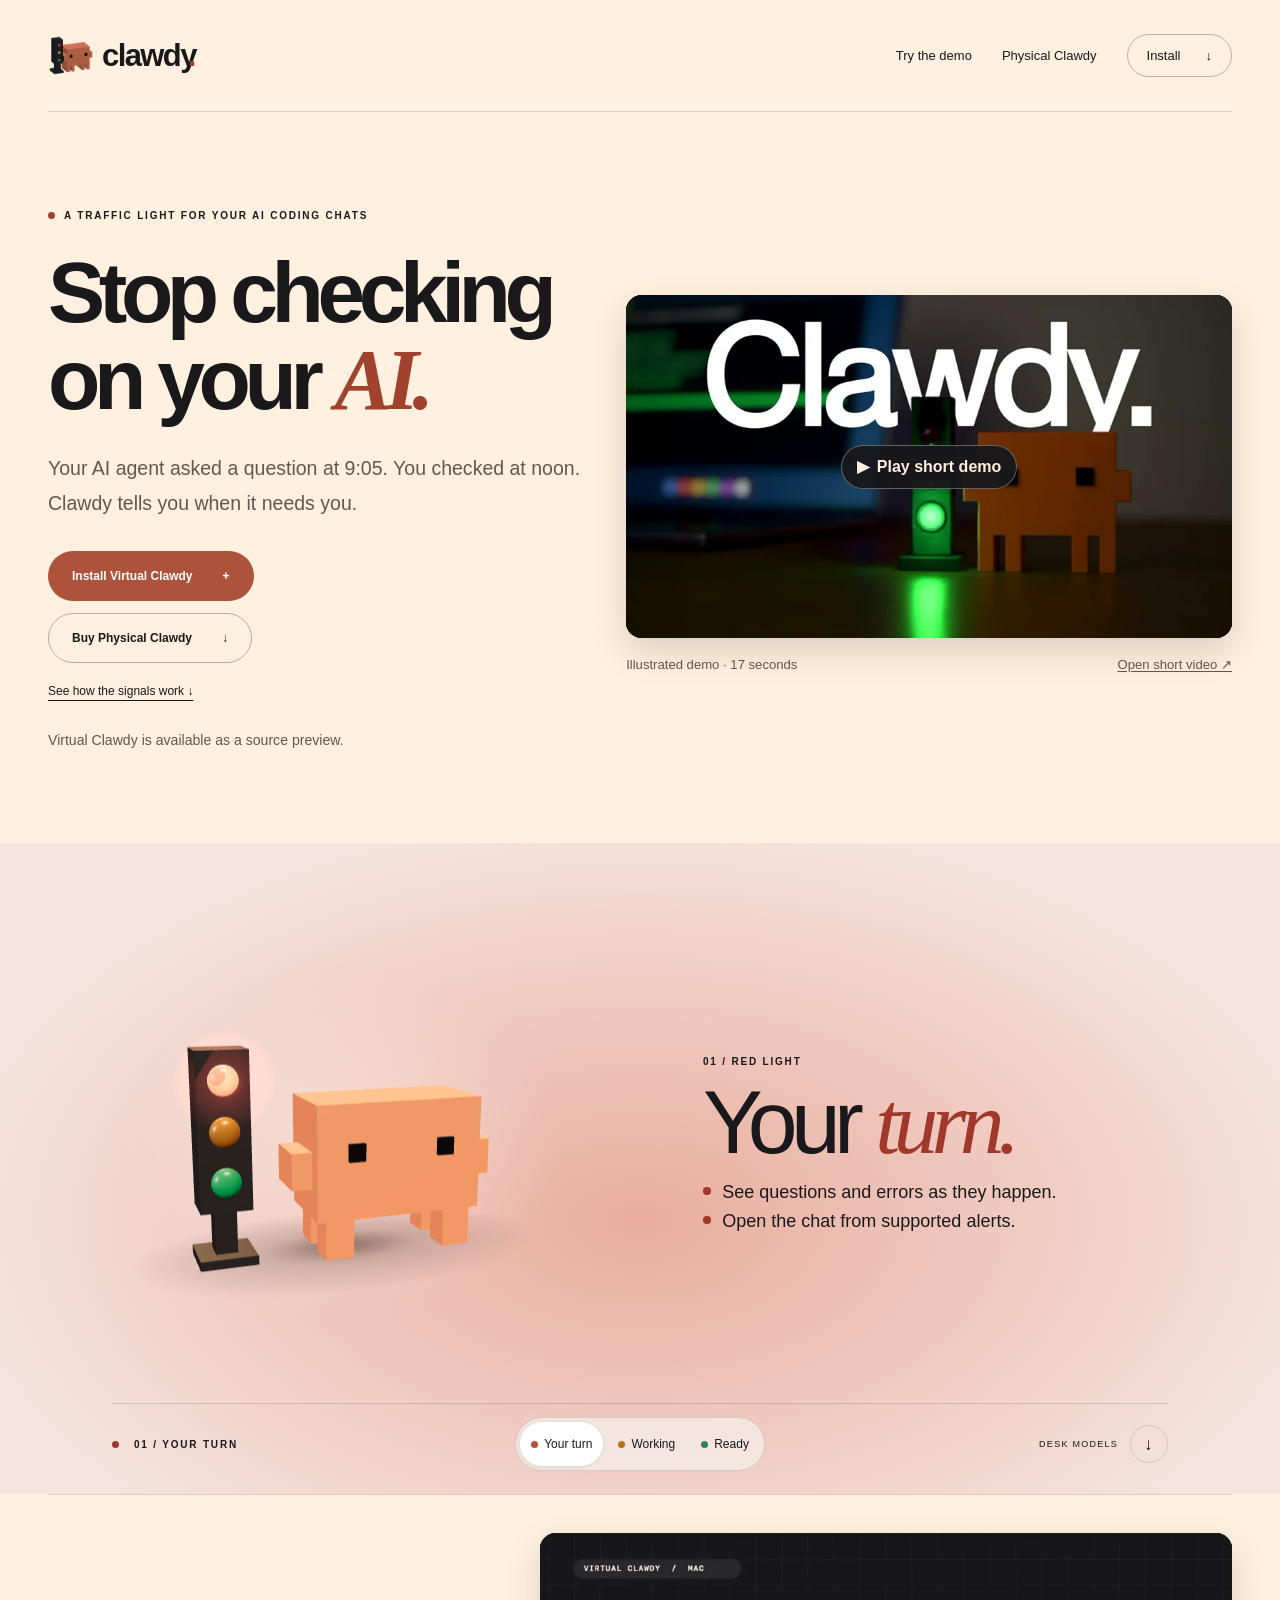
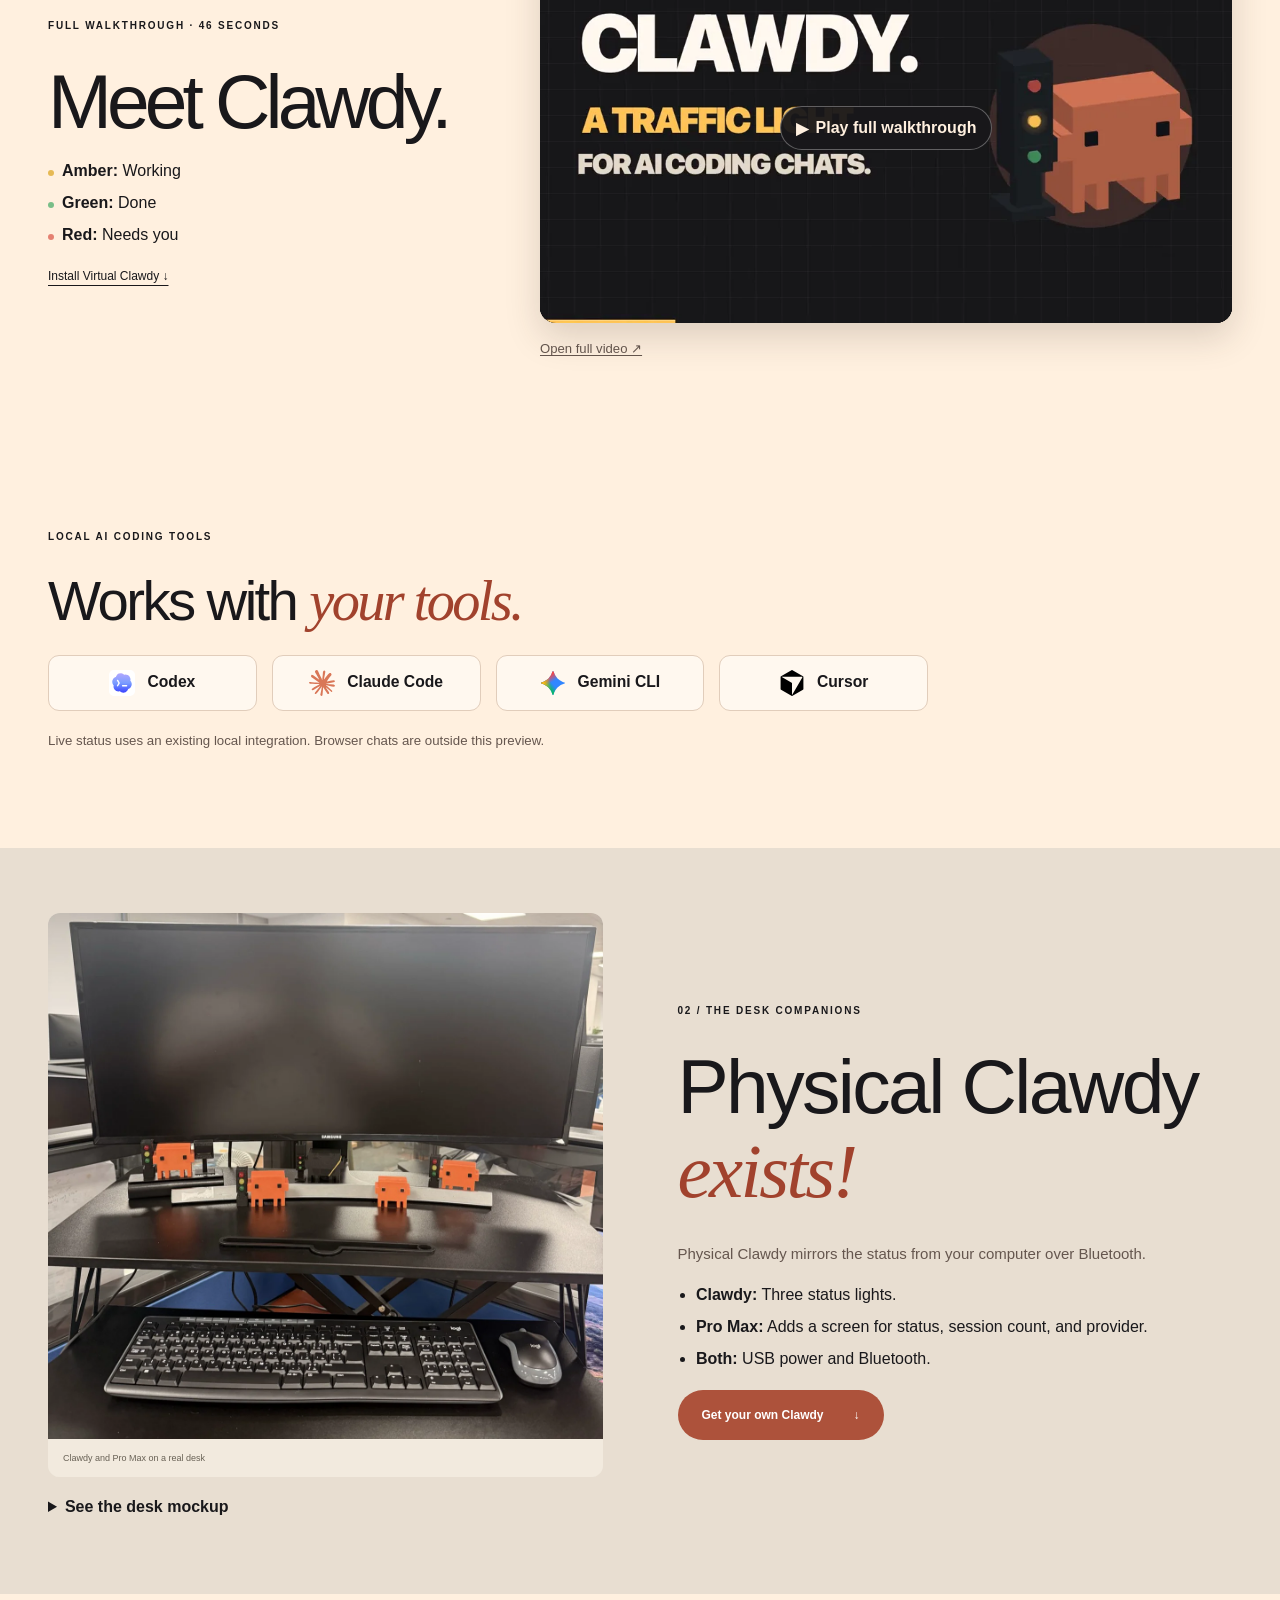
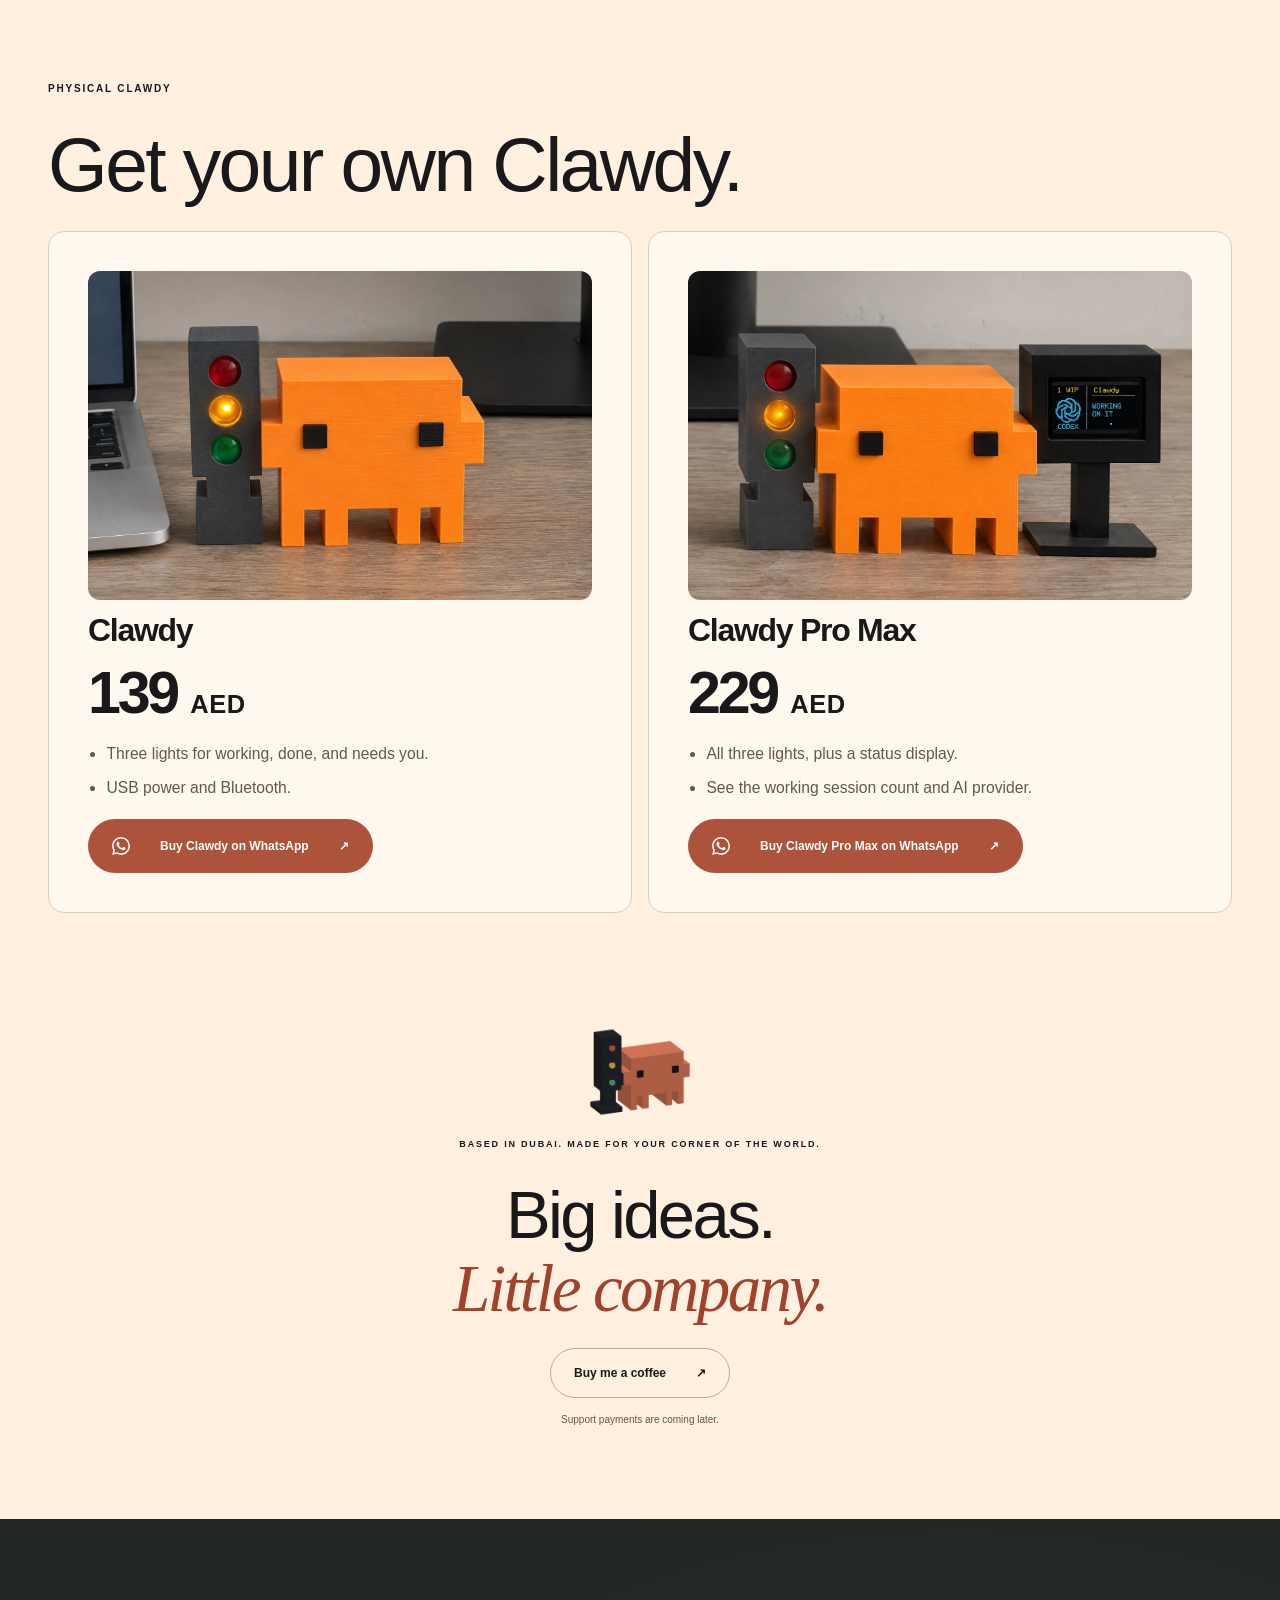
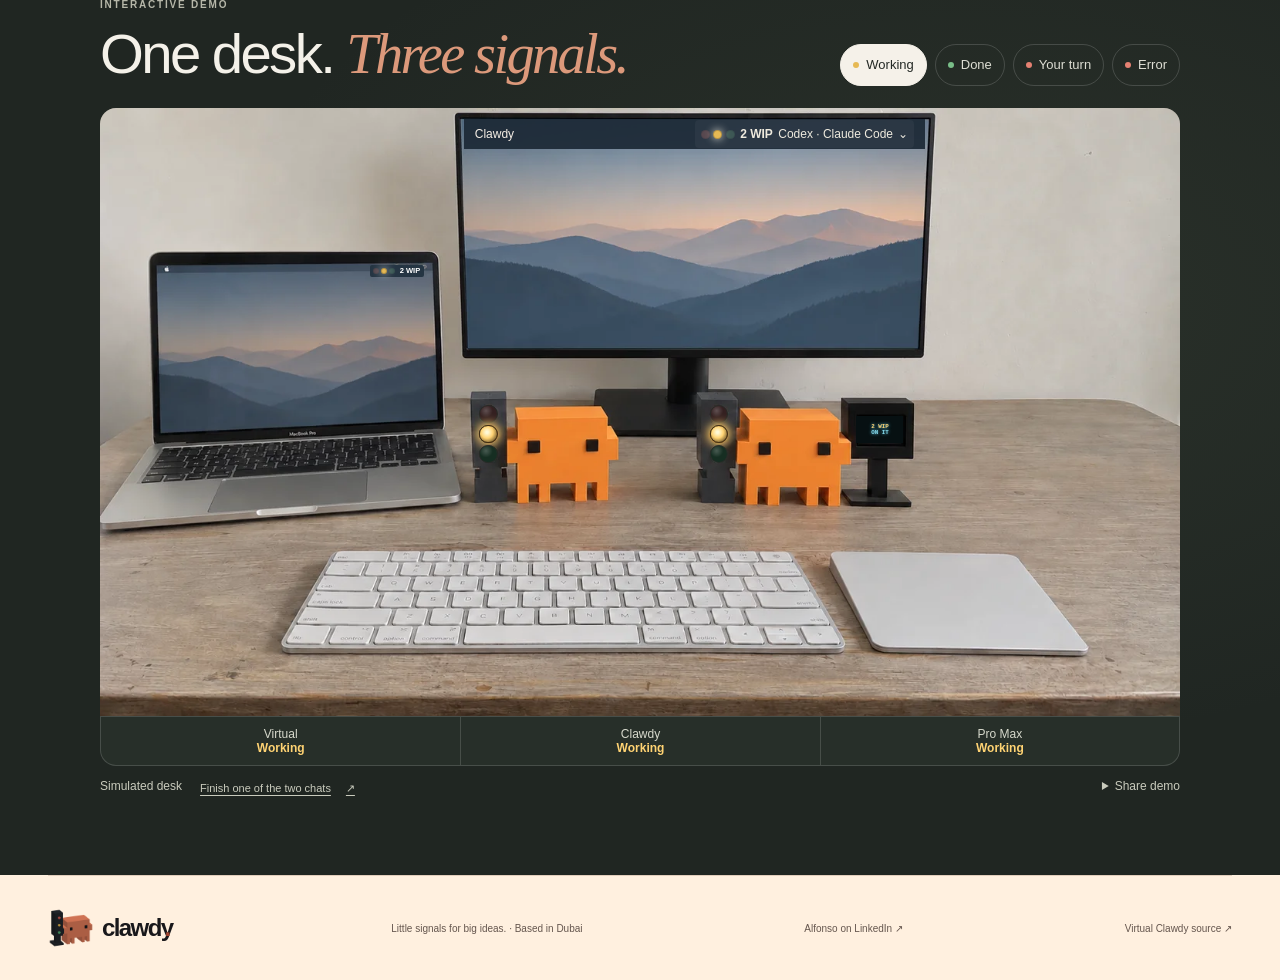
==== index.html @ 5e12aed5 "Restore the interactive 3D signal showcase with motion trails" ====
<!doctype html>
<html lang="en">
<head>
  <meta charset="utf-8"><meta name="viewport" content="width=device-width, initial-scale=1">
  <meta name="description" content="Meet Virtual Clawdy. Quiet menu-bar traffic lights for your local AI work, with a little personality and a clear cue when it's your turn.">
  <meta property="og:title" content="Clawdy — Stop checking on your AI."><meta property="og:description" content="Menu-bar traffic lights for local AI coding chats. Explore a simulated browser demo and a Mac source prototype; no signed installer is available."><meta property="og:type" content="website">
  <meta property="og:image" content="https://alfonsoforcen3.github.io/Clawdy-Virtual/assets/clawdy-desk.webp">
  <link rel="icon" type="image/png" href="assets/clawdy-hero.png">
  <link rel="canonical" href="https://alfonsoforcen3.github.io/Clawdy-Virtual/">
  <meta name="theme-color" content="#fff0df"><title>Clawdy — Stop checking on your AI.</title>
  <link rel="stylesheet" href="style.css?v=310f345a"><script src="app.js?v=fff81794" defer></script>
  <link rel="stylesheet" href="desk-demo.css?v=eb44537e">
  <link rel="stylesheet" href="showcase.css?v=23c30fd2">
  <link rel="stylesheet" href="studio-hero.css?v=766cfd71">
  <script src="studio-hero.js?v=4f22f0d2" defer></script>
  <script src="video.js?v=a2e7fbcd" defer></script>
  <script type="module" src="showcase.js?v=e1ff4d4a" defer></script>
</head>
<body>
  <a class="skip-link" href="#main">Skip to content</a>
  <header class="nav wrap"><a class="brand" href="#" aria-label="Clawdy home"><img class="toy-mark" src="assets/clawdy-hero.png" width="1940" height="1696" alt="" aria-hidden="true"><span>clawdy<span class="brand-period">.</span></span></a><nav aria-label="Main navigation"><a href="#experience">Try the demo</a><a href="#physical">Physical Clawdy</a><a class="nav-button" href="#setup">Install <span aria-hidden="true">↓</span></a></nav></header>
  <main id="main">
    <section class="hero wrap">
      <div class="hero-copy">
        <p class="eyebrow"><span class="tiny-signal"></span> A TRAFFIC LIGHT FOR YOUR AI CODING CHATS</p>
        <h1>Stop checking<br>on your <em>AI.</em></h1>
        <p class="intro">Your AI agent asked a question at 9:05. You checked at noon. Clawdy tells you when it needs you.</p>
        <div class="hero-actions">
          <a class="button primary" id="install-toggle" href="#setup" aria-controls="setup">Install Virtual Clawdy <span aria-hidden="true">+</span></a>
          <a class="button outline" href="#get-clawdy">Buy Physical Clawdy <span aria-hidden="true">↓</span></a>
        </div>
        <a class="text-link clawdy-3d-link" href="#clawdy-3d">See how the signals work ↓</a>
        <p class="hero-note">Virtual Clawdy is available as a source preview.</p>
      </div>
      <figure class="hero-art hero-film" id="hero-film">
        <div class="video-frame">
          <video controls playsinline preload="none" src="assets/clawdy-short-mobile.mp4" data-wide-src="assets/clawdy-short.mp4" data-hls-src="assets/hls/short/index.m3u8" width="848" height="480" poster="assets/clawdy-short-poster.webp" aria-label="Clawdy short demo">
            <track kind="captions" src="assets/clawdy-short.en.vtt" srclang="en" label="English">
          </video>
          <button type="button" class="video-start" hidden>
            <img src="assets/clawdy-short-poster.webp" alt="">
            <span><span aria-hidden="true">▶</span> <span class="video-start-label">Play short demo</span></span>
          </button>
        </div>
        <p class="video-status" role="status"></p>
        <figcaption class="video-caption">
          <span>Illustrated demo · 17 seconds</span>
          <a href="assets/clawdy-short-mobile.mp4">Open short video ↗</a>
        </figcaption>
      </figure>
      <details id="setup" class="virtual-install">
        <summary class="button outline">Install Virtual Clawdy</summary>
        <div class="install-panel">
          <p class="eyebrow" id="start">BUILD FROM SOURCE</p>
          <p>Choose your computer, then paste its prompt into an AI assistant that can run commands on it.</p>
          <details class="install-platform" id="mac-setup">
            <summary>
              <span class="platform-icon"><img src="assets/providers/apple.svg" width="20" height="20" alt=""></span>
              <span class="platform-name">Mac</span>
              <span class="platform-hint">macOS 13+</span>
              <span class="platform-chevron" aria-hidden="true"></span>
            </summary>
            <div class="prompt-card">
              <div class="prompt-bar">
                <span class="prompt-file"><span aria-hidden="true">›_</span> macos.txt</span>
                <button class="prompt-copy" type="button" aria-label="Copy Mac prompt" data-copy-install="mac-install-prompt" hidden>
                  <svg width="16" height="16" viewBox="0 0 24 24" fill="none" stroke="currentColor" stroke-width="1.7" aria-hidden="true"><rect x="8" y="8" width="12" height="12" rx="2"/><path d="M16 8V6a2 2 0 0 0-2-2H6a2 2 0 0 0-2 2v8a2 2 0 0 0 2 2h2"/></svg>
                  <span>Copy</span>
                </button>
              </div>
              <p id="mac-install-prompt" class="install-prompt">Help me set up the Virtual Clawdy source preview on this Mac from https://github.com/alfonsoforcen3/Clawdy-Virtual. Use docs/TRY_VIRTUAL_CLAWDY.md. Check for macOS 13 or newer, Apple Command Line Tools and /usr/bin/python3.

Reuse a valid existing checkout or clone the repo, then build to a separate local cache. If anything is missing, explain how to get it and ask before installing it.

After the build, tell me how to launch the sample-data demo and ask before opening it or replacing an existing trial. Skip Bluetooth, provider hooks and startup changes.</p>
            </div>
            <div class="install-tools">
              <a class="text-link" href="https://github.com/alfonsoforcen3/Clawdy-Virtual/blob/main/docs/TRY_VIRTUAL_CLAWDY.md">Mac setup guide <span aria-hidden="true">↗</span></a>
            </div>
            <p class="install-copy-status" role="status"></p>
          </details>
          <details class="install-platform" id="windows-setup">
            <summary>
              <span class="platform-icon"><img src="assets/providers/windows11.svg" width="20" height="20" alt=""></span>
              <span class="platform-name">Windows</span>
              <span class="platform-hint">Windows 11</span>
              <span class="platform-chevron" aria-hidden="true"></span>
            </summary>
            <div class="prompt-card">
              <div class="prompt-bar">
                <span class="prompt-file"><span aria-hidden="true">›_</span> windows.txt</span>
                <button class="prompt-copy" type="button" aria-label="Copy Windows prompt" data-copy-install="windows-install-prompt" hidden>
                  <svg width="16" height="16" viewBox="0 0 24 24" fill="none" stroke="currentColor" stroke-width="1.7" aria-hidden="true"><rect x="8" y="8" width="12" height="12" rx="2"/><path d="M16 8V6a2 2 0 0 0-2-2H6a2 2 0 0 0-2 2v8a2 2 0 0 0 2 2h2"/></svg>
                  <span>Copy</span>
                </button>
              </div>
              <p id="windows-install-prompt" class="install-prompt">Help me set up the Virtual Clawdy source preview on this Windows 11 PC from https://github.com/alfonsoforcen3/Clawdy-Virtual. Follow desktop/windows/README.md for the tray app. In native Windows PowerShell, check the OS architecture, Git, the .NET 10 SDK and native Python 3.9 or newer.

Reuse a valid checkout or clone the repo. Build with desktop/windows/build.ps1 for the actual OS architecture and check the reported output for Clawdy.Windows.exe. If py -3 is unavailable, verify a native Python executable and use its full path with --python.

Start with --demo, and ask before launching or installing prerequisites. If policy blocks a step, explain where it stopped. Skip Bluetooth, provider hooks and startup changes.</p>
            </div>
            <div class="install-tools">
              <a class="text-link" href="https://github.com/alfonsoforcen3/Clawdy-Virtual/blob/main/desktop/windows/README.md">Windows setup guide <span aria-hidden="true">↗</span></a>
            </div>
            <p class="install-copy-status" role="status"></p>
          </details>
        </div>
      </details>
    </section>
    <section id="clawdy-3d" class="story" aria-label="Clawdy signal experience">
      <div class="stage" data-signal-phase="attention">
        <div class="stage-intro">
          <div data-panel="0">
            <p class="eyebrow">01 / RED LIGHT</p>
            <h2>Your <em>turn.</em></h2>
            <ul class="stage-bullets">
              <li>See questions and errors as they happen.</li>
              <li>Open the chat from supported alerts.</li>
            </ul>
          </div>
          <div data-panel="1" hidden>
            <p class="eyebrow">02 / AMBER LIGHT</p>
            <h2>Still <em>working.</em></h2>
            <ul class="stage-bullets">
              <li>See how many chats are working.</li>
              <li>Get on with your day.</li>
            </ul>
          </div>
          <div data-panel="2" hidden>
            <p class="eyebrow">03 / GREEN LIGHT</p>
            <h2>All <em>done.</em></h2>
            <ul class="stage-bullets">
              <li>Green means your AI has finished.</li>
              <li>Come back when you’re ready.</li>
            </ul>
          </div>
        </div>
        <figure class="art" aria-label="Stylized Clawdy beside a three-light signal post">
          <img src="assets/clawdy-hero.png" width="1940" height="1696" alt="" loading="lazy">
          <span class="signal-glow" aria-hidden="true"></span>
          <canvas aria-hidden="true"></canvas>
        </figure>
        <div class="wrap readout">
          <p class="eyebrow chapter"><span id="signal-dot"></span><span id="phase-index">01 / YOUR TURN</span></p>
          <div class="selector" role="group" aria-label="Choose a simulated signal">
            <button type="button" data-phase="0" aria-pressed="true"><i></i>Your turn</button>
            <button type="button" data-phase="1" aria-pressed="false"><i></i>Working</button>
            <button type="button" data-phase="2" aria-pressed="false"><i></i>Ready</button>
          </div>
          <a class="scroll-link" href="#physical" aria-label="See the physical Clawdy models"><span>DESK MODELS</span><b aria-hidden="true">↓</b></a>
        </div>
      </div>
    </section>
    <section class="launch-film wrap" id="film" aria-labelledby="film-title">
      <div class="film-copy">
        <p class="eyebrow">FULL WALKTHROUGH · 46 SECONDS</p>
        <h2 id="film-title">Meet Clawdy.</h2>
        <ul class="scan-list signal-list">
          <li><span class="status-dot amber" aria-hidden="true"></span><strong>Amber:</strong> Working</li>
          <li><span class="status-dot green" aria-hidden="true"></span><strong>Green:</strong> Done</li>
          <li><span class="status-dot red" aria-hidden="true"></span><strong>Red:</strong> Needs you</li>
        </ul>
        <a class="text-link" href="#setup">Install Virtual Clawdy ↓</a>
      </div>
      <figure class="launch-media">
        <div class="video-frame">
          <video controls playsinline preload="none" src="assets/clawdy-launch-mobile.mp4" data-wide-src="assets/clawdy-launch.mp4" data-hls-src="assets/hls/launch/index.m3u8" width="1280" height="720" poster="assets/clawdy-film-poster.webp" aria-label="Clawdy launch film">
            <track kind="captions" src="assets/clawdy-launch.en.vtt" srclang="en" label="English">
          </video>
          <button type="button" class="video-start" hidden>
            <img src="assets/clawdy-film-poster.webp" alt="">
            <span><span aria-hidden="true">▶</span> <span class="video-start-label">Play full walkthrough</span></span>
          </button>
        </div>
        <p class="video-status" role="status"></p>
        <figcaption class="video-caption"><a href="assets/clawdy-launch-mobile.mp4">Open full video ↗</a></figcaption>
      </figure>
    </section>
    <section id="compatibility" class="compatibility wrap" aria-labelledby="compatibility-title">
      <p class="eyebrow">LOCAL AI CODING TOOLS</p>
      <h2 id="compatibility-title">Works with <em>your tools.</em></h2>
      <ul class="provider-strip" aria-label="Available local integrations">
        <li><img src="assets/providers/codex-color.svg" alt="" width="26" height="26" loading="lazy"><span>Codex</span></li>
        <li><img src="assets/providers/claude-color.svg" alt="" width="26" height="26" loading="lazy"><span>Claude Code</span></li>
        <li><img src="assets/providers/gemini-color.svg" alt="" width="26" height="26" loading="lazy"><span>Gemini CLI</span></li>
        <li><img src="assets/providers/cursor.svg" alt="" width="26" height="26" loading="lazy"><span>Cursor</span></li>
      </ul>
      <p class="compat-note">Live status uses an existing local integration. Browser chats are outside this preview.</p>
    </section>
    <section id="physical" class="physical-section">
      <div class="wrap physical-layout">
        <div class="physical-media">
          <figure class="physical-art physical-photo">
            <img src="assets/clawdy-real-desk.webp" alt="Orange Clawdy builds and traffic-light posts lined up under a desk monitor, with a Pro Max screen on the left" width="1250" height="1186" loading="lazy">
            <figcaption class="image-note">Clawdy and Pro Max on a real desk</figcaption>
          </figure>
          <details class="desk-mockup">
            <summary>See the desk mockup</summary>
            <figure class="physical-art">
              <img src="assets/clawdy-desk.webp" alt="Desk mockup with Clawdy and Pro Max showing one active Codex session" width="1400" height="788" loading="lazy">
              <figcaption class="image-note">Desk mockup showing the Pro Max display</figcaption>
            </figure>
          </details>
        </div>
        <div class="physical-copy">
          <p class="eyebrow">02 / THE DESK COMPANIONS</p>
          <h2>Physical Clawdy<br><em>exists!</em></h2>
          <p class="section-copy">Physical Clawdy mirrors the status from your computer over Bluetooth.</p>
          <ul class="scan-list">
            <li><strong>Clawdy:</strong> Three status lights.</li>
            <li><strong>Pro Max:</strong> Adds a screen for status, session count, and provider.</li>
            <li><strong>Both:</strong> USB power and Bluetooth.</li>
          </ul>
          <div class="hardware-actions">
            <a class="button primary" id="toy-setup" href="#get-clawdy">Get your own Clawdy <span aria-hidden="true">↓</span></a>
          </div>
        </div>
      </div>
    </section>
    <section id="get-clawdy" class="wrap desk-prices" aria-labelledby="desk-prices-title">
      <p class="eyebrow">PHYSICAL CLAWDY</p>
      <h2 id="desk-prices-title">Get your own Clawdy.</h2>
      <div class="setup-grid">
        <article class="setup-card">
          <img class="model-mockup" src="assets/clawdy-product-hd.webp" width="1536" height="1024" alt="Orange Clawdy beside its traffic-light post with amber lit" loading="lazy" decoding="async">
          <h3>Clawdy</h3>
          <p class="model-price"><strong>139 <span>AED</span></strong></p>
          <ul class="scan-list">
            <li>Three lights for working, done, and needs you.</li>
            <li>USB power and Bluetooth.</li>
          </ul>
          <a class="button primary" href="https://wa.me/971585855905?text=Hi%20Alfonso%21%20I%E2%80%99d%20like%20to%20buy%20a%20Clawdy%20for%20139%20AED.%20Is%20it%20available%3F"><img class="whatsapp-icon" src="assets/whatsapp.svg" width="18" height="18" alt="">Buy Clawdy on WhatsApp <span aria-hidden="true">↗</span></a>
        </article>
        <article class="setup-card">
          <img class="model-mockup" src="assets/clawdy-pro-max-product-hd.webp" width="1536" height="1024" alt="Clawdy Pro Max with amber lit and its standing OLED showing one active Codex session" loading="lazy" decoding="async">
          <h3>Clawdy Pro Max</h3>
          <p class="model-price"><strong>229 <span>AED</span></strong></p>
          <ul class="scan-list">
            <li>All three lights, plus a status display.</li>
            <li>See the working session count and AI provider.</li>
          </ul>
          <a class="button primary" href="https://wa.me/971585855905?text=Hi%20Alfonso%21%20I%E2%80%99d%20like%20to%20buy%20a%20Clawdy%20Pro%20Max%20for%20229%20AED.%20Is%20it%20available%3F"><img class="whatsapp-icon" src="assets/whatsapp.svg" width="18" height="18" alt="">Buy Clawdy Pro Max on WhatsApp <span aria-hidden="true">↗</span></a>
        </article>
      </div>
    </section>
    <section class="closing wrap"><img class="toy-mark section-toy" src="assets/clawdy-hero.png" width="1940" height="1696" alt="" aria-hidden="true"><p class="eyebrow">BASED IN DUBAI. MADE FOR YOUR CORNER OF THE WORLD.</p><h2>Big ideas.<br><em>Little company.</em></h2><button type="button" class="button outline" id="coffee-button">Buy me a coffee <span aria-hidden="true">↗</span></button><p class="fine-print">Support payments are coming later.</p></section>
    <section id="experience" class="desk-demo dark-section" aria-labelledby="desk-demo-title">
      <div class="wrap">
        <div class="desk-demo-head">
          <div><p class="eyebrow">INTERACTIVE DEMO</p><h2 id="desk-demo-title">One desk. <em>Three signals.</em></h2></div>
          <div class="signal-controls" role="group" aria-label="Choose simulated AI status">
            <button type="button" data-state="working" aria-pressed="true"><span class="status-dot amber"></span>Working</button>
            <button type="button" data-state="ready" aria-pressed="false"><span class="status-dot green"></span>Done</button>
            <button type="button" data-state="attention" aria-pressed="false"><span class="status-dot red"></span>Your turn</button>
            <button type="button" data-state="error" aria-pressed="false"><span class="status-dot red"></span>Error</button>
          </div>
        </div>
        <div class="interactive-preview">
          <div class="desk-scene">
            <img class="desk-photo" src="assets/clawdy-desk.webp" width="1400" height="788" loading="lazy" alt="An open MacBook and monitor with two orange Clawdy desk toys">
            <div class="desk-menu demo-menu">
              <span aria-hidden="true">Clawdy</span>
              <button type="button" id="menu-preview" aria-expanded="false" aria-controls="demo-card" aria-label="Show simulated Clawdy status card">
                <span class="lights" id="demo-lights" aria-hidden="true"><i class="lamp red"></i><i class="lamp amber on"></i><i class="lamp green"></i></span>
                <b id="demo-wip">2 WIP</b><span id="demo-providers">Codex · Claude Code</span><span aria-hidden="true">⌄</span>
              </button>
            </div>
            <div class="desk-mac" aria-hidden="true"><span class="lights"><i class="lamp red"></i><i class="lamp amber on"></i><i class="lamp green"></i></span><span data-desk-wip>2 WIP</span></div>
            <div class="desk-post desk-post--classic" aria-hidden="true"><i class="lamp red"></i><i class="lamp amber on"></i><i class="lamp green"></i></div>
            <div class="desk-post desk-post--pro" aria-hidden="true"><i class="lamp red"></i><i class="lamp amber on"></i><i class="lamp green"></i></div>
            <div class="desk-oled" aria-hidden="true"><span data-desk-wip>2 WIP</span><span id="desk-oled-status">ON IT</span></div>
          </div>
          <article class="attention-card" id="demo-card" hidden>
            <div class="card-top"><span class="status-dot amber" id="demo-dot"></span><span id="demo-label">ON IT</span><button type="button" id="dismiss-card" aria-label="Dismiss simulated status card">×</button></div>
            <div class="card-body"><div class="mascot-tile"><img src="assets/clawdy-hero.png" width="1940" height="1696" alt="" loading="lazy"></div><div><h3 id="demo-title">Ideas in motion.</h3><p id="demo-message">Your chats are working.</p><button type="button" class="card-action" id="open-chat" hidden>Open chat <span aria-hidden="true">↗</span></button></div></div>
            <div class="card-foot" id="card-foot">Simulated status</div>
          </article>
          <div class="desk-readout">
            <span>Virtual <b data-desk-label>Working</b></span>
            <span>Clawdy <b data-desk-label>Working</b></span>
            <span>Pro Max <b data-desk-label>Working</b></span>
          </div>
        </div>
        <p class="sr-only" id="demo-announcement" role="status" aria-live="polite" aria-atomic="true"></p>
        <div class="desk-demo-tools">
          <span>Simulated desk</span>
          <button type="button" class="finish-demo" id="finish-demo">Finish one of the two chats <span aria-hidden="true">↗</span></button>
          <details class="desk-share">
            <summary>Share demo</summary>
            <div class="share-action">
              <p id="share-boundary"></p><p class="sr-only" id="share-state"></p>
              <button type="button" class="button share-button" id="share-demo" disabled>Share this demo ↗</button>
              <p id="share-feedback" role="status" aria-live="polite"></p>
              <label id="share-manual-label" for="share-manual" hidden>Share text · select and copy if needed</label>
              <textarea id="share-manual" readonly rows="5" hidden></textarea>
            </div>
          </details>
        </div>
        <p class="demo-feedback" id="demo-feedback"></p>
      </div>
    </section>
  </main>
  <footer class="wrap"><a class="brand" href="#" aria-label="Clawdy home"><img class="toy-mark" src="assets/clawdy-hero.png" width="1940" height="1696" alt="" aria-hidden="true"><span>clawdy<span class="brand-period">.</span></span></a><span>Little signals for big ideas. · Based in Dubai</span><a href="https://ae.linkedin.com/in/alfonsoforcen">Alfonso on LinkedIn ↗</a><a href="https://github.com/alfonsoforcen3/Clawdy-Virtual">Virtual Clawdy source ↗</a></footer>
  <dialog id="coffee-dialog" aria-labelledby="coffee-title"><button class="dialog-close" id="close-coffee" type="button" aria-label="Close coffee information">×</button><img class="toy-mark section-toy" src="assets/clawdy-hero.png" width="1940" height="1696" alt="" aria-hidden="true"><h2 id="coffee-title">A lovely thought.</h2><p>Clawdy’s coffee jar isn’t connected yet. Support payments are coming later, once a real payment option is ready.</p><p>There’s no checkout here, and no money will be collected.</p><button type="button" class="button primary" id="coffee-done">Back to Clawdy</button></dialog>
</body>
</html>
---- style.css ----
:root{--paper:#f5f1eb;--ink:#292923;--muted:#6a685f;--clay:#bd6046;--line:#ded8ce;--green:#79be88;--amber:#e6b954;--red:#e58172;--sans:-apple-system,BlinkMacSystemFont,"Segoe UI",sans-serif;--serif:Georgia,"Times New Roman",serif}*{box-sizing:border-box}html{scroll-behavior:smooth;scroll-padding-top:32px}body{margin:0;background:var(--paper);color:var(--ink);font-family:var(--sans);-webkit-font-smoothing:antialiased}a{color:inherit;text-decoration:none}button{font:inherit;cursor:pointer}button,a,summary{-webkit-tap-highlight-color:transparent}button:focus-visible,a:focus-visible,summary:focus-visible{outline:3px solid var(--clay);outline-offset:5px}button{color:inherit}img{max-width:100%;display:block}.wrap{width:min(1240px,calc(100% - 96px));margin-inline:auto}.skip-link{position:absolute;top:-100px;left:20px;padding:14px;background:white;z-index:20}.skip-link:focus{top:10px}.nav{display:flex;justify-content:space-between;align-items:center;height:112px;border-bottom:1px solid var(--line)}.brand{font-size:31px;font-weight:750;letter-spacing:-1.6px;display:flex;align-items:center;gap:9px}.brand-mark{font-size:41px;color:var(--clay);line-height:1}.brand-period{color:var(--clay);margin-left:-8px}.nav nav{display:flex;align-items:center;gap:30px;font-size:13px}.nav-button{border:1px solid #b6b2a8;border-radius:30px;padding:13px 19px;display:flex;gap:25px}.hero{display:grid;grid-template-columns:.95fr 1.05fr;align-items:center;gap:30px;padding-block:95px 90px}.eyebrow{font-size:10px;font-weight:650;letter-spacing:1.8px;line-height:1.7;display:flex;align-items:center;gap:9px;margin:0 0 25px}.tiny-signal{display:inline-block;width:7px;height:7px;border-radius:50%;background:var(--clay);flex-shrink:0}h1,h2,h3,p{margin-top:0}h1{font-size:clamp(57px,6.3vw,88px);font-weight:500;line-height:1.02;letter-spacing:-5px;margin-bottom:26px}em{font-family:var(--serif);font-weight:400;color:var(--clay)}.intro{font-size:17px;line-height:1.8;color:var(--muted);max-width:415px}.hero-actions{display:flex;align-items:flex-start;flex-direction:column;gap:22px;margin-top:30px}.button{border-radius:30px;padding:17px 23px;font-size:12px;font-weight:600;display:inline-flex;justify-content:space-between;align-items:center;gap:30px;border:1px solid transparent;transition:background .2s,transform .2s}.button:hover{transform:translateY(-2px)}.primary{color:white;background:var(--clay)}.primary:hover{background:#a74c34}.outline{background:transparent;border-color:#b5ad9f}.outline:hover{background:#e9e2d7}.text-link{font-size:12px;text-decoration:underline;text-underline-offset:5px;line-height:1.8}.hero-note,.fine-print{font-size:11px;line-height:1.8;color:var(--muted)}.hero-note{margin:26px 0 0}.hero-art{padding:22px 0 0;position:relative}.art-caption{font-size:8px;letter-spacing:1.6px;display:block;text-align:center;margin-bottom:25px;color:var(--muted)}.desktop-scene{background:#242827;border:7px solid #343735;border-radius:15px;box-shadow:0 28px 60px #41342630;transform:perspective(1200px) rotateY(-6deg) rotateX(3deg);overflow:hidden;position:relative}.desktop-menu{height:30px;background:#e7dfd8;display:flex;align-items:center;justify-content:space-between;padding:0 12px;gap:10px;color:#3b3c37;font-size:8px}.menu-app{display:flex;gap:6px}.mini-status{display:flex;gap:7px;align-items:center}.lights{display:inline-flex;gap:5px;align-items:center}.lamp{width:8px;height:8px;display:block;border-radius:50%;opacity:.24;border:1px solid #0003}.lamp.red{background:var(--red)}.lamp.amber{background:var(--amber)}.lamp.green{background:var(--green)}.lamp.on{opacity:1;box-shadow:0 0 9px currentColor}.desktop-wallpaper{height:358px;background:radial-gradient(ellipse at 70% 100%,#cb7951 0%,transparent 63%),linear-gradient(135deg,#212e2b,#4b584d 50%,#7f624b);padding:38px 28px;position:relative}.wallpaper-word{font-size:36px;color:#f3e9d9;letter-spacing:-1.5px;line-height:1.1;opacity:.9}.wallpaper-word em{color:#e6be9b}.attention-card{background:linear-gradient(135deg,#343b38f5,#232a28fa);border:1px solid #ffffff24;border-radius:15px;box-shadow:0 18px 50px #0004;color:#f2eee6;width:100%;max-width:370px;overflow:hidden}.hero-card{position:absolute;width:320px;bottom:25px;right:20px;transform:rotate(2deg)}.card-top{padding:15px 17px 0;display:flex;align-items:center;gap:7px;font-size:8px;letter-spacing:1.5px;color:#dfc9ba}.red-signal{background:var(--red)}.card-minimize{margin-left:auto}.card-body{display:grid;grid-template-columns:88px 1fr;gap:16px;padding:17px;align-items:center}.mascot-tile{background:linear-gradient(140deg,#d2a78d,#aa765d);border-radius:12px;overflow:hidden;height:90px;display:flex;align-items:center;justify-content:center}.mascot-tile img{width:120px;max-width:none;filter:drop-shadow(0 7px 5px #0002)}.card-body h3{font-size:18px;letter-spacing:-.4px;font-weight:500;margin:0 0 6px}.card-body p{font-size:11px;color:#c7c5bb;line-height:1.6;margin-bottom:13px}.mock-action,.card-action{font-size:10px;color:#eed4b9;background:#b8664838;border:1px solid #c47c5250;padding:7px 12px;display:inline-flex;gap:28px;border-radius:6px}.card-foot{font-size:8px;border-top:1px solid #fff1;padding:10px 17px;color:#b9b9af;line-height:1.5}.art-bottom{display:flex;justify-content:space-between;font-size:8px;color:var(--muted);margin-top:27px;gap:15px}.art-bottom>span:first-child{letter-spacing:1.2px;display:flex;gap:7px;align-items:center}.manifesto{border-top:1px solid var(--line);padding-block:32px 48px;display:flex;justify-content:space-between;align-items:center}.manifesto p{font-size:20px;line-height:1.5;margin:0;font-weight:400;letter-spacing:-.5px}.manifesto strong{font-weight:400;color:var(--muted)}.manifesto>span{font-size:12px;color:var(--muted);line-height:1.8}.dark-section{background:#202622;color:#f4f1e9;padding:65px 0 0;position:relative;overflow:hidden}.dark-section::before{content:"";position:absolute;inset:0;pointer-events:none;background:radial-gradient(ellipse at 75% 40%,#63705826,transparent 55%)}.dark-section>.wrap{position:relative}.section-top{display:flex;align-items:center;justify-content:space-between;gap:20px;margin-bottom:60px}.section-top .eyebrow{margin:0}.small-caption{font-size:10px;color:var(--muted)}.dark-section .eyebrow,.dark-section .small-caption{color:#b6b7a9}.experience-layout{display:grid;grid-template-columns:1fr 1fr;gap:80px;align-items:center;padding-bottom:70px}h2{font-size:clamp(38px,4.4vw,59px);font-weight:400;letter-spacing:-2.6px;line-height:1.1;margin-bottom:25px}.dark-section em{color:#dc997b}.experience-copy>p{color:#bdc0b4;font-size:14px;line-height:1.85;max-width:370px}.signal-controls{display:flex;flex-wrap:wrap;gap:8px;margin:30px 0 18px}.signal-controls button{border:1px solid #ffffff28;background:transparent;color:#deded4;border-radius:25px;display:flex;align-items:center;gap:7px;font-size:11px;padding:11px 12px}.signal-controls button[aria-pressed=true]{background:#f5f1e9;color:#242925;border-color:#f5f1e9}.status-dot{width:6px;height:6px;border-radius:50%;display:inline-block;flex-shrink:0}.status-dot.amber{background:var(--amber)}.status-dot.red{background:var(--red)}.status-dot.green{background:var(--green)}.experience-copy .demo-explainer{font-size:11px;max-width:390px;min-height:60px;color:#acb0a0}.interactive-preview{background:radial-gradient(ellipse at 50% 60%,#b26d4b35,transparent 65%);min-width:0}.preview-label{display:flex;justify-content:space-between;align-items:center;gap:15px;font-size:8px;letter-spacing:1px;color:#b5b9a8;margin-bottom:20px}.demo-tag{border:1px solid #ffffff35;padding:5px 7px;border-radius:4px;font-size:7px;white-space:nowrap}.demo-menu{height:44px;display:flex;align-items:center;gap:15px;background:#d4d5cc1c;border:1px solid #ffffff22;border-radius:9px;padding:0 14px;font-size:13px}.demo-menu>span:first-child{color:#c7beab}.demo-menu button{display:flex;align-items:center;gap:9px;border:0;background:#ffffff0a;color:#eeeade;padding:8px;border-radius:5px;font-size:10px;margin-left:auto;max-width:100%;white-space:nowrap}.demo-menu .lamp{width:9px;height:9px}.demo-clock{font-size:10px;color:#c2c3b7}.chevron{color:#b9bead}.card-space{display:flex;justify-content:flex-end;min-height:235px;padding:18px 12px 0}.card-space .attention-card{align-self:flex-start}.card-top button{margin-left:auto;background:transparent;border:0;font-size:18px;line-height:1;color:#c7c5bc;padding:0 5px}.card-action:hover{background:#b8664866}.card-action:disabled{opacity:.55;cursor:default}.demo-feedback{font-size:11px;color:#e7c6ab;min-height:36px;line-height:1.7;margin:0 12px 8px}.demo-disclaimer{font-size:10px;color:#a6ad9c;line-height:1.7;margin:0 12px}.experience-notes{border-top:1px solid #ffffff20;display:grid;grid-template-columns:repeat(3,1fr);gap:60px;padding-block:30px 42px}.experience-notes article>span{font-size:9px;color:#da9a7b}.experience-notes h3{font-size:17px;font-weight:400;margin:15px 0 10px}.experience-notes p{font-size:12px;color:#afb7a4;line-height:1.8;margin-bottom:0}.compatibility{padding-block:95px}.compat-layout{display:grid;grid-template-columns:1fr 1fr;gap:80px}.section-copy{font-size:15px;line-height:1.9;color:var(--muted);max-width:470px}.provider-list{display:flex;flex-wrap:wrap;gap:9px;margin:23px 0}.provider-list span{font-size:11px;padding:10px 13px;border:1px solid #c9c4b8;border-radius:5px}.compat-note{font-size:11px;line-height:1.8;color:var(--muted);max-width:460px;margin-bottom:20px}.compat-note strong{color:var(--ink);font-weight:500}.physical-section{background:#e8ded1;padding:65px 0}.physical-layout{display:grid;grid-template-columns:1fr 1fr;align-items:center;gap:75px}.physical-art{position:relative;overflow:hidden;border-radius:12px;background:#eee8dd}.physical-art>img{width:100%;height:auto;aspect-ratio:1.12;object-fit:cover}.image-note{font-size:9px;display:block;padding:12px 15px;background:#f2eade;color:#686155;line-height:1.6}.physical-detail{font-size:12px;line-height:1.8;color:var(--muted);max-width:420px;margin-bottom:25px}.physical-copy .fine-print{max-width:380px;margin:18px 0 0;font-size:10px}.start-section{padding-block:90px}.start-heading{display:flex;align-items:center;justify-content:space-between;gap:70px}.start-heading .section-copy{max-width:300px}.path-grid{display:grid;grid-template-columns:1fr 1fr;gap:20px;margin-top:35px}.path-card{padding:35px;border:1px solid var(--line);border-radius:14px;display:flex;align-items:flex-start;flex-direction:column;background:#eeebe4}.virtual-path{background:#ede2d6;border-color:#d9c7b4}.path-kicker{font-size:9px;letter-spacing:1.7px;color:var(--muted)}.path-symbol{font-size:22px;letter-spacing:4px;color:var(--clay);padding-block:35px 22px}.physical-symbol{font-size:40px;line-height:26px;letter-spacing:0}.path-card h3{font-size:28px;font-weight:400;letter-spacing:-1px;margin-bottom:15px}.path-card>p:not(.fine-print){font-size:13px;line-height:1.8;color:var(--muted);max-width:400px;margin-bottom:28px}.path-card .button{margin-top:auto}.path-card .fine-print{font-size:10px;margin:18px 0 0;max-width:380px}.questions{border-top:1px solid var(--line);padding-block:50px 30px}.questions details{border-bottom:1px solid var(--line);padding-block:21px}.questions summary{font-size:15px;cursor:pointer;list-style:none;display:flex;justify-content:space-between;gap:25px}.questions summary::after{content:"+";color:var(--clay)}.questions details[open] summary::after{content:"−"}.questions details p{font-size:13px;line-height:1.9;color:var(--muted);max-width:760px;margin:18px 0 0}.questions details a{text-decoration:underline;text-underline-offset:3px}.closing{text-align:center;padding-block:80px}.closing>.brand-mark{display:block;margin-bottom:25px}.closing .eyebrow{justify-content:center;font-size:9px}.closing h2{font-size:67px;margin-bottom:22px}.closing>p:not(.eyebrow):not(.fine-print){font-size:13px;color:var(--muted);margin-bottom:25px}.closing .fine-print{font-size:10px;margin-top:13px}footer{display:flex;justify-content:space-between;align-items:center;gap:20px;padding-block:30px;border-top:1px solid var(--line);font-size:10px;color:var(--muted)}footer .brand{font-size:24px;color:var(--ink)}dialog{background:var(--paper);color:var(--ink);border:1px solid var(--line);border-radius:20px;width:min(460px,calc(100% - 40px));padding:40px;box-shadow:0 30px 100px #0005}dialog::backdrop{background:#202622aa;backdrop-filter:blur(6px)}dialog h2{font-size:38px;margin-top:25px}dialog p{font-size:14px;line-height:1.8;color:var(--muted)}dialog .button{margin-top:15px}.dialog-close{position:absolute;top:14px;right:17px;border:0;background:transparent;font-size:26px}.blink{animation:pulse 1.1s infinite}@keyframes pulse{50%{opacity:.35}}[hidden]{display:none!important}@media(min-width:1500px){.hero{padding-block:115px}.desktop-wallpaper{height:400px}}@media(max-width:1100px){.wrap{width:calc(100% - 64px)}.hero{gap:25px}.hero h1{font-size:65px}.hero-card{width:285px}.hero-art .card-body{grid-template-columns:70px 1fr;gap:12px}.hero-art .mascot-tile{height:80px}.experience-layout{gap:40px}.experience-notes{gap:30px}.physical-layout{gap:40px}.art-caption{font-size:7px}.desktop-wallpaper{height:330px}.menu-app b{display:none}.nav nav{gap:20px}.physical-copy h2{font-size:44px}}@media(max-width:780px){.wrap{width:calc(100% - 40px)}.nav{height:85px}.nav nav>a:not(.nav-button){display:none}.nav-button{font-size:10px;padding:12px;gap:12px}.brand{font-size:27px}.brand-mark{font-size:34px}.hero{grid-template-columns:1fr;padding-block:55px 40px;gap:40px}.hero h1{font-size:70px;letter-spacing:-4px}.hero .intro{font-size:16px}.hero-art{width:min(100%,540px);justify-self:center;padding-top:0}.desktop-scene{transform:none}.desktop-wallpaper{height:330px}.hero-card{width:300px}.art-caption{font-size:8px}.manifesto{padding-block:25px 35px;gap:30px}.manifesto p{font-size:16px}.manifesto>span{font-size:10px;max-width:150px}.section-top{margin-bottom:40px}.section-top .small-caption{display:none}.experience-layout,.compat-layout,.physical-layout{grid-template-columns:1fr;gap:35px}.dark-section{padding-top:45px}.experience-layout{padding-bottom:40px}.experience-copy>p{max-width:100%}.experience-copy .demo-explainer{min-height:0;max-width:100%}.interactive-preview{max-width:530px;width:100%;margin:auto}.experience-notes{grid-template-columns:1fr;gap:25px}.experience-notes article{display:grid;grid-template-columns:25px 1fr;gap:0 10px}.experience-notes h3{margin:0 0 8px}.experience-notes p{grid-column:2}.experience-notes article>span{padding-top:5px}.compatibility{padding-block:60px}.compat-layout h2{margin-bottom:0}.physical-section{padding-block:40px}.physical-art{max-width:500px;margin:auto;order:2}.physical-copy h2{font-size:46px}.physical-copy{order:1}.start-section{padding-block:60px}.start-heading{display:block}.path-grid{grid-template-columns:1fr}.path-card{padding:28px}.path-symbol{padding-block:25px 20px}.questions{padding-top:35px}.closing{padding-block:60px}.closing h2{font-size:55px}footer{flex-wrap:wrap}footer .brand{width:100%}.closing .eyebrow{font-size:8px}h2{font-size:44px}.card-space{min-height:230px}.preview-label{font-size:7px}}@media(max-width:380px){.hero h1{font-size:60px}.desktop-wallpaper{padding:25px 15px}.hero-card{right:10px;width:275px}.demo-menu{padding:0 8px;gap:8px}.demo-menu button{gap:6px;font-size:9px}.demo-clock{display:none}.demo-menu .lamp{width:7px;height:7px}.card-body{grid-template-columns:70px 1fr;gap:12px}.card-body h3{font-size:17px}.mascot-tile{height:80px}.preview-label{letter-spacing:.4px}.hero-note{font-size:10px}}@media(prefers-reduced-motion:reduce){html{scroll-behavior:auto}*,*::before,*::after{animation:none!important;transition:none!important}.button:hover{transform:none}}
/* Preserve the original illustration's full silhouette inside the compact tile. */
.mascot-tile img{width:100%;height:auto;max-height:100%;object-fit:contain;max-width:100%}.physical-art>img{aspect-ratio:1.5;object-fit:contain;background:#211d1b}
/* Darker button fill keeps small white CTA labels above WCAG AA contrast. */
.primary{background:#ad523b}
/* Clear entry paths and deliberately bounded sharing. */
.hero-note{max-width:450px;line-height:1.7}.quick-paths{padding-bottom:40px}.quick-heading{display:flex;justify-content:space-between;gap:30px;align-items:baseline;margin-bottom:20px}.quick-heading h2{font-family:var(--sans);font-size:19px;letter-spacing:-.4px;margin:0}.quick-heading p{font-size:11px;line-height:1.8;color:var(--muted);margin:0}.quick-grid{display:grid;grid-template-columns:repeat(3,1fr);gap:12px}.quick-grid a{display:flex;flex-direction:column;gap:12px;padding:22px;border:1px solid var(--line);border-radius:10px;background:#eeebe44d;transition:background .2s}.quick-grid a:hover{background:#eae3d8}.quick-grid strong{font-size:14px;font-weight:500;display:flex;gap:15px;justify-content:space-between}.quick-grid small{font-size:10px;line-height:1.7;color:var(--muted)}.quick-platforms{font-size:10px;color:var(--muted);margin:17px 0 0;line-height:1.8}.provider-list{flex-direction:column}.provider-list span{border:0;border-bottom:1px solid var(--line);border-radius:0;padding:0 0 12px;font-size:13px}.provider-list small{display:block;font-size:10px;color:var(--muted);line-height:1.8;margin-top:5px}.share-panel{border-top:1px solid #ffffff20;display:grid;grid-template-columns:1fr 1fr;gap:80px;padding:32px 0 35px}.share-panel .eyebrow{margin-bottom:10px;font-size:8px;color:#b6b7a9}.share-panel h3{font-size:25px;font-weight:400;letter-spacing:-.8px;margin-bottom:10px}.share-panel p{font-size:11px;line-height:1.8;color:#bfc5b7;max-width:405px;margin-bottom:0}.share-panel p.share-state{font-size:10px;color:#e6bd9f;margin-top:10px}.share-action{align-self:center}.share-button{background:#e8d4bf;color:#282c25;border:0;font-size:12px}.share-button:hover{background:#f4e5d5}.share-button:disabled{opacity:.6;cursor:default}.share-source{display:inline-block;font-size:10px;color:#e8d0b8;text-decoration:underline;text-underline-offset:4px;margin-top:12px}.share-action #share-feedback{margin-top:12px;max-width:400px;color:#e8d0b8;min-height:20px}.share-action textarea{width:100%;background:#151c17;color:#f1eade;border:1px solid #809075;border-radius:7px;font:12px/1.8 var(--sans);padding:12px;margin-top:8px;resize:vertical}.share-action label{font-size:11px;color:#d9d8c9;display:block;margin-top:15px}@media(max-width:780px){.hero h1{font-size:66px}.quick-heading{display:block}.quick-heading p{margin-top:10px}.quick-grid{grid-template-columns:1fr}.quick-grid a{padding:18px;gap:8px}.share-panel{grid-template-columns:1fr;gap:25px}.share-panel .share-action{max-width:100%}}@media(max-width:380px){.hero h1{font-size:57px;letter-spacing:-3.5px}.quick-grid strong{font-size:13px}}@media(prefers-reduced-motion:reduce){.quick-grid a{transition:none}}
.compat-table-scroll{margin-top:28px}.compat-table{border-collapse:collapse;width:100%;text-align:left;font-size:11px;line-height:1.7}.compat-table caption{text-align:left;font-size:14px;font-weight:500;margin-bottom:12px}.compat-table th,.compat-table td{padding:11px 14px 11px 0;border-bottom:1px solid var(--line);vertical-align:top}.compat-table thead{font-size:9px;letter-spacing:1px;color:var(--muted);text-transform:uppercase}.compat-table tbody th{font-weight:500;width:32%}.compat-table td{color:var(--muted)}.maker-link{display:inline-block;margin-top:18px;font-size:11px}.sr-only{position:absolute;width:1px;height:1px;padding:0;margin:-1px;overflow:hidden;clip:rect(0,0,0,0);white-space:nowrap;border:0}.physical-detail strong{font-weight:600;color:var(--ink)}
.finish-demo{display:inline-flex;align-items:center;gap:15px;border:0;border-bottom:1px solid #d5b3957a;padding:2px 0 5px;background:transparent;color:#e8c7ab;font-size:11px;line-height:1.8;margin:0 0 8px}.finish-demo:hover{color:#fff2df}

/* Launch film palette, two clear entry points, and setup steps close to the product. */
:root{--paper:#fff0df;--ink:#19181b;--muted:#65564e;--line:#e1cdbb;--clay:#a1422d}
.hero h1{font-family:var(--sans);font-weight:850;letter-spacing:-.075em;font-size:clamp(3.25rem,6.7vw,6.6rem)}
.hero h1 em{font-family:var(--serif);font-weight:700;color:var(--clay)}
.hero .intro{font-size:clamp(1rem,1.6vw,1.22rem);max-width:34rem}
.hero-actions{display:flex;flex-wrap:wrap;gap:12px}
.hero-note,.quick-heading p{font-size:.88rem}
.button{min-height:44px}
.launch-film{display:grid;grid-template-columns:minmax(0,.75fr) minmax(0,1.25fr);gap:clamp(24px,6vw,92px);align-items:center;padding-block:38px 62px;border-top:1px solid var(--line)}
.launch-film h2{font-size:clamp(2.6rem,6vw,5.3rem);margin:0 0 16px;letter-spacing:-.065em}
.film-copy>p:not(.eyebrow){font-size:1rem;line-height:1.65;color:var(--muted)}
.launch-film video{width:100%;height:auto;aspect-ratio:16/9;display:block;border-radius:16px;background:#171719;box-shadow:0 14px 35px #392d282c}
.physical-art{margin:0}
.physical-art>img{width:100%;height:auto;aspect-ratio:1400/788;object-fit:cover;background:#cdbbac}
.physical-copy h2{font-size:clamp(2.8rem,6vw,5.4rem)}
.setup-grid{display:grid;grid-template-columns:repeat(2,minmax(0,1fr));gap:16px}
.setup-card{background:#fff8ef;border:1px solid var(--line);border-radius:16px;padding:clamp(20px,3.3vw,39px);min-width:0}
.setup-card h3{font-size:clamp(1.45rem,3vw,2rem);letter-spacing:-.04em;margin:.35em 0}
.setup-card p,.setup-card li{font-size:.98rem;line-height:1.65;color:var(--muted)}
.setup-card li+li{margin-top:.55rem}
#setup,#mac-setup,#toy-setup,#experience{scroll-margin-top:18px}
@media(max-width:780px){
  .launch-film,.setup-grid{grid-template-columns:1fr}
  .launch-film{padding-block:28px 45px}
  .physical-art{width:100%;max-width:none}
}

/* Reuse the existing toy art as the visual signature. */
.toy-mark{display:block;width:46px;height:auto;object-fit:contain;flex:none}
.brand{display:inline-flex;align-items:center;gap:8px;min-height:44px}
.toy-mark.mini-toy{display:inline-block;width:22px;vertical-align:middle}
.section-toy{width:108px;margin:0 auto 18px}
.scan-list{padding-left:1.15em;margin:0 0 1.15em;font-size:1rem;line-height:1.5}
.scan-list li+li{margin-top:.5em}
.signal-list{list-style:none;padding:0}
.signal-list .status-dot{display:inline-block;margin-right:.5em}
@media(max-width:780px){.toy-mark{width:39px}.section-toy{width:84px}.nav .brand{gap:5px}}

.hardware-actions{display:flex;flex-wrap:wrap;align-items:center;gap:12px 18px}
.hardware-actions .text-link{display:inline-flex;align-items:center;min-height:44px}
.desk-prices{padding-block:clamp(42px,7vw,86px) 32px;scroll-margin-top:18px}
.desk-prices h2{margin-bottom:24px;font-size:clamp(2.8rem,6vw,5rem)}
.desk-prices .model-price{margin:10px 0 16px;color:var(--ink);line-height:1.1}
.model-price strong{font-size:clamp(2.35rem,5vw,3.7rem);letter-spacing:-.055em}
.model-price span{font-size:.43em;letter-spacing:.025em}

.physical-media{min-width:0}
.physical-photo>img{aspect-ratio:1250/1186;object-fit:contain;background:transparent}
.desk-mockup{margin-top:8px}
.desk-mockup summary{cursor:pointer;font-weight:600;min-height:44px;align-content:center}
@media(max-width:780px){.physical-media{order:2}}

.hero-film{margin:0}
.hero-film video{display:block;width:100%;height:auto;aspect-ratio:848/480;border-radius:16px;background:#171719;box-shadow:0 14px 35px #392d282c}
.launch-media{margin:0;min-width:0}
.video-caption{display:flex;flex-wrap:wrap;align-items:center;justify-content:space-between;gap:0 12px;margin-top:4px;color:var(--muted);font-size:.82rem}
.video-caption a{display:inline-flex;align-items:center;min-height:44px;text-decoration:underline;text-underline-offset:.18em}
/* Match the framing of both product photos. */
.model-mockup{display:block;width:100%;height:auto;aspect-ratio:330/216;object-fit:cover;border-radius:12px}
.whatsapp-icon{width:18px;height:18px;flex:none;filter:brightness(0) invert(1)}
@media(max-width:360px){
  .hero{padding-top:28px;gap:26px}
  .hero h1{font-size:clamp(2.55rem,13vw,3rem);letter-spacing:-.06em}
  .hero-actions{gap:8px}
}

.video-frame{position:relative}
.video-start:not([hidden]){
  position:absolute;
  inset:0;
  display:grid;
  place-items:center;
  width:100%;
  overflow:hidden;
  padding:0;
  border:0;
  border-radius:16px;
  background:#171719;
  color:#fff0df;
}
.video-start img{position:absolute;inset:0;width:100%;height:100%;object-fit:cover}
.video-start>span{
  position:relative;
  display:inline-flex;
  align-items:center;
  gap:8px;
  min-height:44px;
  padding:9px 15px;
  border:1px solid #ffffff50;
  border-radius:999px;
  background:#19181bf2;
  font-weight:750;
}
.video-start:disabled{cursor:wait}
.video-status{margin:0;color:var(--clay);font-size:.85rem}
.video-status:not(:empty){margin-top:8px}
---- desk-demo.css ----
.desk-demo {
  padding-block: clamp(38px, 6vw, 80px);
  --desk-light: #ffd373;
}
.desk-demo[data-scene="ready"] { --desk-light: #94dda9; }
.desk-demo[data-scene="attention"], .desk-demo[data-scene="error"] { --desk-light: #ff9d89; }
.desk-demo .wrap { max-width: 1080px; }
.desk-demo-head { display: flex; align-items: end; justify-content: space-between; gap: 18px; margin-bottom: 22px; }
.desk-demo-head .eyebrow { margin-bottom: 10px; }
.desk-demo-head h2 { margin: 0; }
.desk-demo .signal-controls { margin: 0; }
.desk-demo .signal-controls button { font-size: 13px; min-height: 42px; }
.desk-demo .interactive-preview { position: relative; width: 100%; max-width: none; margin: 0; background: none; }
.desk-scene {
  position: relative;
  aspect-ratio: 1400 / 788;
  isolation: isolate;
  container-type: inline-size;
  background: #42443a;
  border-radius: 16px 16px 0 0;
}
.desk-photo { width: 100%; height: 100%; border-radius: inherit; }
.desk-demo .desk-menu {
  position: absolute;
  top: 1.85%;
  left: 33.7%;
  width: 42.65%;
  height: auto;
  min-height: clamp(17px, 2.8cqw, 31px);
  padding: 0 1cqw;
  gap: .6cqw;
  color: #f5eee5;
  background: #1d2936ed;
  border: 0;
  border-radius: 0;
  font-size: clamp(7px, 1.12cqw, 12px);
}
.desk-demo .desk-menu > span:first-child { color: inherit; }
.desk-demo .desk-menu button {
  font-size: inherit;
  gap: .5cqw;
  padding: .25cqw .5cqw;
  min-height: clamp(17px, 2.6cqw, 29px);
  border-radius: 4px;
}
.desk-demo .desk-menu .lights { gap: .32cqw; }
.desk-demo .desk-menu .lamp { width: clamp(4px, .85cqw, 9px); height: clamp(4px, .85cqw, 9px); }
.desk-mac {
  position: absolute;
  top: 25.85%;
  right: 70%;
  display: flex;
  align-items: center;
  gap: .45cqw;
  padding: .15cqw .35cqw;
  border-radius: 2px;
  background: #253543;
  color: #fff;
  font: 650 clamp(4px, .7cqw, 8px)/1.1 var(--sans);
}
.desk-mac .lights { gap: .17cqw; }
.desk-mac .lamp { width: .55cqw; height: .55cqw; }
.desk-post {
  position: absolute;
  left: var(--post-x);
  top: 50%;
  display: grid;
  gap: .15cqw;
  transform: translate(-50%, -12%);
}
.desk-post--classic { --post-x: 35.96%; }
.desk-post--pro { --post-x: 57.3%; }
.desk-post .lamp {
  --lens: #342021;
  width: 1.69cqw;
  height: 1.69cqw;
  display: block;
  color: var(--lens);
  opacity: 1;
  background: radial-gradient(circle at 36% 30%, #ffffff37, transparent 43%), var(--lens);
  border: .14cqw solid #282b27;
}
.desk-post .amber { --lens: #422f13; }
.desk-post .green { --lens: #162e22; }
.desk-post .lamp.on {
  color: var(--desk-light);
  border-color: var(--lens);
  background: radial-gradient(circle at 42% 39%, #fff9d6 8%, var(--desk-light) 43%, var(--lens) 95%);
  box-shadow: 0 0 .9cqw .18cqw var(--desk-light);
}
.desk-oled {
  position: absolute;
  left: 70.04%;
  top: 50.75%;
  width: 4.35%;
  height: 4.38%;
  display: grid;
  place-content: center;
  padding: .17cqw;
  background: #071012;
  color: #85d9eb;
  font: 700 clamp(2px, .54cqw, 6px)/1.05 ui-monospace, monospace;
  text-align: center;
  text-shadow: 0 0 .3cqw #66d6f0;
}
.desk-oled > :first-child { color: var(--desk-light); }
.desk-readout {
  display: grid;
  grid-template-columns: repeat(3, 1fr);
  border: 1px solid #ffffff26;
  border-radius: 0 0 16px 16px;
  background: #272f29;
  text-align: center;
}
.desk-readout > span { padding: 10px 4px; color: #d7d9cc; font-size: 12px; }
.desk-readout > span + span { border-left: 1px solid #ffffff26; }
.desk-readout b { display: block; color: var(--desk-light); }
.desk-demo #demo-card { position: absolute; right: 24.5%; top: 8%; width: min(32%, 290px); z-index: 1; }
.desk-demo #demo-card .card-body { grid-template-columns: 46px 1fr; gap: 9px; padding: 10px 13px; }
.desk-demo #demo-card .mascot-tile { height: 48px; }
.desk-demo #demo-card .mascot-tile img { width: 58px; }
.desk-demo #demo-card .card-top { padding: 10px 13px 0; }
.desk-demo #demo-card .card-foot { padding: 6px 13px; }
.desk-demo #demo-card .card-body h3 { font-size: 14px; }
.desk-demo #demo-card .card-body p { margin-bottom: 5px; }
.desk-demo-tools { display: flex; flex-wrap: wrap; align-items: start; gap: 10px 18px; padding-top: 13px; font-size: 12px; color: #c9cbbd; }
.desk-demo-tools .finish-demo { margin: 0; padding: 0; background: none; border: 0; color: inherit; text-decoration: underline; text-underline-offset: 3px; }
.desk-share { margin-left: auto; max-width: 100%; }
.desk-share summary { cursor: pointer; }
.desk-share .share-action { width: min(330px, 100%); padding-top: 10px; }
.desk-share .share-action p { font-size: 12px; margin-bottom: 7px; }
.desk-share #share-feedback:empty, .desk-demo .demo-feedback:empty { display: none; }
.desk-demo .demo-feedback { margin: 9px 0 0; min-height: 0; }
@media (max-width: 760px) {
  .desk-demo-head { display: block; }
  .desk-demo .signal-controls { margin-top: 13px; }
  .desk-demo #demo-card { position: relative; inset: auto; width: 100%; max-width: none; border-radius: 0; }
  .desk-demo .desk-menu #demo-providers { display: none; }
}
@media (max-width: 390px) {
  .desk-demo .signal-controls { gap: 5px; }
  .desk-demo .signal-controls button { padding-inline: 6px; font-size: 11px; }
}
---- showcase.css ----
.clawdy-3d-link { display: inline-block; margin-top: 18px; }

#clawdy-3d .stage {
  --signal: #a0382c;
  --glow: #ff675b;
  --lamp-top: 24.9%;
  --tint: #e9ad9e;
  --wash: #f5e3dd;
  display: grid;
  grid-template: "intro" auto "art" auto "readout" auto / minmax(0, 1fr);
  place-items: center;
  gap: clamp(14px, 3vw, 36px);
  padding-top: clamp(28px, 6vw, 80px);
  background: radial-gradient(ellipse at 50% 58%, var(--tint), var(--wash) 76%);
}

#clawdy-3d [data-signal-phase=working] {
  --signal: #8d530b;
  --glow: #ffc65d;
  --lamp-top: 43.2%;
  --tint: #f2d397;
  --wash: #fbefda;
}

#clawdy-3d [data-signal-phase=ready] {
  --signal: #276845;
  --glow: #7deb9c;
  --lamp-top: 61%;
  --tint: #add4b5;
  --wash: #eaf4e9;
}

#clawdy-3d .stage-intro {
  grid-area: intro;
  width: min(100%, 500px);
  padding-inline: 16px;
  text-align: center;
}

#clawdy-3d .stage-intro .eyebrow { display: block; margin: 0 0 8px; }

#clawdy-3d .stage-intro h2 {
  margin: 0 0 12px;
  font-size: clamp(40px, 7vw, 96px);
  font-weight: 480;
  line-height: 1;
  letter-spacing: -.075em;
}

#clawdy-3d em { color: var(--signal); }

#clawdy-3d .stage-bullets {
  display: grid;
  gap: 4px;
  margin: 0;
  padding: 0;
  color: var(--ink);
  font-size: clamp(.84rem, 1.6vw, 1.125rem);
  line-height: 1.4;
  list-style: none;
}

#clawdy-3d .stage-bullets li::before {
  display: inline-block;
  width: .42em;
  height: .42em;
  margin: 0 .65em .16em 0;
  border-radius: 50%;
  background: var(--signal);
  content: "";
}

#clawdy-3d .art {
  grid-area: art;
  position: relative;
  width: min(95vw, 550px);
  aspect-ratio: 6 / 5;
  margin: 0;
}

#clawdy-3d .art img { display: block; width: 100%; height: 100%; object-fit: contain; }

#clawdy-3d .signal-glow {
  position: absolute;
  top: var(--lamp-top);
  left: 24.25%;
  width: 6%;
  aspect-ratio: 1;
  border-radius: 50%;
  background: var(--glow);
  box-shadow: 0 0 20px var(--glow);
  transform: translate(-50%, -50%);
}

#clawdy-3d .readout {
  grid-area: readout;
  display: grid;
  grid-template-columns: minmax(0, 1fr) auto minmax(0, 1fr);
  align-items: center;
  gap: 18px;
  padding: 13px 0 23px;
  border-top: 1px solid #29292325;
}

#clawdy-3d .chapter { margin: 0; }

#clawdy-3d #signal-dot {
  display: inline-block;
  width: 7px;
  height: 7px;
  margin-right: 6px;
  border-radius: 50%;
  background: var(--signal);
}

#clawdy-3d .selector {
  display: flex;
  gap: 4px;
  padding: 4px;
  border: 1px solid #29292325;
  border-radius: 40px;
  background: #f5f1ebbb;
}

#clawdy-3d .selector button {
  min-height: 44px;
  padding: 9px 11px;
  border: 0;
  border-radius: 25px;
  background: transparent;
  font-size: 12px;
  white-space: nowrap;
}

#clawdy-3d .selector button[aria-pressed=true] { background: #fff; box-shadow: 0 1px 5px #29292318; }
#clawdy-3d .selector i { display: inline-block; width: 7px; height: 7px; margin-right: 6px; border-radius: 50%; background: #ba4c3c; }
#clawdy-3d .selector button:nth-child(2) i { background: #b87412; }
#clawdy-3d .selector button:nth-child(3) i { background: #348057; }

#clawdy-3d .scroll-link { justify-self: end; display: flex; align-items: center; gap: 12px; min-height: 44px; font-size: 9px; letter-spacing: .14em; line-height: 1.5; }
#clawdy-3d .scroll-link b { display: grid; place-items: center; width: 38px; height: 38px; border: 1px solid #29292325; border-radius: 50%; font-size: 17px; font-weight: 400; }

@media (min-width: 850px) {
  #clawdy-3d .stage {
    grid-template: "art intro" auto "readout readout" auto / minmax(0, 1fr) minmax(0, 1fr);
    padding-inline: 5vw;
  }
  #clawdy-3d [data-signal-phase=working] {
    grid-template-areas: "intro art" "readout readout";
  }
  #clawdy-3d .stage-intro { text-align: left; }
  #clawdy-3d .art { width: min(42vw, 620px); }
}

@media (max-width: 700px) {
  #clawdy-3d .readout { grid-template-columns: 1fr auto; gap: 10px; padding: 11px 0 16px; }
  #clawdy-3d .selector { grid-row: 2; grid-column: 1 / -1; justify-self: center; }
  #clawdy-3d .scroll-link { gap: 6px; letter-spacing: .06em; }
}

#clawdy-3d .art canvas { display: none; }

#clawdy-3d [data-rendered] .art {
  isolation: isolate;
}

#clawdy-3d [data-rendered] .art img,
#clawdy-3d [data-rendered] .signal-glow { display: none; }

#clawdy-3d [data-rendered] .art canvas {
  display: block;
  position: absolute;
  inset: 0;
  width: 100%;
  height: 100%;
}

#clawdy-3d [data-rendered] .art::before {
  position: absolute;
  inset: 8% 6%;
  border-radius: 50%;
  background: radial-gradient(ellipse, #fff6ed77, transparent 66%);
  filter: blur(14px);
  content: "";
}
---- studio-hero.css ----
.hero-actions {
  align-items: flex-start;
}

.virtual-install {
  grid-column: 1 / -1;
  justify-self: start;
  width: min(100%, 46rem);
  min-width: 0;
}

.virtual-install[data-enhanced]:not([open]) {
  display: none;
}

.virtual-install > summary {
  display: inline-flex;
  list-style: none;
  cursor: pointer;
  margin-bottom: 10px;
}

.virtual-install > summary::-webkit-details-marker {
  display: none;
}

.install-panel {
  padding: clamp(14px, 3vw, 20px);
  border: 1px solid var(--line);
  border-radius: 14px;
  background: #fff8ef;
  color: var(--muted);
  font-size: .89rem;
  line-height: 1.55;
}

.install-panel p {
  margin: 0 0 10px;
}

.install-platform {
  margin-top: 8px;
  border: 1px solid var(--line);
  border-radius: 12px;
  background: #fffbf6;
}

.install-platform > summary {
  display: flex;
  align-items: center;
  gap: 10px;
  min-height: 54px;
  padding: 6px 13px;
  border-radius: 11px;
  color: var(--ink);
  font-weight: 700;
  list-style: none;
  cursor: pointer;
}

.install-platform > summary::-webkit-details-marker {
  display: none;
}

.platform-icon {
  display: grid;
  place-items: center;
  flex: none;
  width: 34px;
  height: 34px;
  border: 1px solid #ead9c9;
  border-radius: 9px;
  background: #fff0e0;
}

.platform-hint {
  margin-inline-start: auto;
  color: var(--muted);
  font-size: .75rem;
  font-weight: 500;
}

.platform-chevron {
  width: 7px;
  height: 7px;
  flex: none;
  margin: 0 3px 3px 2px;
  border: solid currentColor;
  border-width: 0 1.5px 1.5px 0;
  transform: rotate(45deg);
}

.install-platform[open] {
  border-color: #ce9a80;
  padding-bottom: 8px;
}

.install-platform[open] > summary {
  background: #fff0e4;
}

.install-platform[open] .platform-chevron {
  margin-bottom: -3px;
  transform: rotate(225deg);
}

.install-platform > :not(summary) {
  margin-inline: 10px;
}

.install-platform .prompt-card {
  margin-top: 8px;
}

.prompt-card {
  overflow: hidden;
  border: 1px solid #4b3b34;
  border-radius: 10px;
  background: #241e20;
  color: #fff0df;
  font-family: ui-monospace, SFMono-Regular, Consolas, monospace;
}

.prompt-bar {
  display: flex;
  align-items: center;
  justify-content: space-between;
  gap: 8px;
  padding: 5px 8px 5px 12px;
  border-bottom: 1px solid #4b3b34;
  background: #302729;
}

.prompt-file {
  color: #eed6c6;
  font-size: .78rem;
}

.prompt-file span {
  color: #f2ab80;
}

.prompt-copy:not([hidden]) {
  display: inline-flex;
  align-items: center;
  justify-content: center;
  gap: 6px;
  min-width: 5.6rem;
  min-height: 44px;
  padding: 0 9px;
  border: 1px solid #87634e;
  border-radius: 7px;
  background: #f5c3a4;
  color: #251c20;
  font: inherit;
  font-size: .78rem;
  font-weight: 700;
}

.prompt-copy:not([hidden]):hover {
  background: #ffe0ca;
}

.prompt-copy:focus-visible {
  outline-color: #fff0df;
}

.install-panel .install-prompt {
  margin: 0;
  padding: 12px;
  white-space: pre-wrap;
  overflow-wrap: anywhere;
  font-size: .81rem;
  line-height: 1.6;
}

.install-tools {
  display: flex;
  flex-wrap: wrap;
  align-items: center;
  gap: 8px 14px;
}

.install-tools .text-link {
  display: inline-flex;
  align-items: center;
  min-height: 44px;
}

.install-copy-status {
  margin: 0;
  font-weight: 650;
}

.install-copy-status:not(:empty) {
  margin-top: 6px;
}

.compatibility h2 {
  margin-bottom: 22px;
}

.provider-strip {
  display: grid;
  grid-template-columns: repeat(4, minmax(0, 1fr));
  gap: clamp(6px, 1.5vw, 15px);
  max-width: 55rem;
  padding: 0;
  margin: 0 0 18px;
  list-style: none;
}

.provider-strip li {
  display: flex;
  justify-content: center;
  align-items: center;
  gap: clamp(6px, 1vw, 12px);
  padding: 14px 6px;
  border: 1px solid var(--line);
  border-radius: 11px;
  background: #fff8ef;
  text-align: center;
  color: var(--ink);
  font-size: clamp(.72rem, 1.65vw, .98rem);
  font-weight: 680;
  line-height: 1.2;
}

.provider-strip img {
  width: 26px;
  height: 26px;
  object-fit: contain;
  flex: none;
}

.compatibility .compat-note {
  display: flex;
  flex-wrap: wrap;
  gap: 2px 14px;
  max-width: none;
  margin: 0;
  font-size: .83rem;
}

.compatibility .compat-note a {
  text-decoration: underline;
  text-underline-offset: 3px;
}

@media (max-width: 600px) {
  .provider-strip li {
    flex-direction: column;
    padding: 10px 3px;
  }

  .provider-strip img {
    width: 22px;
    height: 22px;
  }
}
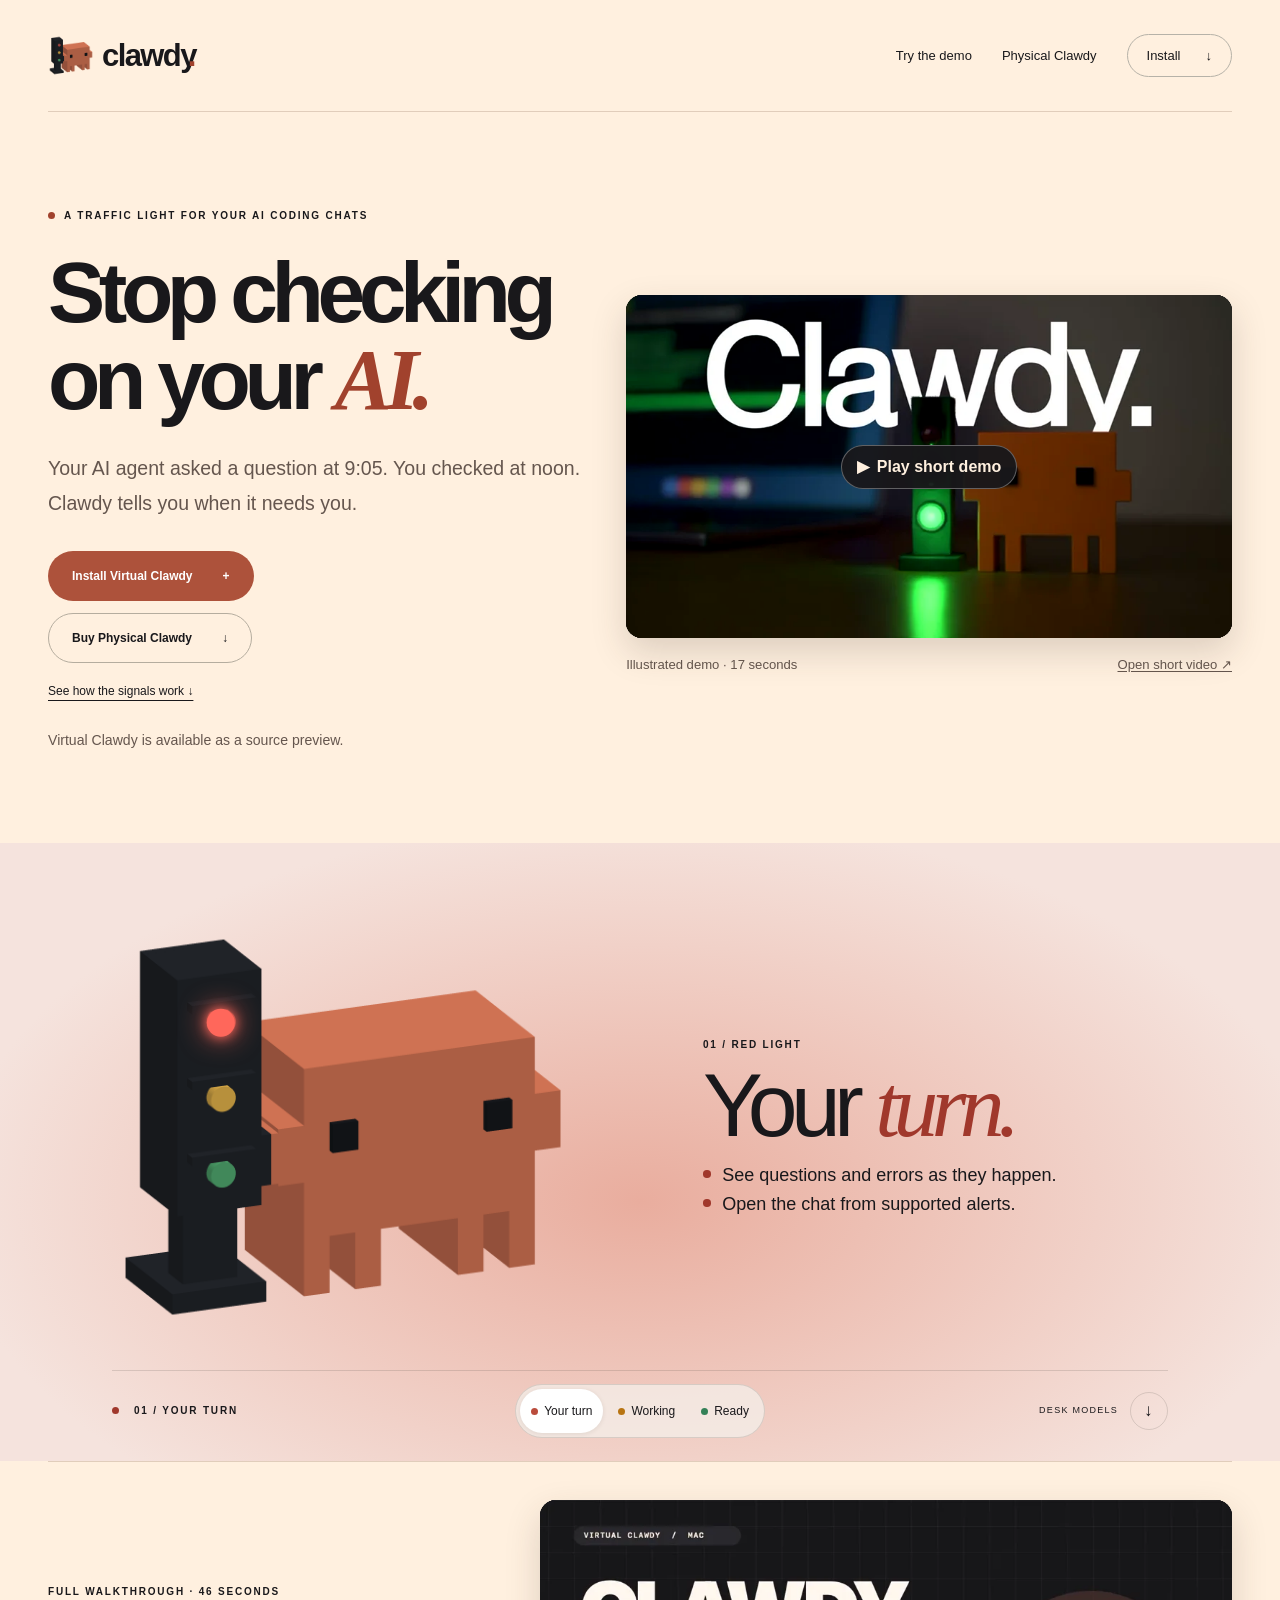
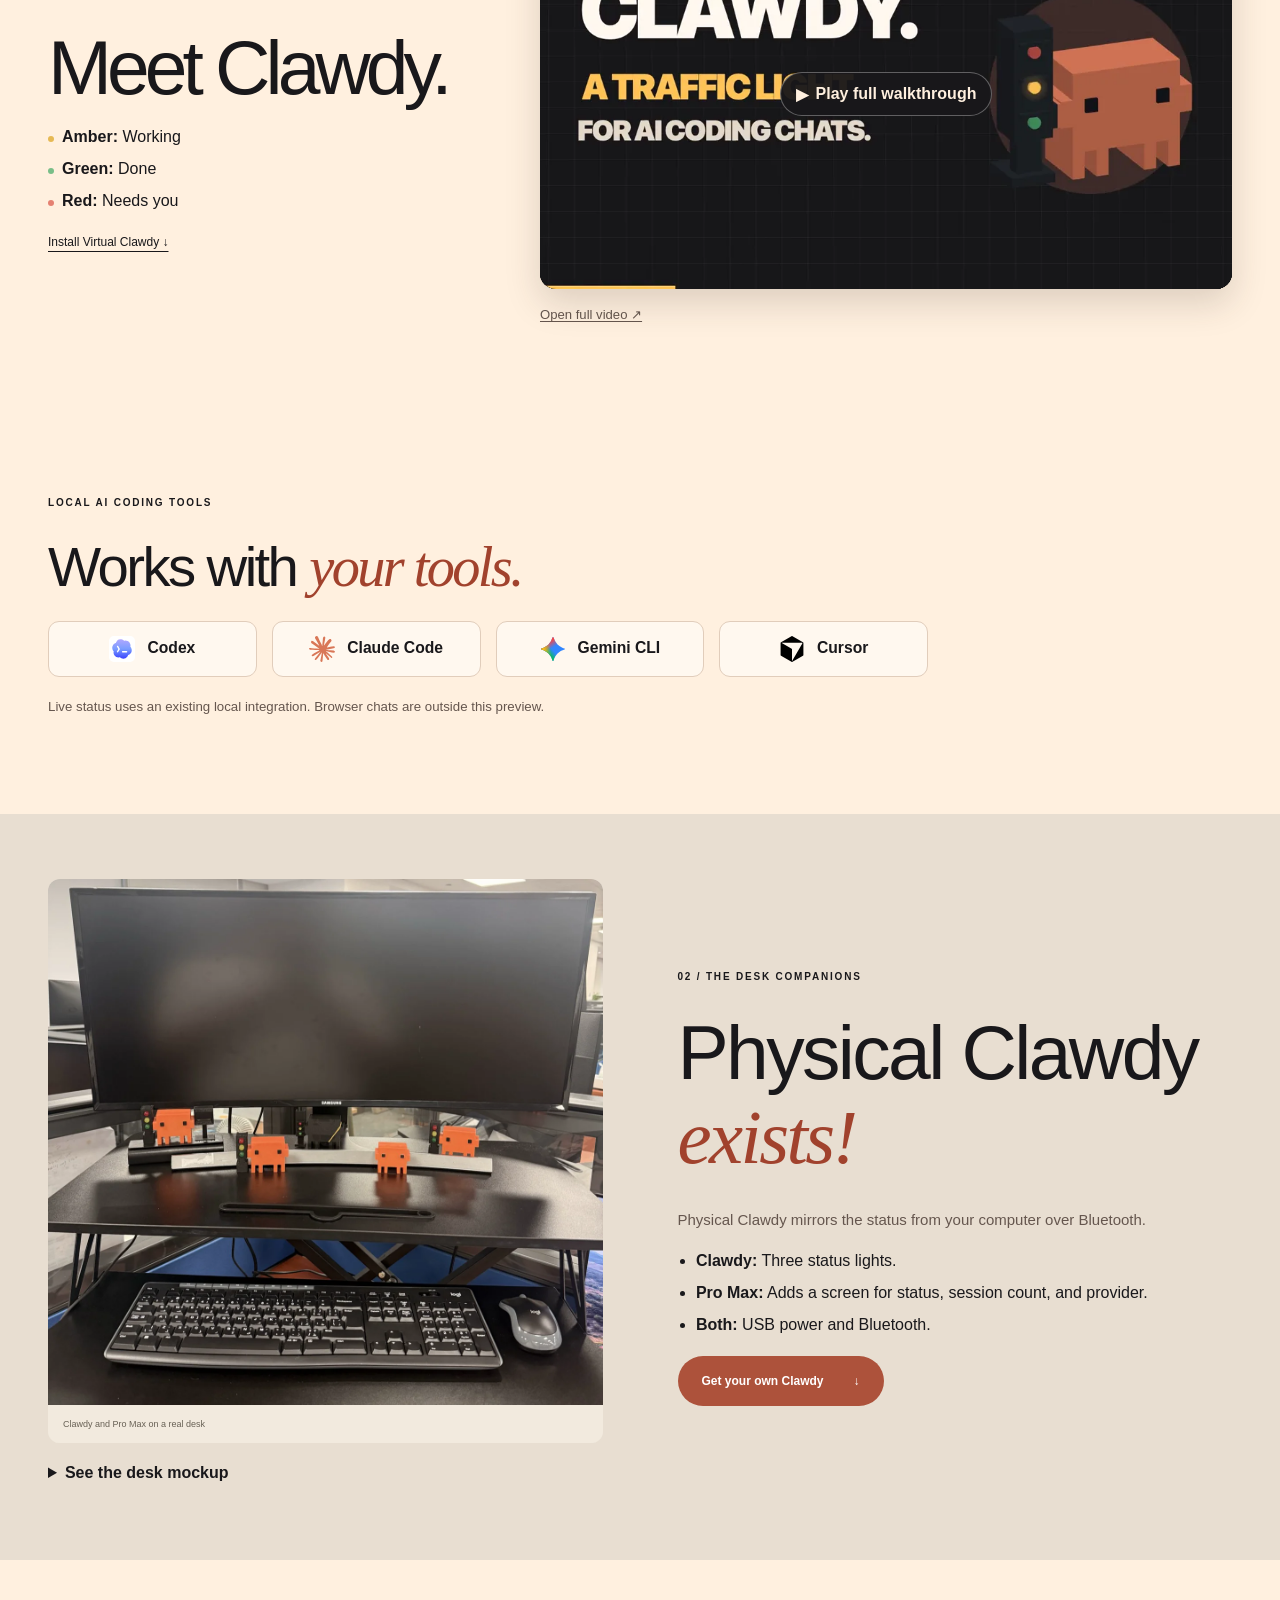
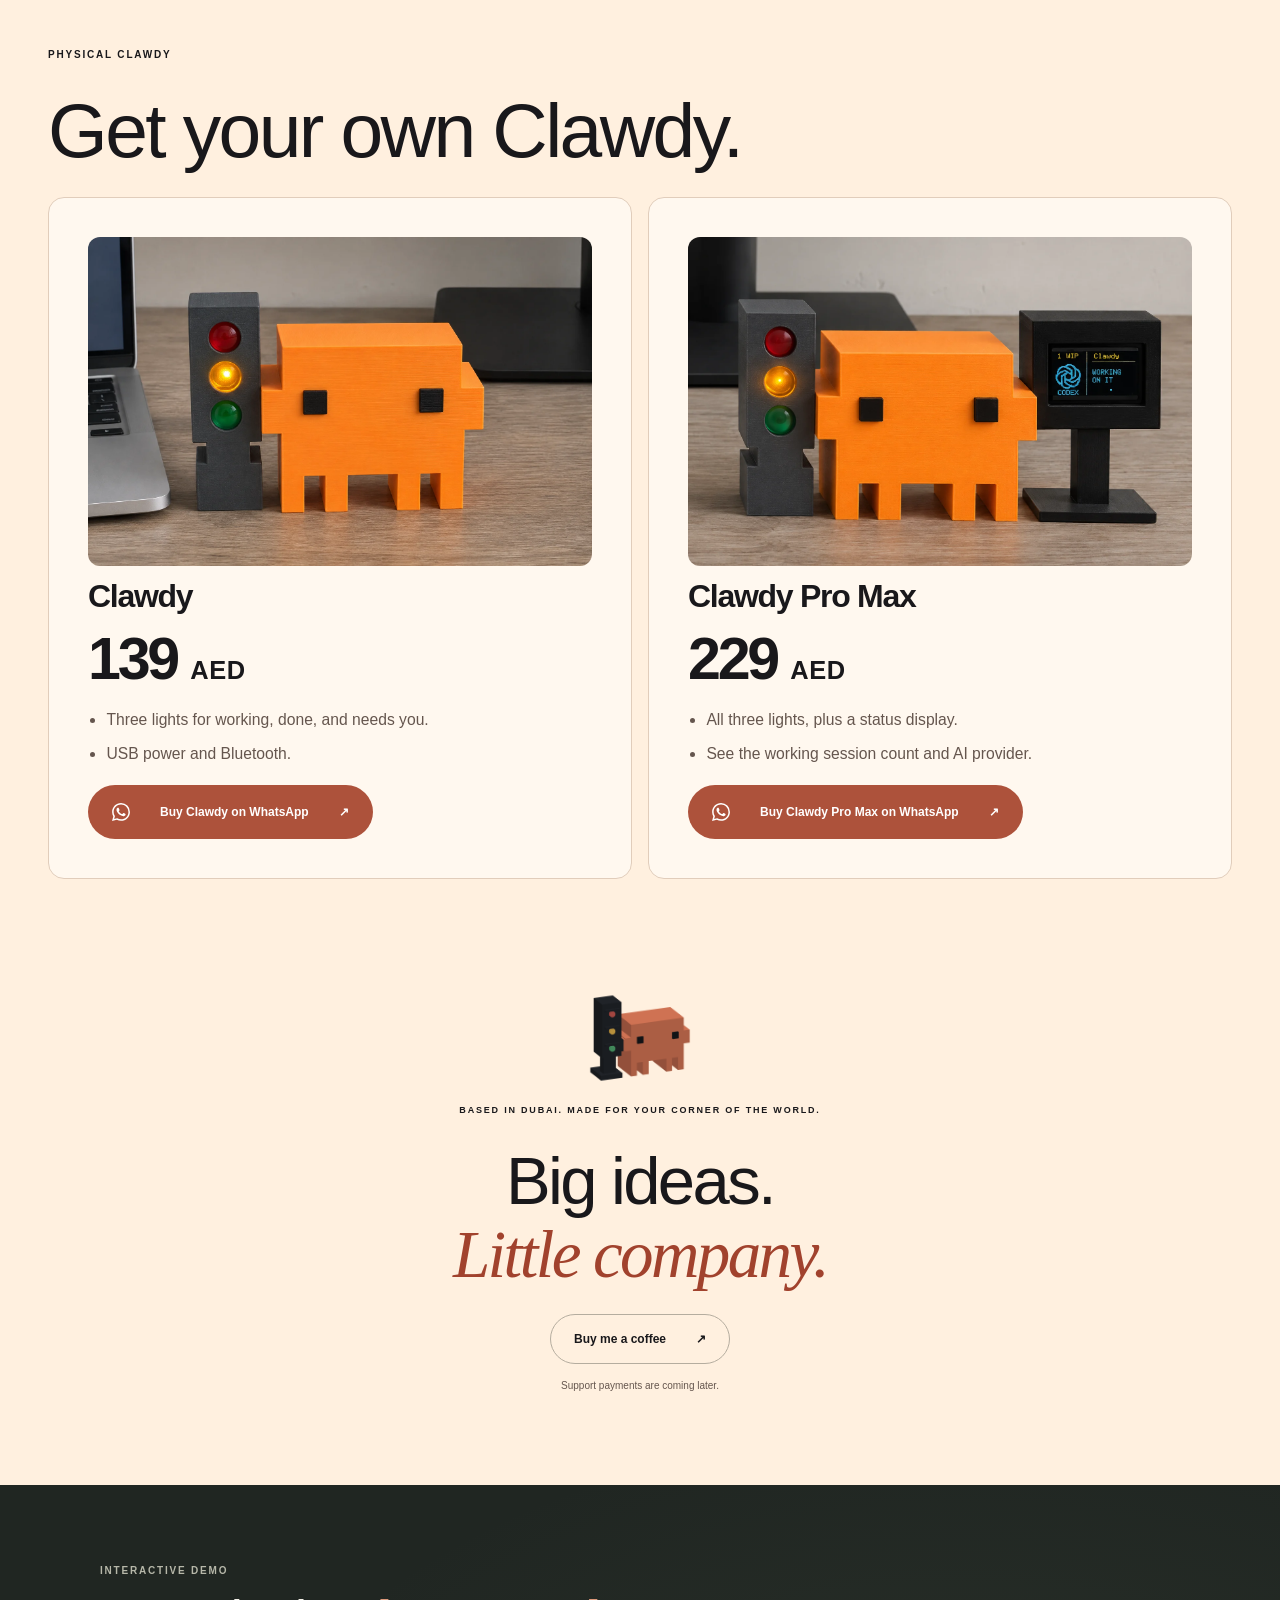
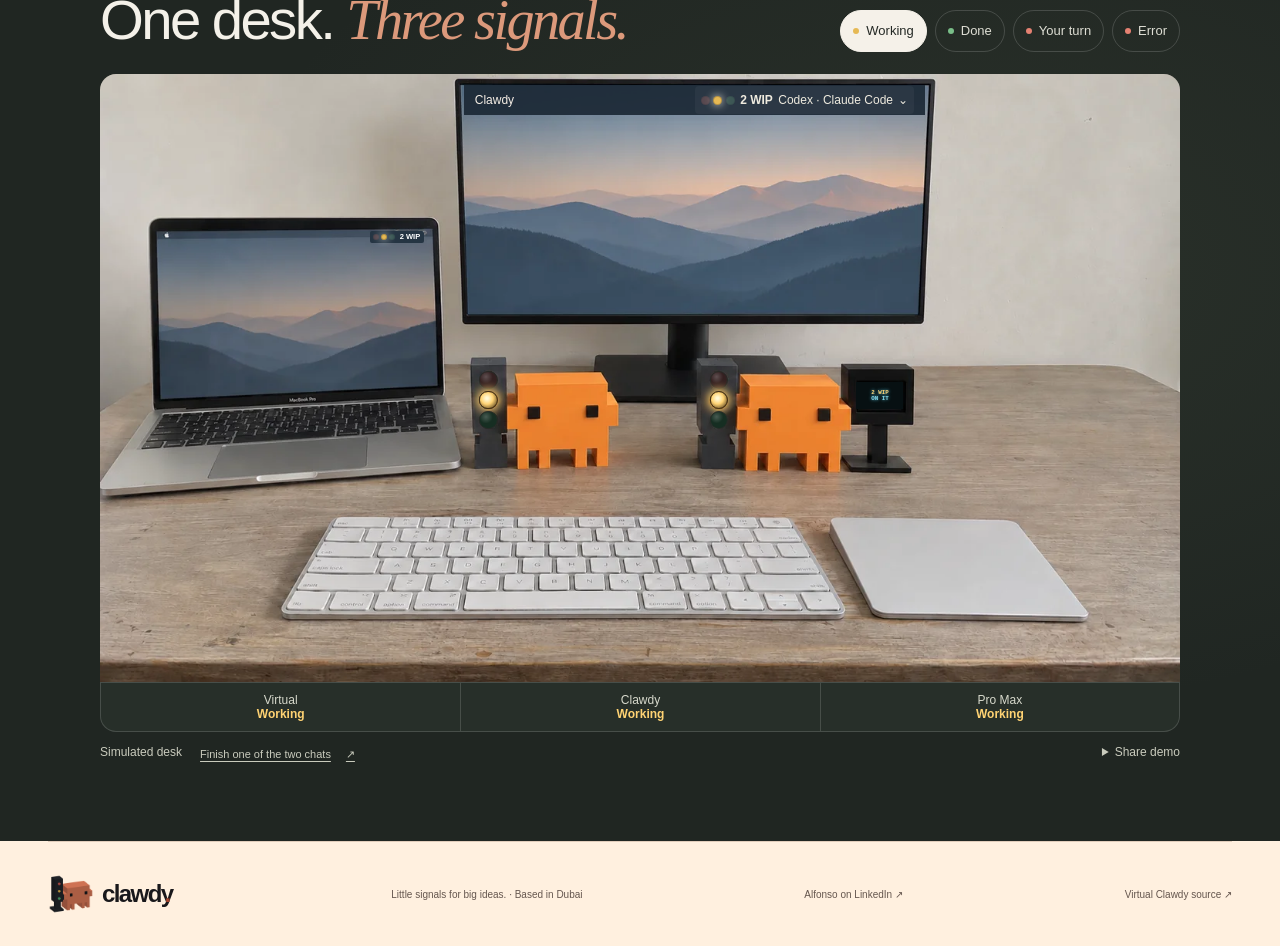
==== commit fd59c3ae: "Restore the original Clawdy artwork and animate signal changes" ====
--- a/index.html
+++ b/index.html
@@ -10,11 +10,11 @@
   <meta name="theme-color" content="#fff0df"><title>Clawdy — Stop checking on your AI.</title>
   <link rel="stylesheet" href="style.css?v=310f345a"><script src="app.js?v=fff81794" defer></script>
   <link rel="stylesheet" href="desk-demo.css?v=eb44537e">
-  <link rel="stylesheet" href="showcase.css?v=23c30fd2">
+  <link rel="stylesheet" href="showcase.css?v=808b6f7a">
   <link rel="stylesheet" href="studio-hero.css?v=766cfd71">
   <script src="studio-hero.js?v=4f22f0d2" defer></script>
   <script src="video.js?v=a2e7fbcd" defer></script>
-  <script type="module" src="showcase.js?v=e1ff4d4a" defer></script>
+  <script src="showcase.js?v=fc47d260" defer></script>
 </head>
 <body>
   <a class="skip-link" href="#main">Skip to content</a>
@@ -136,10 +136,9 @@
             </ul>
           </div>
         </div>
-        <figure class="art" aria-label="Stylized Clawdy beside a three-light signal post">
-          <img src="assets/clawdy-hero.png" width="1940" height="1696" alt="" loading="lazy">
+        <figure class="art">
+          <img src="assets/clawdy-hero.png" width="1940" height="1696" alt="Illustration of Clawdy beside a three-light signal post" loading="lazy">
           <span class="signal-glow" aria-hidden="true"></span>
-          <canvas aria-hidden="true"></canvas>
         </figure>
         <div class="wrap readout">
           <p class="eyebrow chapter"><span id="signal-dot"></span><span id="phase-index">01 / YOUR TURN</span></p>
--- a/showcase.css
+++ b/showcase.css
@@ -6,6 +6,7 @@
   --lamp-top: 24.9%;
   --tint: #e9ad9e;
   --wash: #f5e3dd;
+  overflow: clip;
   display: grid;
   grid-template: "intro" auto "art" auto "readout" auto / minmax(0, 1fr);
   place-items: center;
@@ -73,12 +74,11 @@
 #clawdy-3d .art {
   grid-area: art;
   position: relative;
-  width: min(95vw, 550px);
-  aspect-ratio: 6 / 5;
+  width: min(78vw, 435px);
   margin: 0;
 }
 
-#clawdy-3d .art img { display: block; width: 100%; height: 100%; object-fit: contain; }
+#clawdy-3d .art img { display: block; width: 100%; height: auto; }
 
 #clawdy-3d .signal-glow {
   position: absolute;
@@ -88,7 +88,7 @@
   aspect-ratio: 1;
   border-radius: 50%;
   background: var(--glow);
-  box-shadow: 0 0 20px var(--glow);
+  box-shadow: 0 0 12px var(--glow), 0 0 28px var(--glow);
   transform: translate(-50%, -50%);
 }
 
@@ -149,7 +149,7 @@
     grid-template-areas: "intro art" "readout readout";
   }
   #clawdy-3d .stage-intro { text-align: left; }
-  #clawdy-3d .art { width: min(42vw, 620px); }
+  #clawdy-3d .art { width: min(37vw, 520px); }
 }
 
 @media (max-width: 700px) {
@@ -158,28 +158,8 @@
   #clawdy-3d .scroll-link { gap: 6px; letter-spacing: .06em; }
 }
 
-#clawdy-3d .art canvas { display: none; }
-
-#clawdy-3d [data-rendered] .art {
-  isolation: isolate;
+@media (prefers-reduced-motion: no-preference) {
+  #clawdy-3d .signal-glow {
+    transition: background-color .25s ease, box-shadow .25s ease;
+  }
 }
-
-#clawdy-3d [data-rendered] .art img,
-#clawdy-3d [data-rendered] .signal-glow { display: none; }
-
-#clawdy-3d [data-rendered] .art canvas {
-  display: block;
-  position: absolute;
-  inset: 0;
-  width: 100%;
-  height: 100%;
-}
-
-#clawdy-3d [data-rendered] .art::before {
-  position: absolute;
-  inset: 8% 6%;
-  border-radius: 50%;
-  background: radial-gradient(ellipse, #fff6ed77, transparent 66%);
-  filter: blur(14px);
-  content: "";
-}
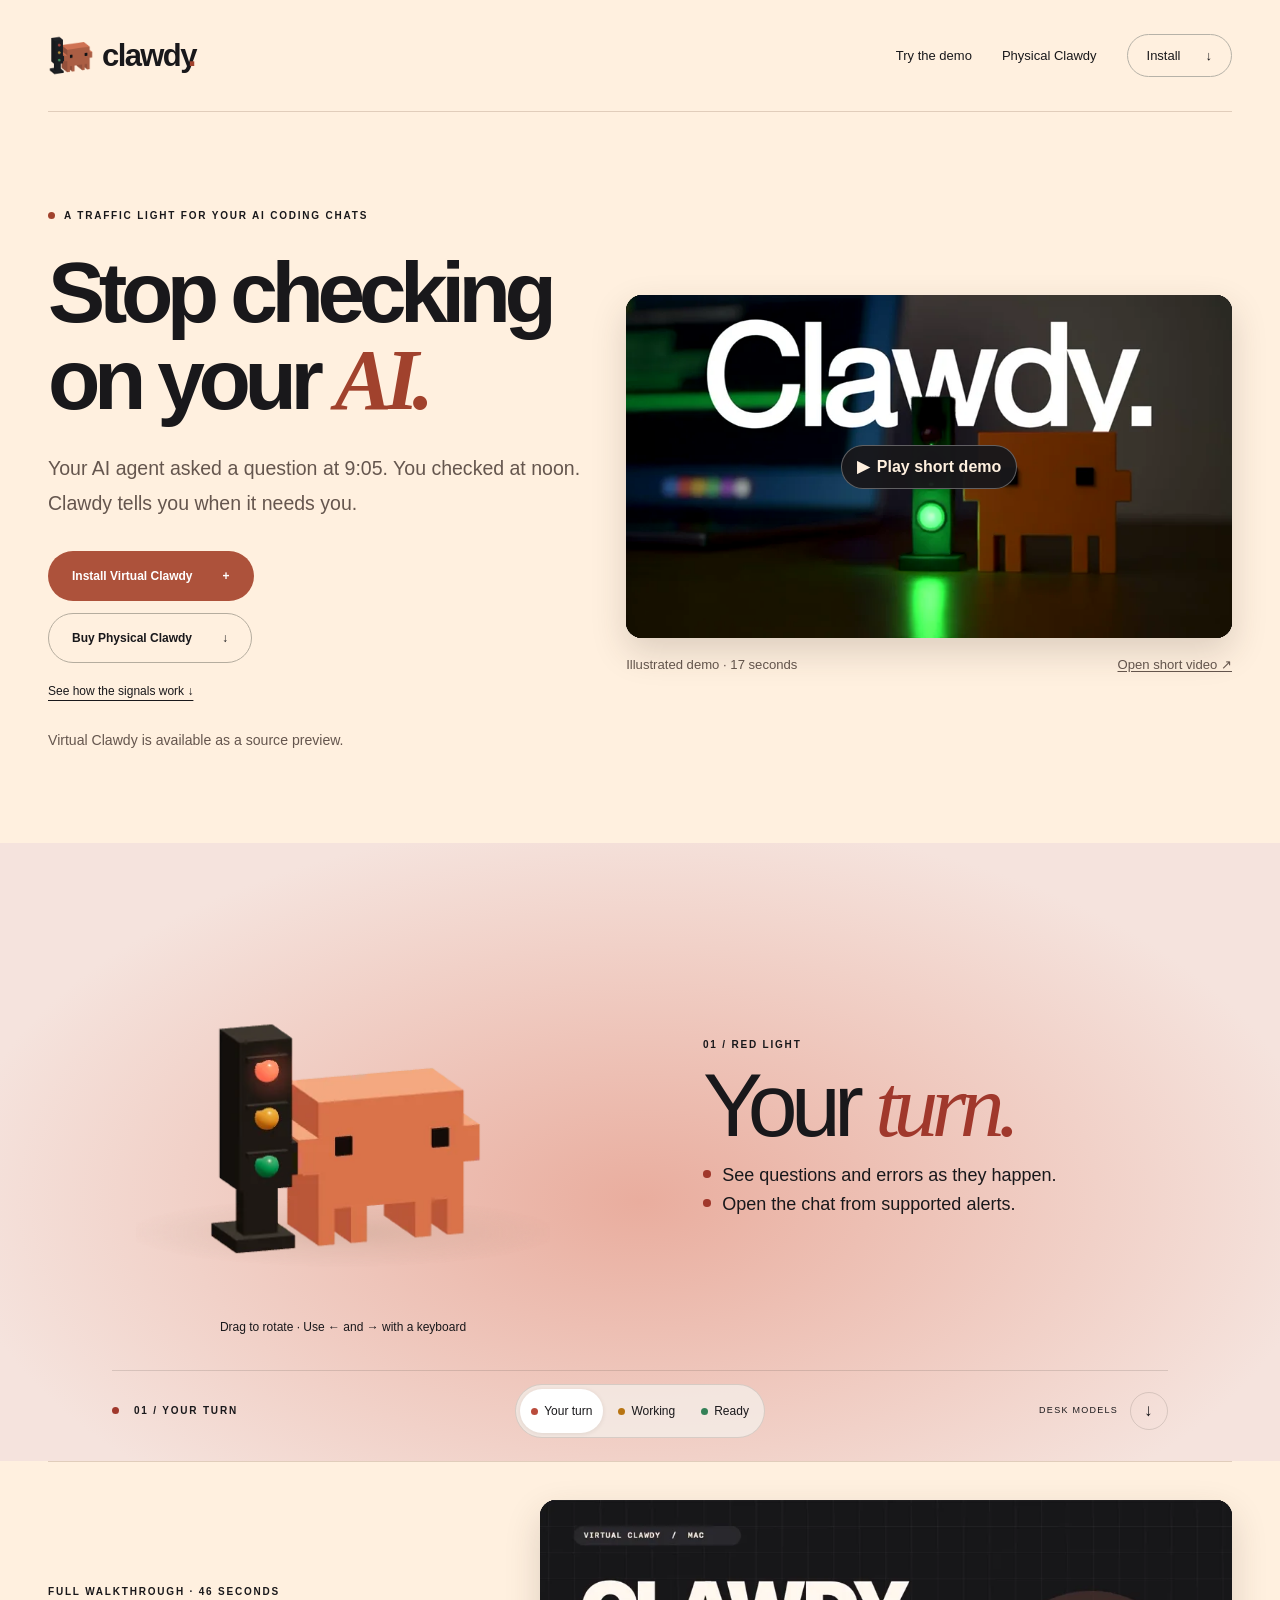
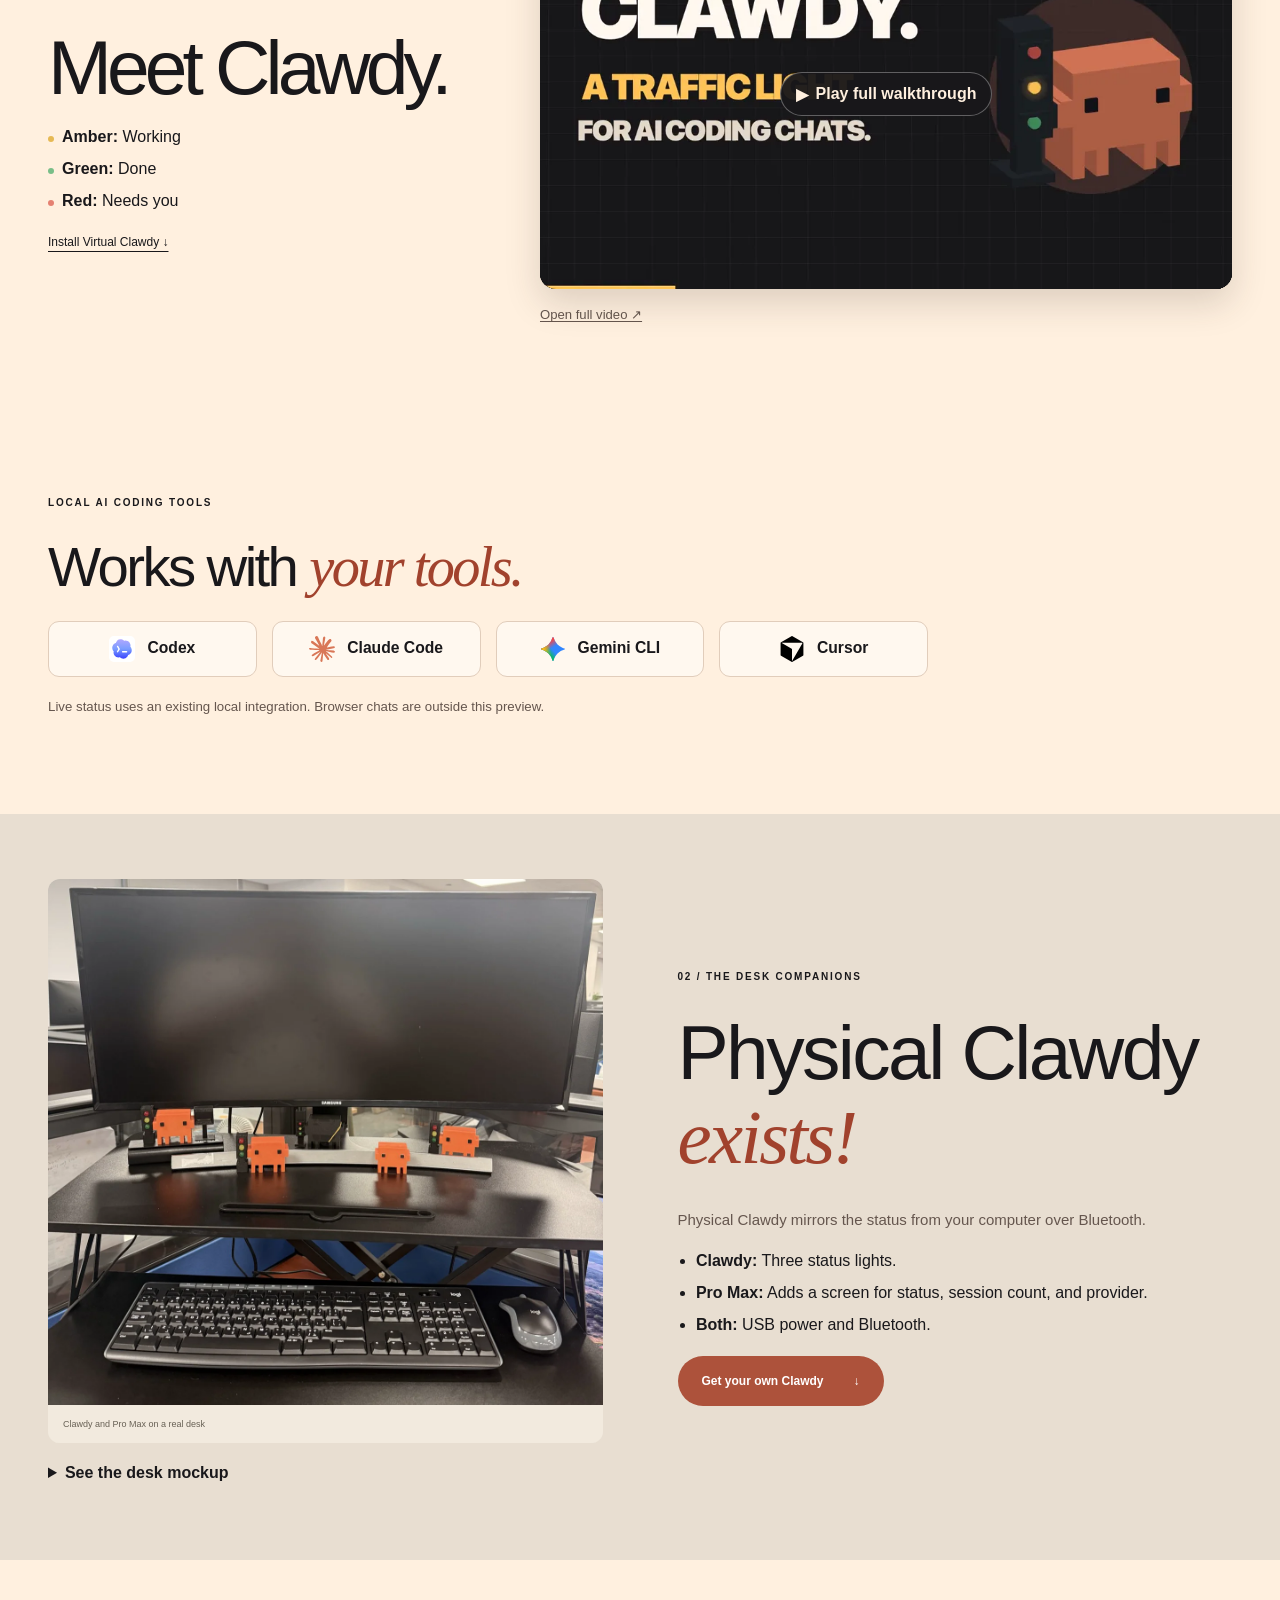
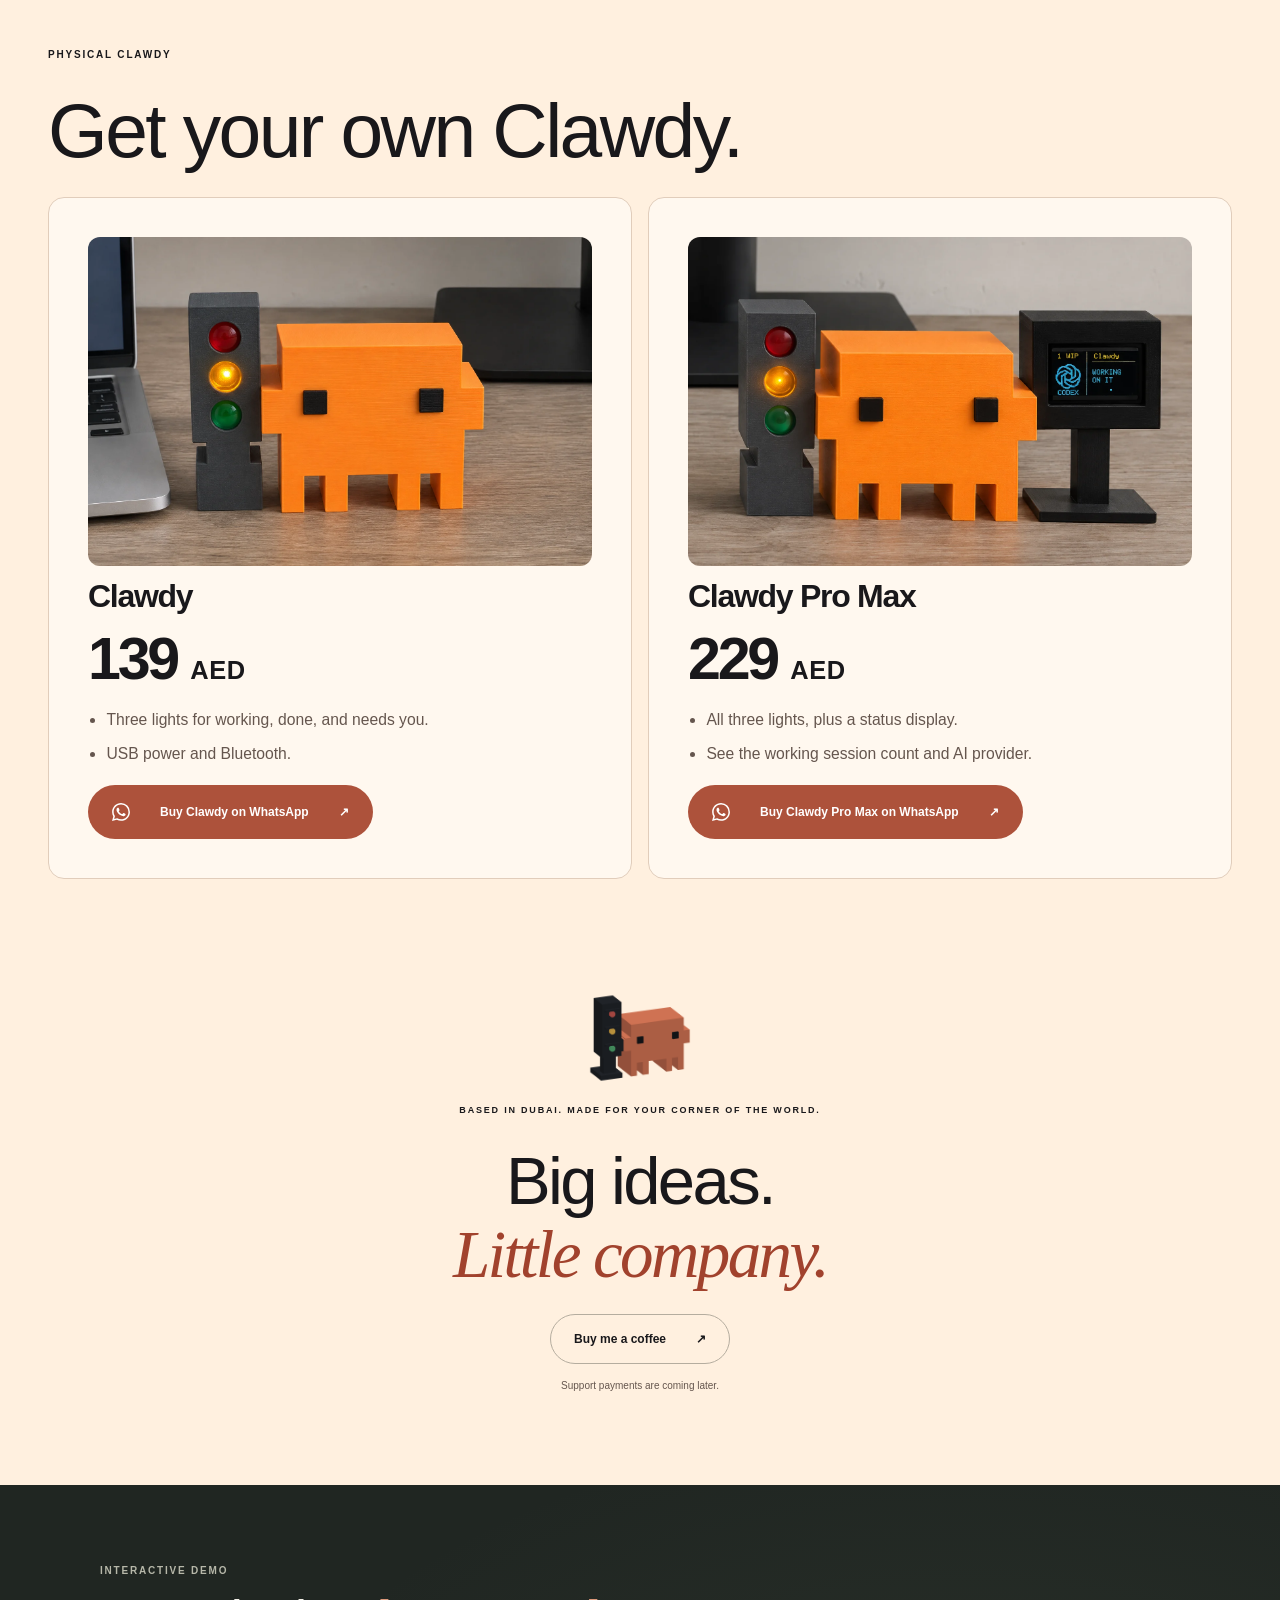
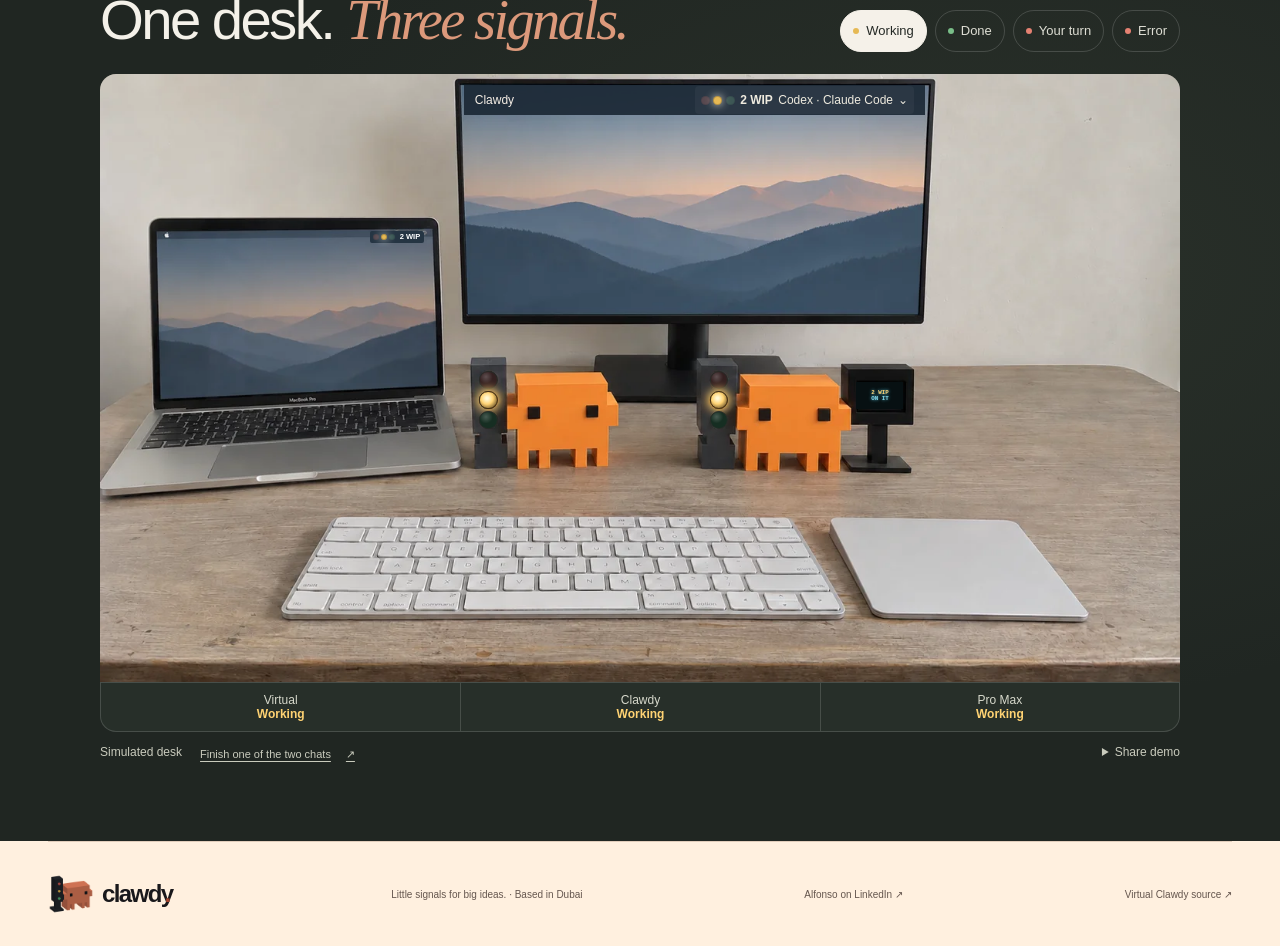
==== commit ee922e33: "Restore original Clawdy with an interactive rotating showcase" ====
--- a/index.html
+++ b/index.html
@@ -10,11 +10,11 @@
   <meta name="theme-color" content="#fff0df"><title>Clawdy — Stop checking on your AI.</title>
   <link rel="stylesheet" href="style.css?v=310f345a"><script src="app.js?v=fff81794" defer></script>
   <link rel="stylesheet" href="desk-demo.css?v=eb44537e">
-  <link rel="stylesheet" href="showcase.css?v=808b6f7a">
+  <link rel="stylesheet" href="showcase.css?v=bf8ac60e">
   <link rel="stylesheet" href="studio-hero.css?v=766cfd71">
   <script src="studio-hero.js?v=4f22f0d2" defer></script>
   <script src="video.js?v=a2e7fbcd" defer></script>
-  <script src="showcase.js?v=fc47d260" defer></script>
+  <script src="showcase.js?v=db650182" defer></script>
 </head>
 <body>
   <a class="skip-link" href="#main">Skip to content</a>
@@ -139,6 +139,8 @@
         <figure class="art">
           <img src="assets/clawdy-hero.png" width="1940" height="1696" alt="Illustration of Clawdy beside a three-light signal post" loading="lazy">
           <span class="signal-glow" aria-hidden="true"></span>
+          <canvas width="420" height="420" tabindex="0" aria-label="Clawdy rotating preview. Use left and right arrow keys to rotate."></canvas>
+          <figcaption>Drag to rotate · Use ← and → with a keyboard</figcaption>
         </figure>
         <div class="wrap readout">
           <p class="eyebrow chapter"><span id="signal-dot"></span><span id="phase-index">01 / YOUR TURN</span></p>
--- a/showcase.css
+++ b/showcase.css
@@ -163,3 +163,32 @@
     transition: background-color .25s ease, box-shadow .25s ease;
   }
 }
+
+#clawdy-3d .art canvas,
+#clawdy-3d .art figcaption { display: none; }
+
+#clawdy-3d [data-views-ready] .art img { visibility: hidden; }
+#clawdy-3d [data-views-ready] .signal-glow { display: none; }
+
+#clawdy-3d [data-views-ready] .art canvas {
+  position: absolute;
+  inset: 0;
+  display: block;
+  width: 100%;
+  height: 100%;
+  object-fit: contain;
+  touch-action: pan-y;
+  cursor: grab;
+}
+
+#clawdy-3d [data-views-ready] .art canvas:active { cursor: grabbing; }
+
+#clawdy-3d [data-views-ready] .art figcaption {
+  position: absolute;
+  inset: auto 0 0;
+  display: block;
+  color: var(--ink);
+  font-size: .75rem;
+  text-align: center;
+  pointer-events: none;
+}
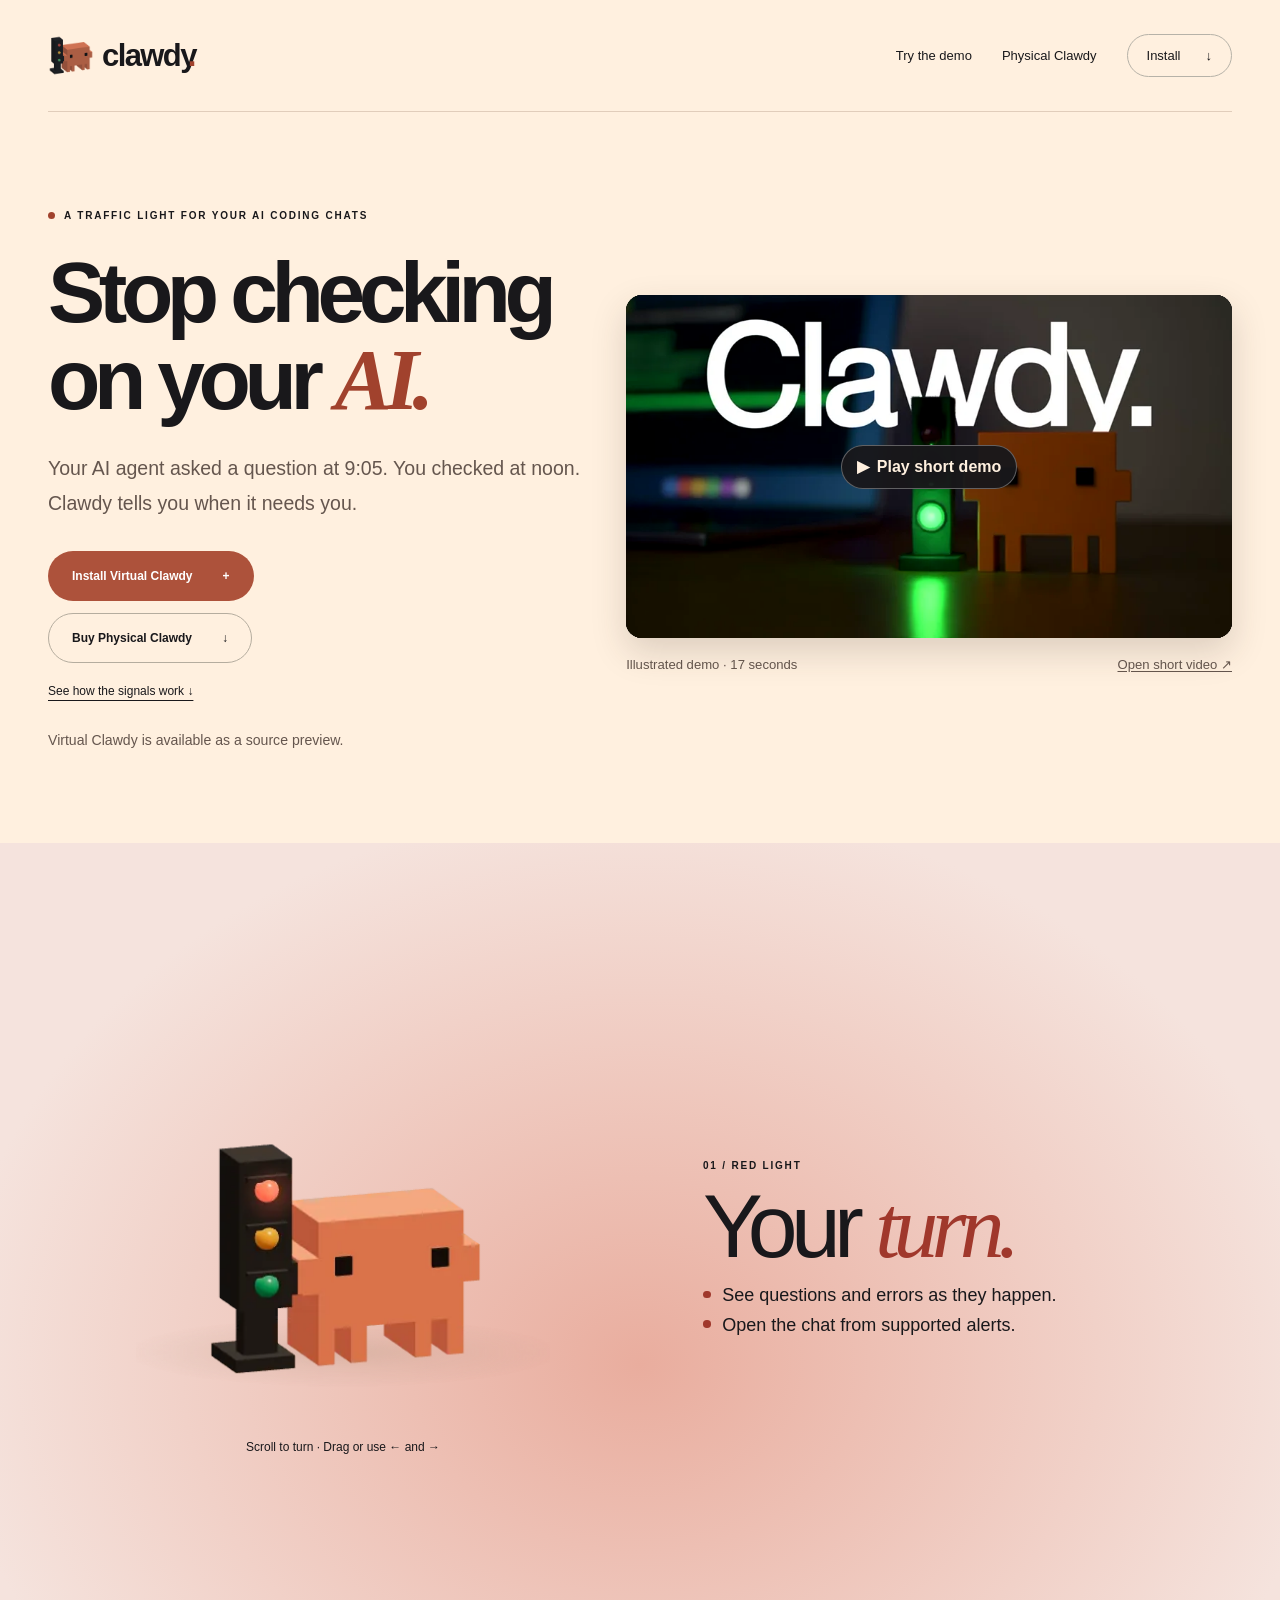
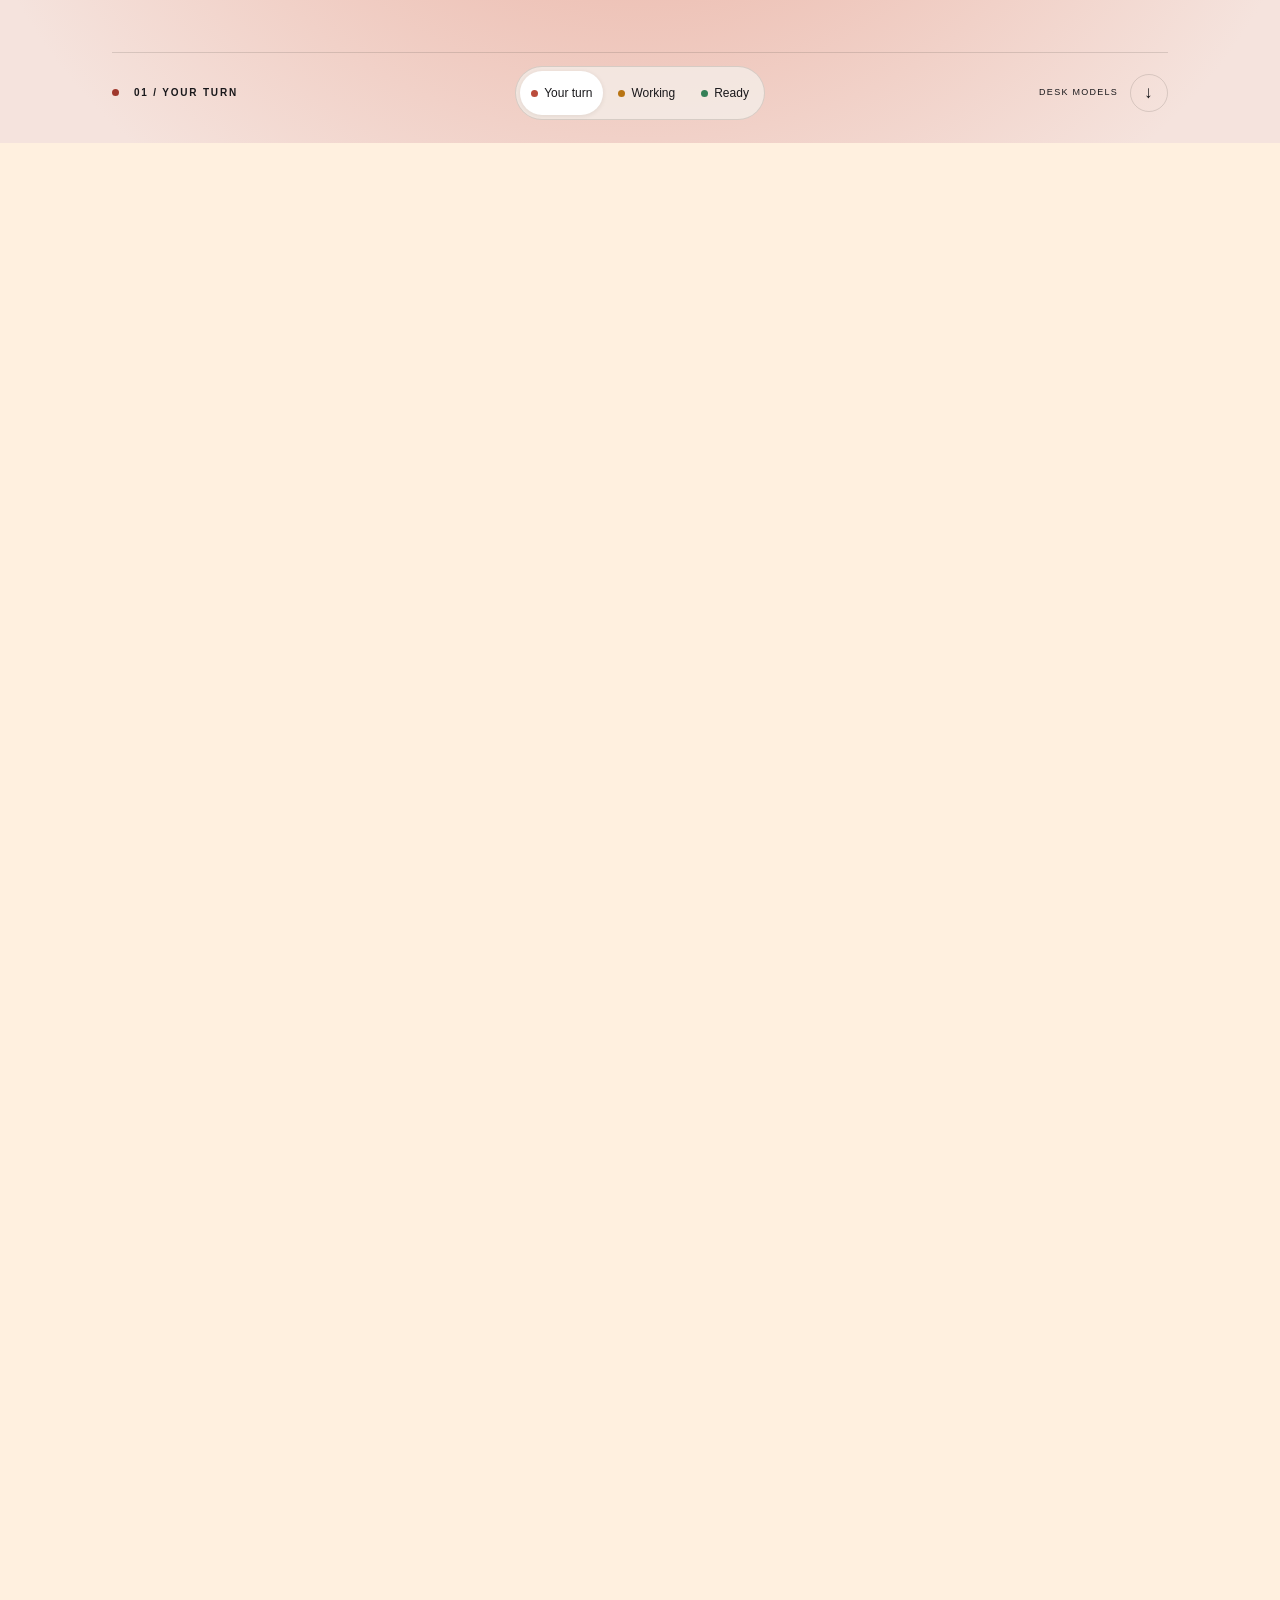
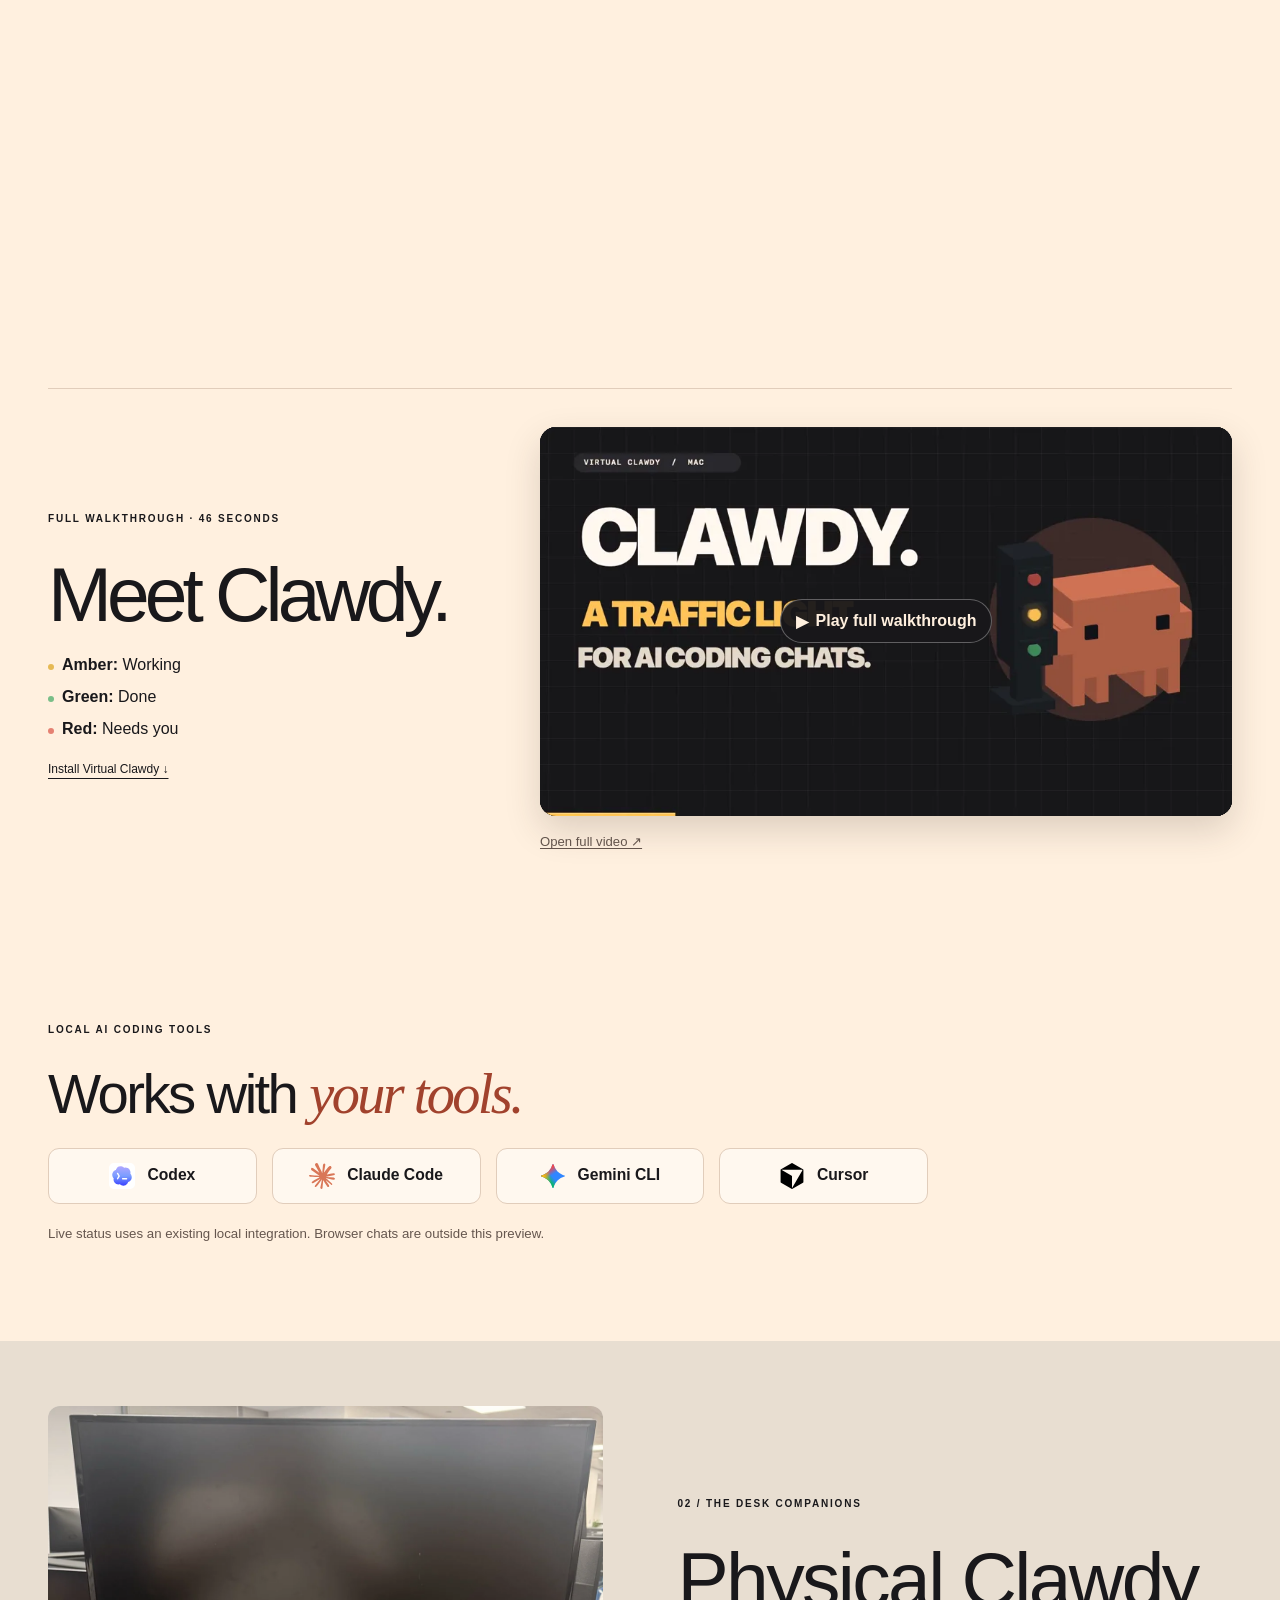
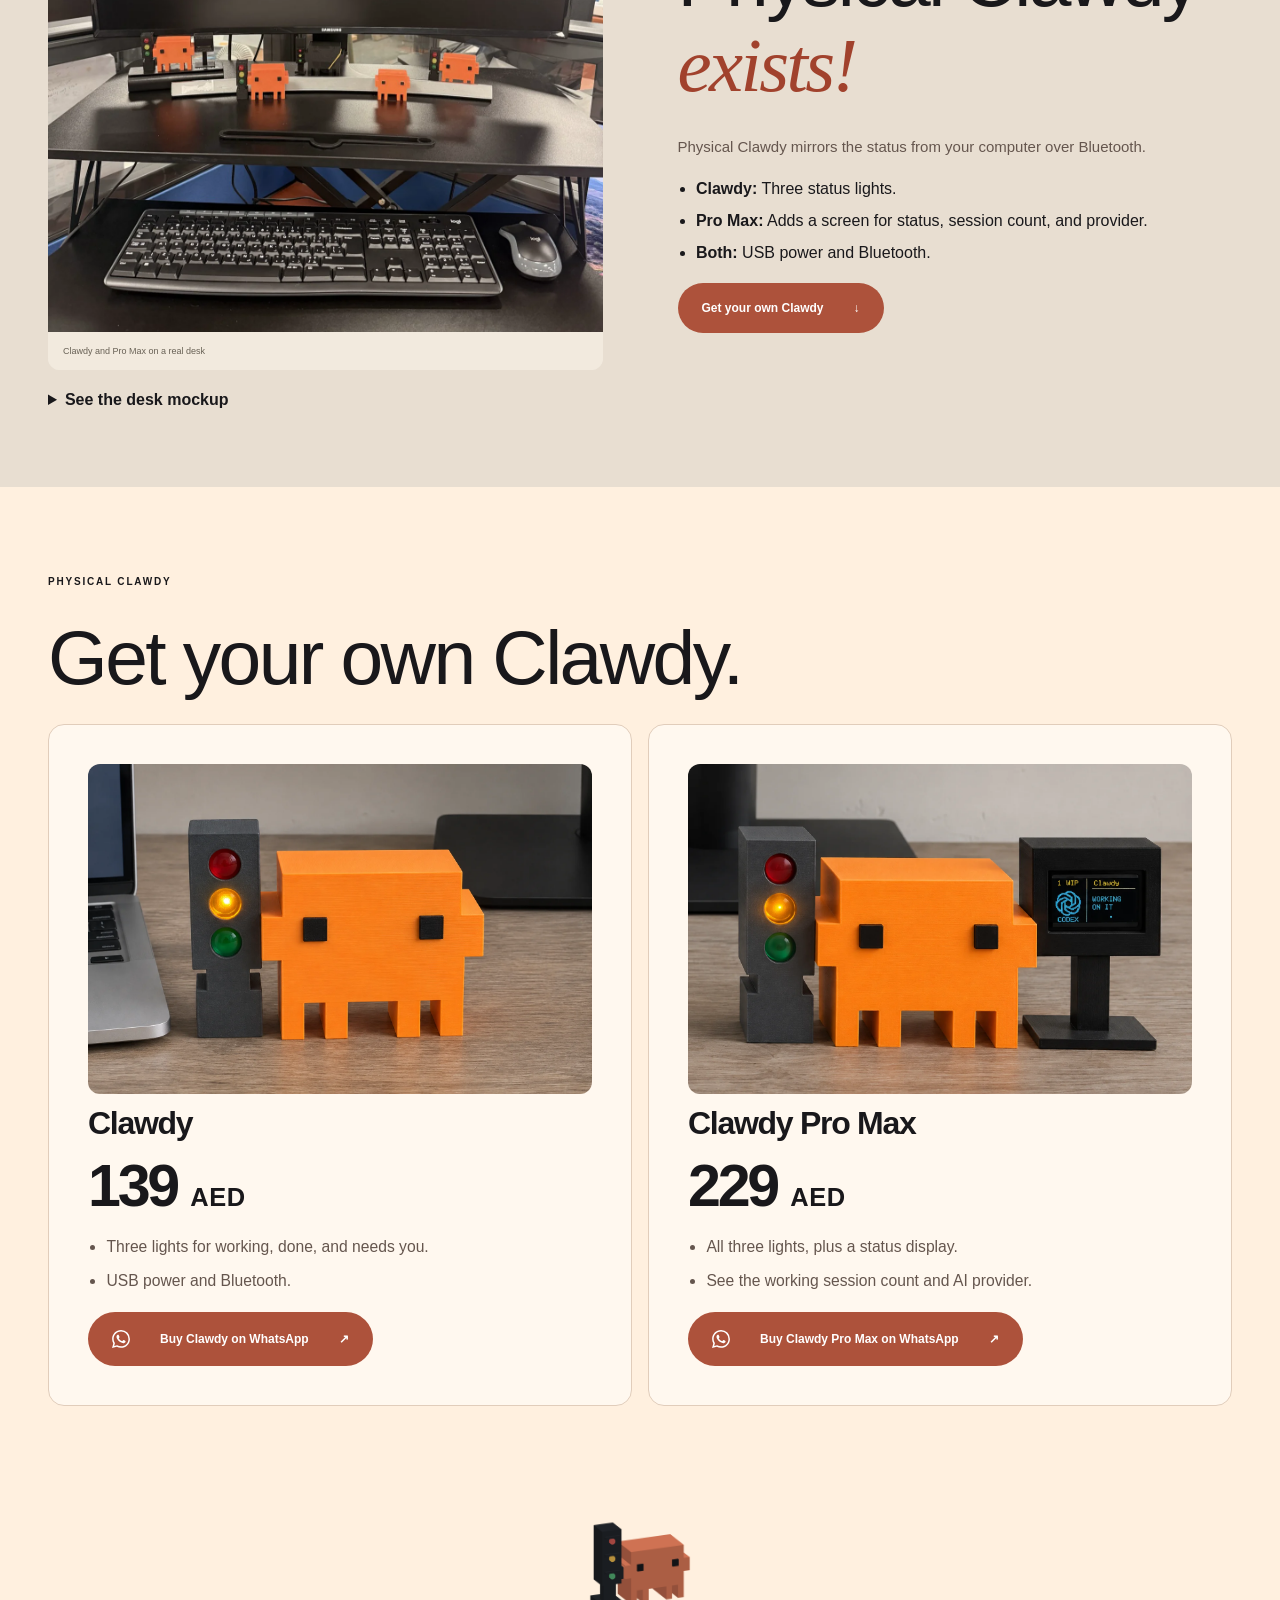
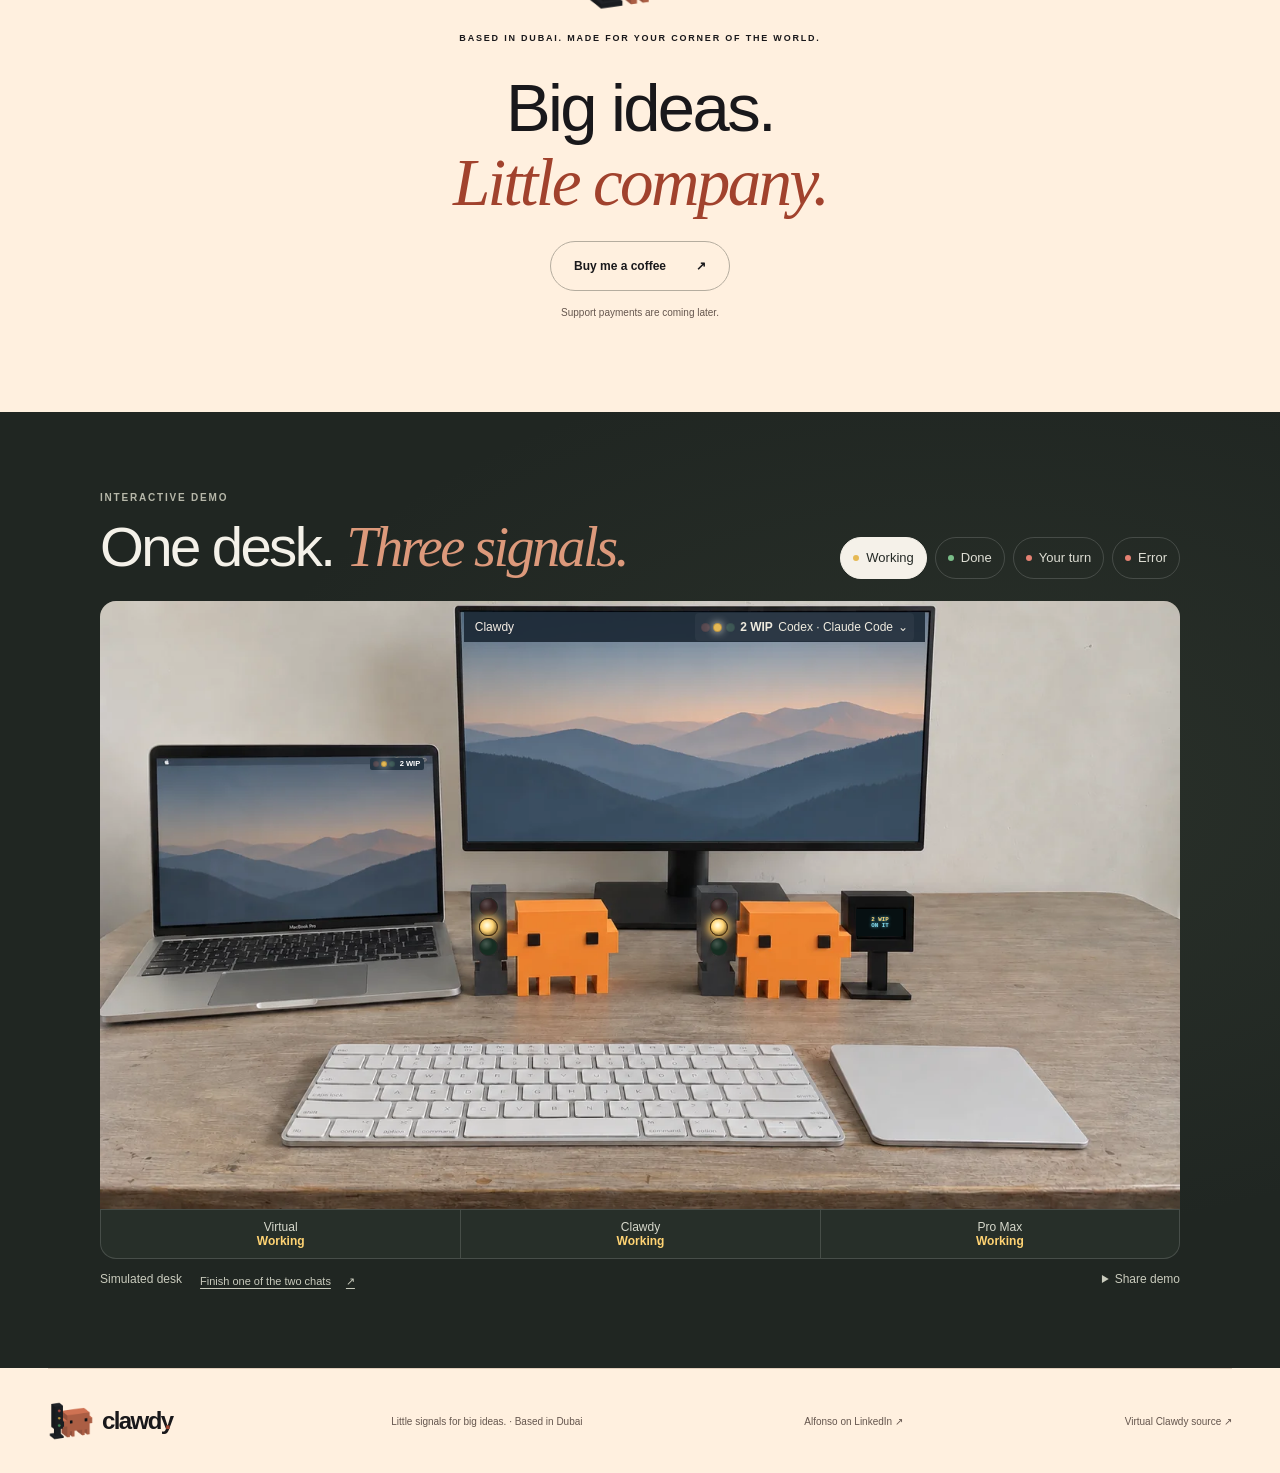
==== commit 45a7ec57: "Restore scroll-driven Clawdy turns" ====
--- a/index.html
+++ b/index.html
@@ -10,11 +10,11 @@
   <meta name="theme-color" content="#fff0df"><title>Clawdy — Stop checking on your AI.</title>
   <link rel="stylesheet" href="style.css?v=310f345a"><script src="app.js?v=fff81794" defer></script>
   <link rel="stylesheet" href="desk-demo.css?v=eb44537e">
-  <link rel="stylesheet" href="showcase.css?v=bf8ac60e">
+  <link rel="stylesheet" href="showcase.css?v=scroll-1">
   <link rel="stylesheet" href="studio-hero.css?v=766cfd71">
   <script src="studio-hero.js?v=4f22f0d2" defer></script>
   <script src="video.js?v=a2e7fbcd" defer></script>
-  <script src="showcase.js?v=db650182" defer></script>
+  <script src="showcase.js?v=scroll-1" defer></script>
 </head>
 <body>
   <a class="skip-link" href="#main">Skip to content</a>
@@ -140,7 +140,7 @@
           <img src="assets/clawdy-hero.png" width="1940" height="1696" alt="Illustration of Clawdy beside a three-light signal post" loading="lazy">
           <span class="signal-glow" aria-hidden="true"></span>
           <canvas width="420" height="420" tabindex="0" aria-label="Clawdy rotating preview. Use left and right arrow keys to rotate."></canvas>
-          <figcaption>Drag to rotate · Use ← and → with a keyboard</figcaption>
+          <figcaption><span class="scroll-hint">Scroll to turn · </span>Drag or use ← and →</figcaption>
         </figure>
         <div class="wrap readout">
           <p class="eyebrow chapter"><span id="signal-dot"></span><span id="phase-index">01 / YOUR TURN</span></p>
--- a/showcase.css
+++ b/showcase.css
@@ -192,3 +192,24 @@
   text-align: center;
   pointer-events: none;
 }
+
+#clawdy-3d:not([data-scroll-motion]) .scroll-hint { display: none; }
+
+@media (prefers-reduced-motion: no-preference) and (min-height: 501px) {
+  #clawdy-3d[data-scroll-motion] { min-height: 305svh; }
+
+  #clawdy-3d[data-scroll-motion] .stage {
+    position: sticky;
+    top: 0;
+    height: 100svh;
+    grid-template-rows: auto minmax(0, 1fr) auto;
+    padding-top: clamp(16px, 4svh, 48px);
+  }
+
+  #clawdy-3d[data-scroll-motion] .art { width: min(78vw, 435px, 55svh); }
+
+  @media (min-width: 850px) {
+    #clawdy-3d[data-scroll-motion] .stage { grid-template-rows: minmax(0, 1fr) auto; }
+    #clawdy-3d[data-scroll-motion] .art { width: min(37vw, 520px, 74svh); }
+  }
+}
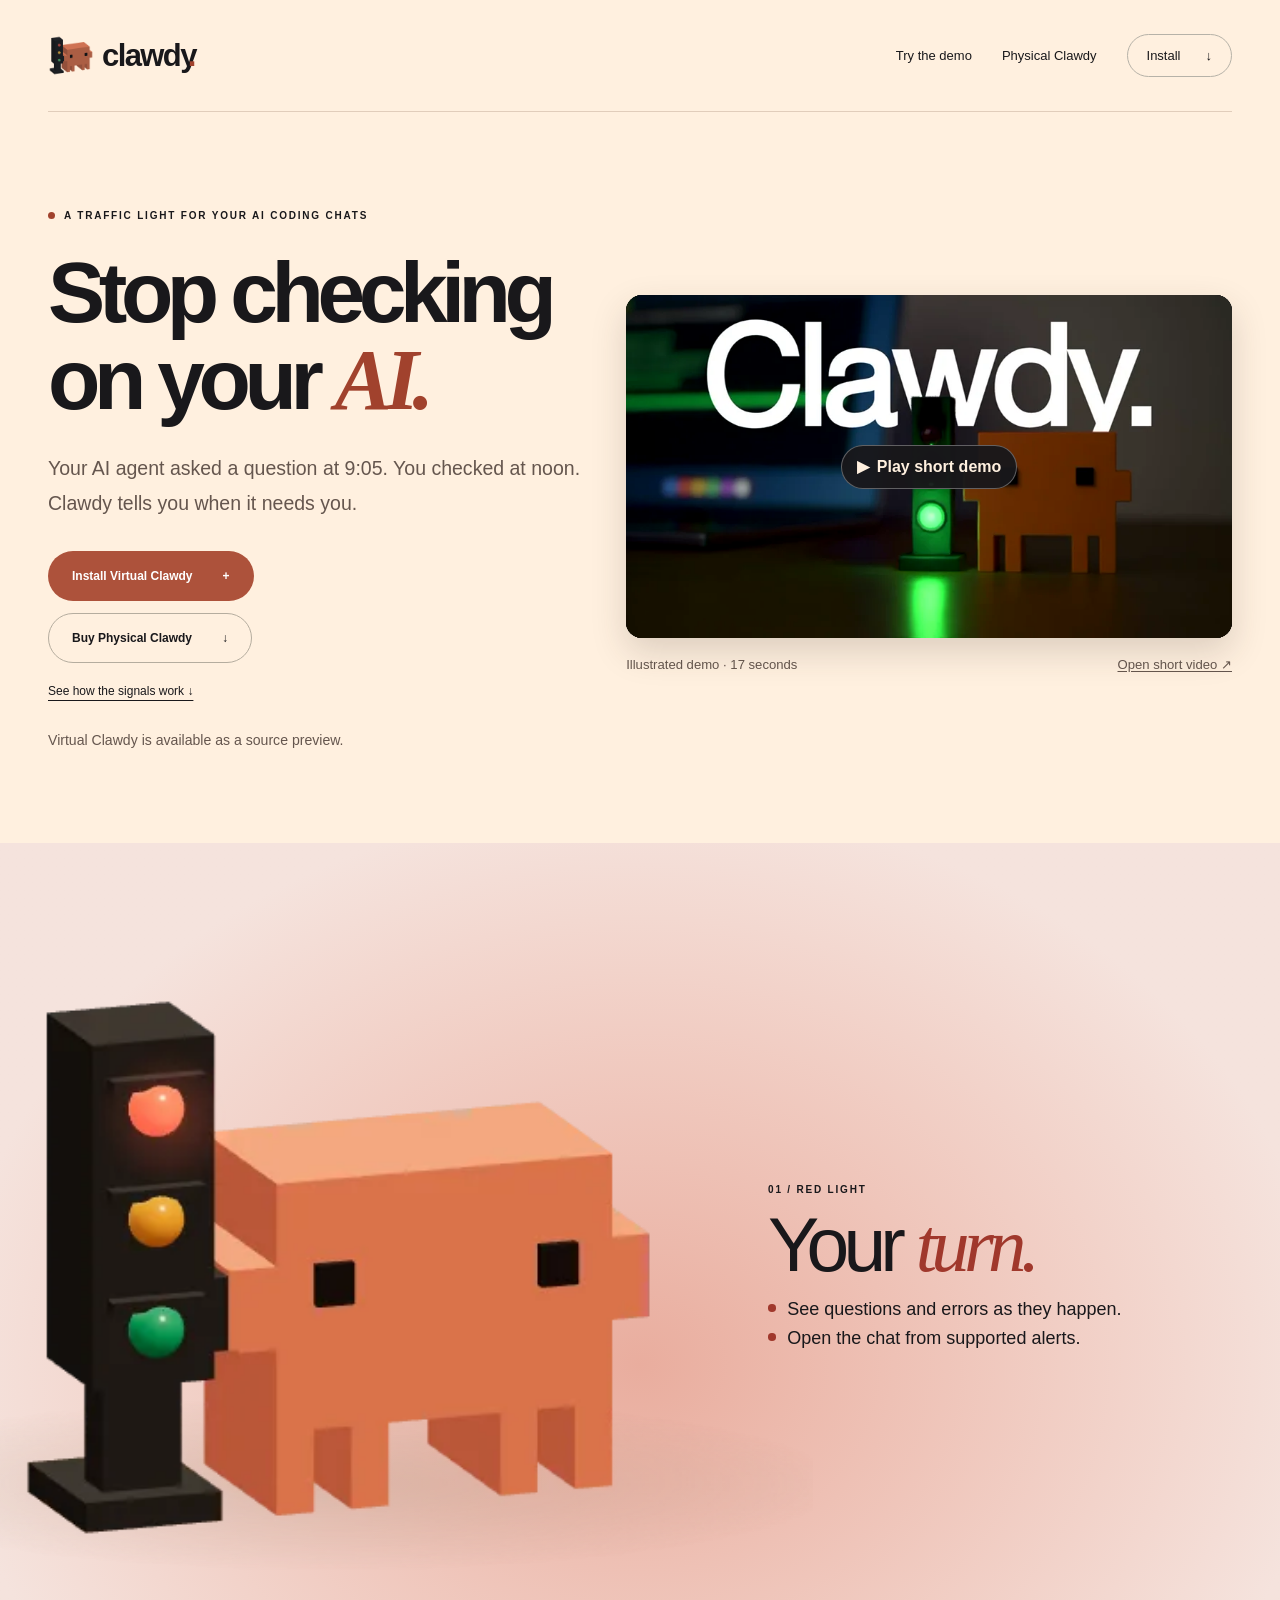
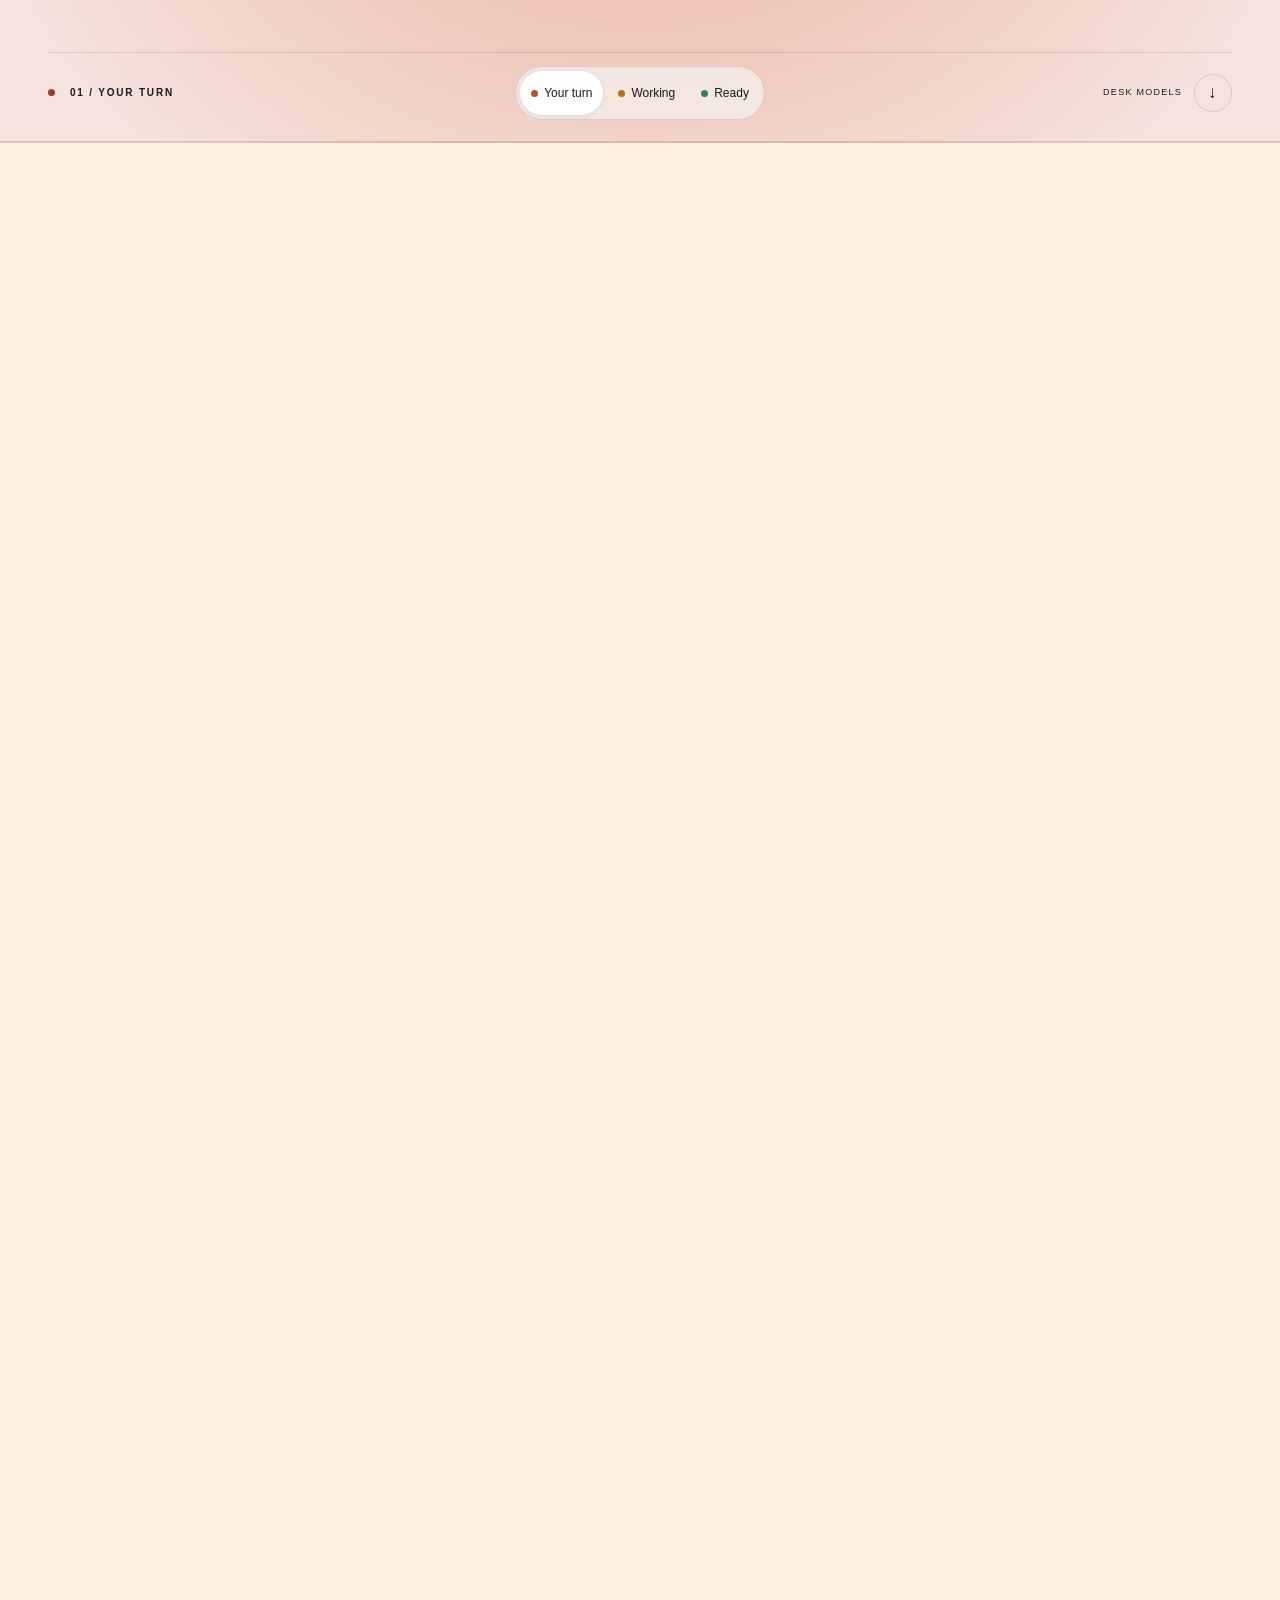
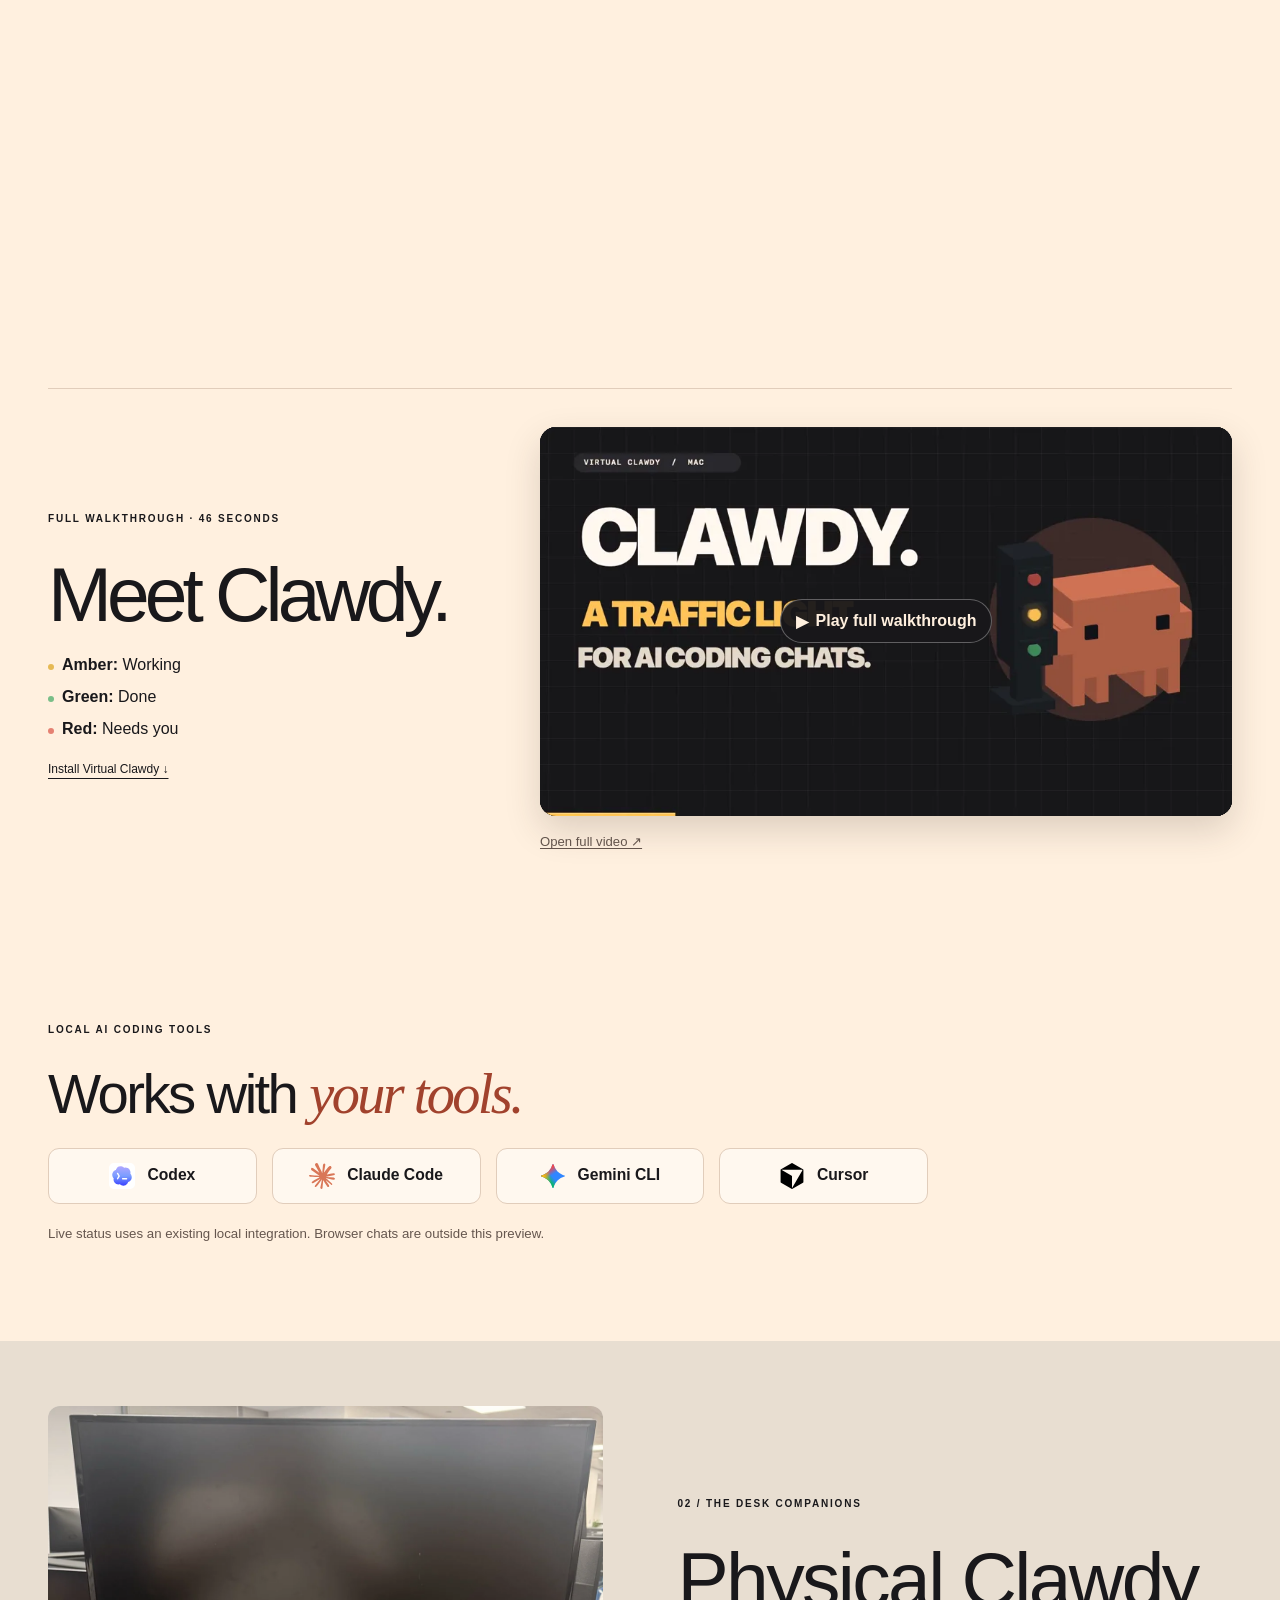
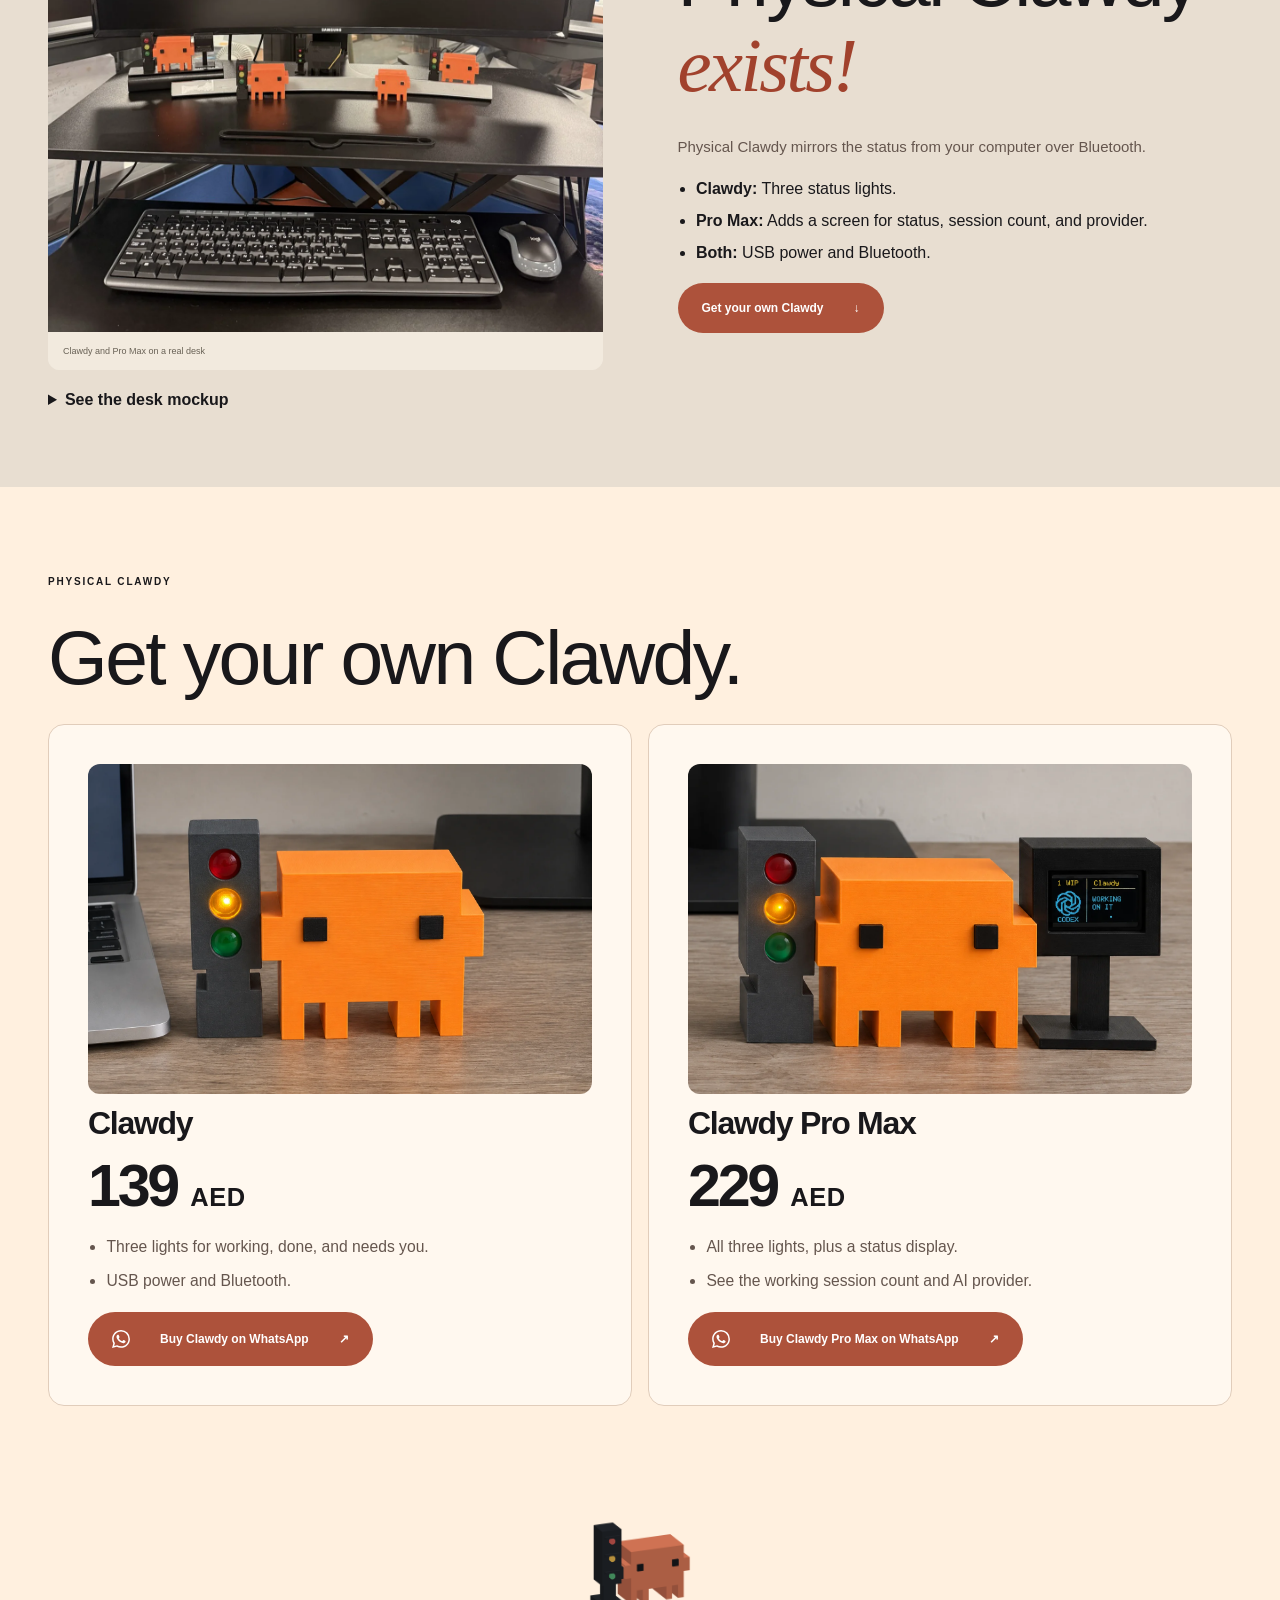
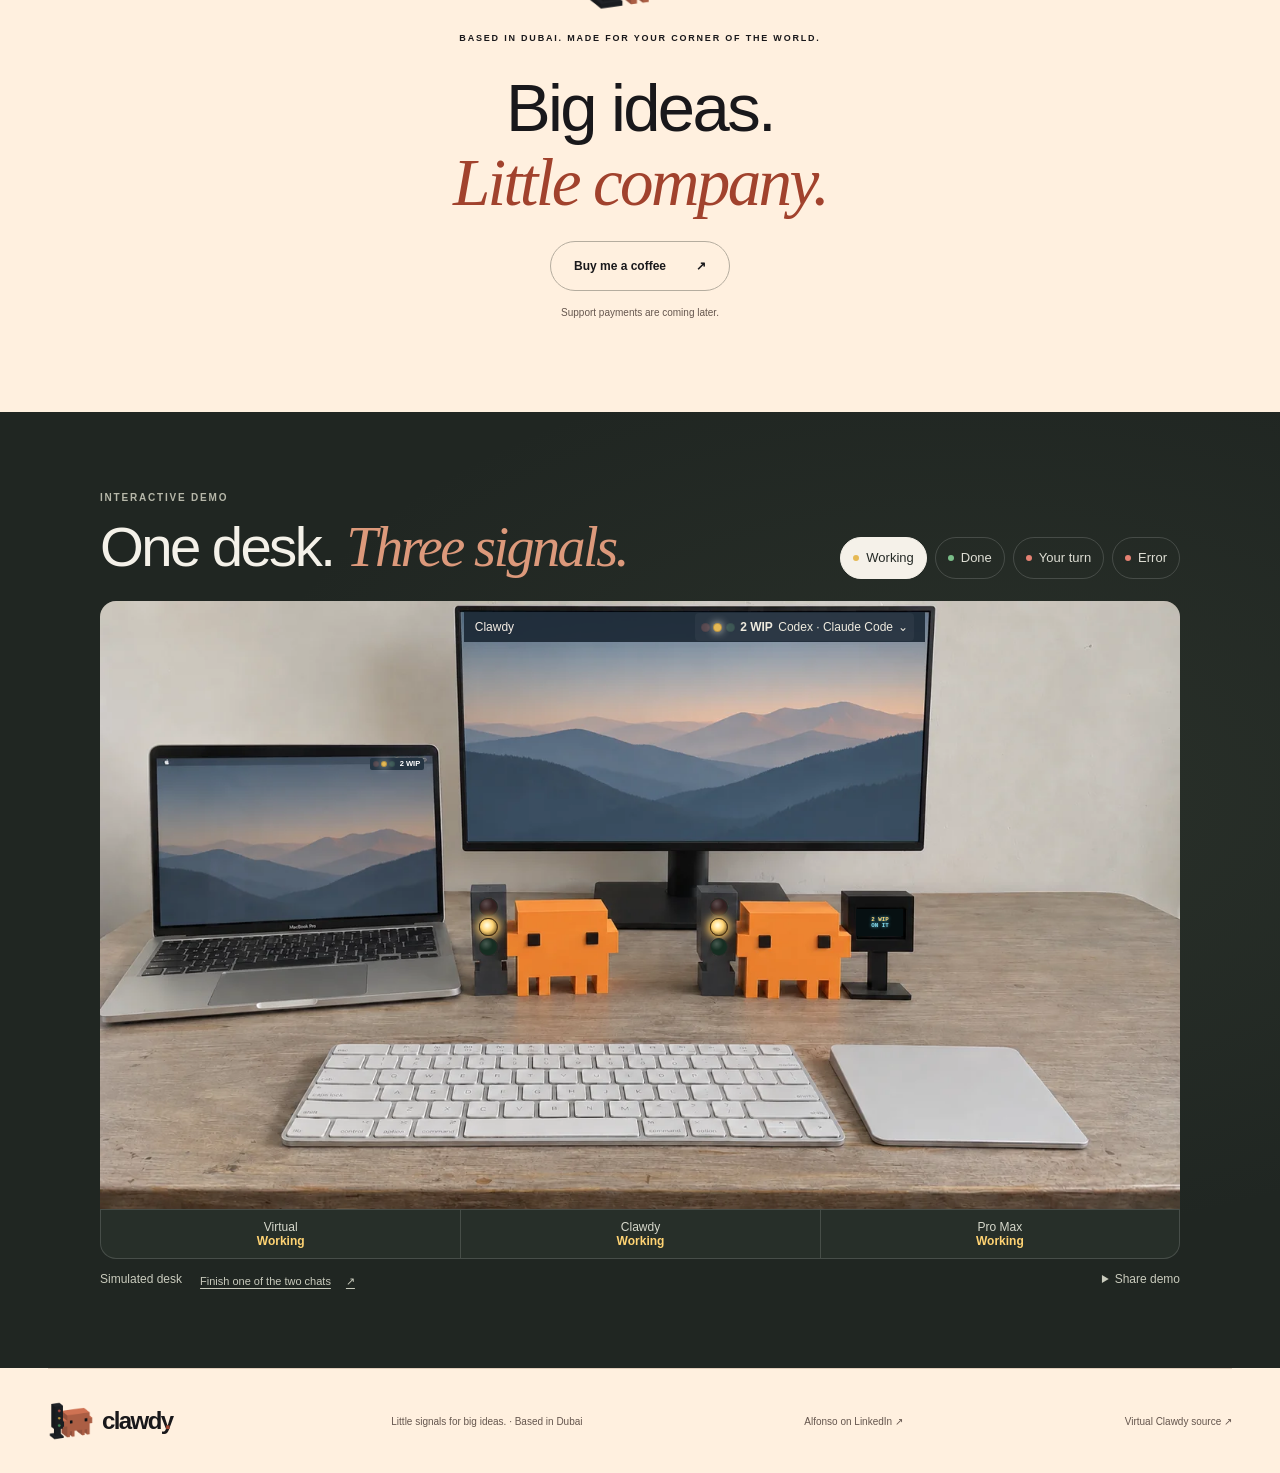
==== commit ea3bbc0f: "Recover the original full-screen Clawdy showcase" ====
--- a/index.html
+++ b/index.html
@@ -10,11 +10,11 @@
   <meta name="theme-color" content="#fff0df"><title>Clawdy — Stop checking on your AI.</title>
   <link rel="stylesheet" href="style.css?v=310f345a"><script src="app.js?v=fff81794" defer></script>
   <link rel="stylesheet" href="desk-demo.css?v=eb44537e">
-  <link rel="stylesheet" href="showcase.css?v=scroll-1">
+  <link rel="stylesheet" href="showcase.css?v=stage-2">
   <link rel="stylesheet" href="studio-hero.css?v=766cfd71">
   <script src="studio-hero.js?v=4f22f0d2" defer></script>
   <script src="video.js?v=a2e7fbcd" defer></script>
-  <script src="showcase.js?v=scroll-1" defer></script>
+  <script src="showcase.js?v=stage-2" defer></script>
 </head>
 <body>
   <a class="skip-link" href="#main">Skip to content</a>
@@ -136,12 +136,10 @@
             </ul>
           </div>
         </div>
-        <figure class="art">
-          <img src="assets/clawdy-hero.png" width="1940" height="1696" alt="Illustration of Clawdy beside a three-light signal post" loading="lazy">
-          <span class="signal-glow" aria-hidden="true"></span>
-          <canvas width="420" height="420" tabindex="0" aria-label="Clawdy rotating preview. Use left and right arrow keys to rotate."></canvas>
-          <figcaption><span class="scroll-hint">Scroll to turn · </span>Drag or use ← and →</figcaption>
-        </figure>
+        <div class="art" role="img" aria-label="Terracotta Clawdy beside a three-light signal post">
+          <img src="assets/clawdy-still.png" alt="" class="still" loading="lazy">
+          <canvas width="540" height="540" aria-hidden="true"></canvas>
+        </div>
         <div class="wrap readout">
           <p class="eyebrow chapter"><span id="signal-dot"></span><span id="phase-index">01 / YOUR TURN</span></p>
           <div class="selector" role="group" aria-label="Choose a simulated signal">
@@ -151,6 +149,7 @@
           </div>
           <a class="scroll-link" href="#physical" aria-label="See the physical Clawdy models"><span>DESK MODELS</span><b aria-hidden="true">↓</b></a>
         </div>
+        <div class="progress" aria-hidden="true"><i></i></div>
       </div>
     </section>
     <section class="launch-film wrap" id="film" aria-labelledby="film-title">
--- a/showcase.css
+++ b/showcase.css
@@ -1,50 +1,42 @@
-.clawdy-3d-link { display: inline-block; margin-top: 18px; }
+.clawdy-3d-link{display:inline-block;margin-top:18px}
+
+#clawdy-3d {
+  height: 305svh;
+  scroll-margin-top: 0;
+}
 
 #clawdy-3d .stage {
   --signal: #a0382c;
-  --glow: #ff675b;
-  --lamp-top: 24.9%;
   --tint: #e9ad9e;
   --wash: #f5e3dd;
-  overflow: clip;
+  position: sticky;
+  isolation: isolate;
+  top: 0;
+  height: 100svh;
   display: grid;
-  grid-template: "intro" auto "art" auto "readout" auto / minmax(0, 1fr);
-  place-items: center;
-  gap: clamp(14px, 3vw, 36px);
-  padding-top: clamp(28px, 6vw, 80px);
+  grid-template-rows: auto minmax(0, 1fr) auto;
+  overflow: hidden;
   background: radial-gradient(ellipse at 50% 58%, var(--tint), var(--wash) 76%);
 }
 
-#clawdy-3d [data-signal-phase=working] {
-  --signal: #8d530b;
-  --glow: #ffc65d;
-  --lamp-top: 43.2%;
-  --tint: #f2d397;
-  --wash: #fbefda;
+#clawdy-3d .stage-intro {
+  width: min(100%, 500px);
+  justify-self: center;
+  text-align: center;
+  padding: clamp(16px, 4vh, 38px) 16px 0;
+  z-index: 1;
 }
 
-#clawdy-3d [data-signal-phase=ready] {
-  --signal: #276845;
-  --glow: #7deb9c;
-  --lamp-top: 61%;
-  --tint: #add4b5;
-  --wash: #eaf4e9;
+#clawdy-3d .stage-intro .eyebrow {
+  display: block;
+  margin: 0 0 8px;
 }
 
-#clawdy-3d .stage-intro {
-  grid-area: intro;
-  width: min(100%, 500px);
-  padding-inline: 16px;
-  text-align: center;
-}
-
-#clawdy-3d .stage-intro .eyebrow { display: block; margin: 0 0 8px; }
-
 #clawdy-3d .stage-intro h2 {
+  font-size: clamp(40px, 7vw, 96px);
+  line-height: 1;
   margin: 0 0 12px;
-  font-size: clamp(40px, 7vw, 96px);
   font-weight: 480;
-  line-height: 1;
   letter-spacing: -.075em;
 }
 
@@ -55,47 +47,47 @@
   gap: 4px;
   margin: 0;
   padding: 0;
+  list-style: none;
   color: var(--ink);
   font-size: clamp(.84rem, 1.6vw, 1.125rem);
   line-height: 1.4;
-  list-style: none;
 }
 
 #clawdy-3d .stage-bullets li::before {
+  content: "";
   display: inline-block;
   width: .42em;
   height: .42em;
   margin: 0 .65em .16em 0;
+  background: var(--signal);
   border-radius: 50%;
-  background: var(--signal);
-  content: "";
 }
 
-#clawdy-3d .art {
-  grid-area: art;
-  position: relative;
-  width: min(78vw, 435px);
-  margin: 0;
+#clawdy-3d .art { position: relative; min-height: 0; }
+#clawdy-3d .art .still {
+  position: absolute;
+  inset: 0;
+  width: 100%;
+  height: 100%;
+  object-fit: contain;
+  padding: 20px;
 }
-
-#clawdy-3d .art img { display: block; width: 100%; height: auto; }
-
-#clawdy-3d .signal-glow {
+#clawdy-3d .art canvas {
   position: absolute;
-  top: var(--lamp-top);
-  left: 24.25%;
-  width: 6%;
-  aspect-ratio: 1;
-  border-radius: 50%;
-  background: var(--glow);
-  box-shadow: 0 0 12px var(--glow), 0 0 28px var(--glow);
+  top: 50%;
+  left: calc(50% + var(--model-shift, 0%));
+  width: var(--art-size, 0px);
+  height: auto;
   transform: translate(-50%, -50%);
+  opacity: 0;
 }
+#clawdy-3d .art[data-ready] canvas { opacity: 1; }
+#clawdy-3d .art[data-ready] .still { visibility: hidden; }
 
 #clawdy-3d .readout {
-  grid-area: readout;
+  position: relative;
   display: grid;
-  grid-template-columns: minmax(0, 1fr) auto minmax(0, 1fr);
+  grid-template-columns: 1fr auto 1fr;
   align-items: center;
   gap: 18px;
   padding: 13px 0 23px;
@@ -103,113 +95,64 @@
 }
 
 #clawdy-3d .chapter { margin: 0; }
-
-#clawdy-3d #signal-dot {
-  display: inline-block;
-  width: 7px;
-  height: 7px;
-  margin-right: 6px;
-  border-radius: 50%;
-  background: var(--signal);
-}
+#clawdy-3d #signal-dot { display: inline-block; margin-right: 6px; width: 7px; height: 7px; border-radius: 50%; background: var(--signal); }
 
 #clawdy-3d .selector {
   display: flex;
   gap: 4px;
+  border: 1px solid #29292325;
   padding: 4px;
-  border: 1px solid #29292325;
   border-radius: 40px;
   background: #f5f1ebbb;
 }
 
 #clawdy-3d .selector button {
-  min-height: 44px;
+  border: 0;
+  background: transparent;
+  border-radius: 25px;
   padding: 9px 11px;
-  border: 0;
-  border-radius: 25px;
-  background: transparent;
   font-size: 12px;
   white-space: nowrap;
+  min-height: 44px;
 }
 
 #clawdy-3d .selector button[aria-pressed=true] { background: #fff; box-shadow: 0 1px 5px #29292318; }
-#clawdy-3d .selector i { display: inline-block; width: 7px; height: 7px; margin-right: 6px; border-radius: 50%; background: #ba4c3c; }
+#clawdy-3d .selector i { display: inline-block; width: 7px; height: 7px; border-radius: 50%; background: #ba4c3c; margin-right: 6px; }
 #clawdy-3d .selector button:nth-child(2) i { background: #b87412; }
 #clawdy-3d .selector button:nth-child(3) i { background: #348057; }
 
 #clawdy-3d .scroll-link { justify-self: end; display: flex; align-items: center; gap: 12px; min-height: 44px; font-size: 9px; letter-spacing: .14em; line-height: 1.5; }
 #clawdy-3d .scroll-link b { display: grid; place-items: center; width: 38px; height: 38px; border: 1px solid #29292325; border-radius: 50%; font-size: 17px; font-weight: 400; }
+#clawdy-3d .progress { position: absolute; bottom: 0; left: 0; right: 0; height: 2px; background: #29292325; }
+#clawdy-3d .progress i { display: block; width: 100%; height: 100%; background: var(--signal); transform: scaleX(0); transform-origin: left; }
 
-@media (min-width: 850px) {
-  #clawdy-3d .stage {
-    grid-template: "art intro" auto "readout readout" auto / minmax(0, 1fr) minmax(0, 1fr);
-    padding-inline: 5vw;
+@media (min-width: 900px) and (min-height: 650px) and (min-aspect-ratio: 4/3) and (prefers-reduced-motion: no-preference) {
+  #clawdy-3d .stage { grid-template-rows: minmax(0, 1fr) auto; }
+  #clawdy-3d .stage-intro {
+    position: absolute;
+    width: min(34vw, 500px);
+    top: 47%;
+    right: max(6vw, 32px);
+    padding: 0;
+    transform: translateY(-50%);
+    text-align: left;
+    opacity: var(--story-copy, 1);
   }
-  #clawdy-3d [data-signal-phase=working] {
-    grid-template-areas: "intro art" "readout readout";
-  }
-  #clawdy-3d .stage-intro { text-align: left; }
-  #clawdy-3d .art { width: min(37vw, 520px); }
+  #clawdy-3d [data-signal-phase=working] .stage-intro { right: auto; left: max(6vw, 32px); }
+  #clawdy-3d .stage-intro h2 { font-size: clamp(46px, 6vw, 96px); }
+  #clawdy-3d .still { transform: translateX(var(--model-shift, -24%)); }
 }
 
 @media (max-width: 700px) {
   #clawdy-3d .readout { grid-template-columns: 1fr auto; gap: 10px; padding: 11px 0 16px; }
-  #clawdy-3d .selector { grid-row: 2; grid-column: 1 / -1; justify-self: center; }
+  #clawdy-3d .selector { grid-row: 2; grid-column: 1/-1; justify-self: center; }
+  #clawdy-3d .selector button { min-height: 44px; }
   #clawdy-3d .scroll-link { gap: 6px; letter-spacing: .06em; }
+  #clawdy-3d .stage-intro h2 { font-size: clamp(40px, 11vw, 58px); }
 }
 
-@media (prefers-reduced-motion: no-preference) {
-  #clawdy-3d .signal-glow {
-    transition: background-color .25s ease, box-shadow .25s ease;
-  }
+@media (prefers-reduced-motion: reduce), (max-height: 500px) {
+  #clawdy-3d { height: auto; }
+  #clawdy-3d .stage { position: relative; top: auto; min-height: 440px; }
+  #clawdy-3d .progress { display: none; }
 }
-
-#clawdy-3d .art canvas,
-#clawdy-3d .art figcaption { display: none; }
-
-#clawdy-3d [data-views-ready] .art img { visibility: hidden; }
-#clawdy-3d [data-views-ready] .signal-glow { display: none; }
-
-#clawdy-3d [data-views-ready] .art canvas {
-  position: absolute;
-  inset: 0;
-  display: block;
-  width: 100%;
-  height: 100%;
-  object-fit: contain;
-  touch-action: pan-y;
-  cursor: grab;
-}
-
-#clawdy-3d [data-views-ready] .art canvas:active { cursor: grabbing; }
-
-#clawdy-3d [data-views-ready] .art figcaption {
-  position: absolute;
-  inset: auto 0 0;
-  display: block;
-  color: var(--ink);
-  font-size: .75rem;
-  text-align: center;
-  pointer-events: none;
-}
-
-#clawdy-3d:not([data-scroll-motion]) .scroll-hint { display: none; }
-
-@media (prefers-reduced-motion: no-preference) and (min-height: 501px) {
-  #clawdy-3d[data-scroll-motion] { min-height: 305svh; }
-
-  #clawdy-3d[data-scroll-motion] .stage {
-    position: sticky;
-    top: 0;
-    height: 100svh;
-    grid-template-rows: auto minmax(0, 1fr) auto;
-    padding-top: clamp(16px, 4svh, 48px);
-  }
-
-  #clawdy-3d[data-scroll-motion] .art { width: min(78vw, 435px, 55svh); }
-
-  @media (min-width: 850px) {
-    #clawdy-3d[data-scroll-motion] .stage { grid-template-rows: minmax(0, 1fr) auto; }
-    #clawdy-3d[data-scroll-motion] .art { width: min(37vw, 520px, 74svh); }
-  }
-}
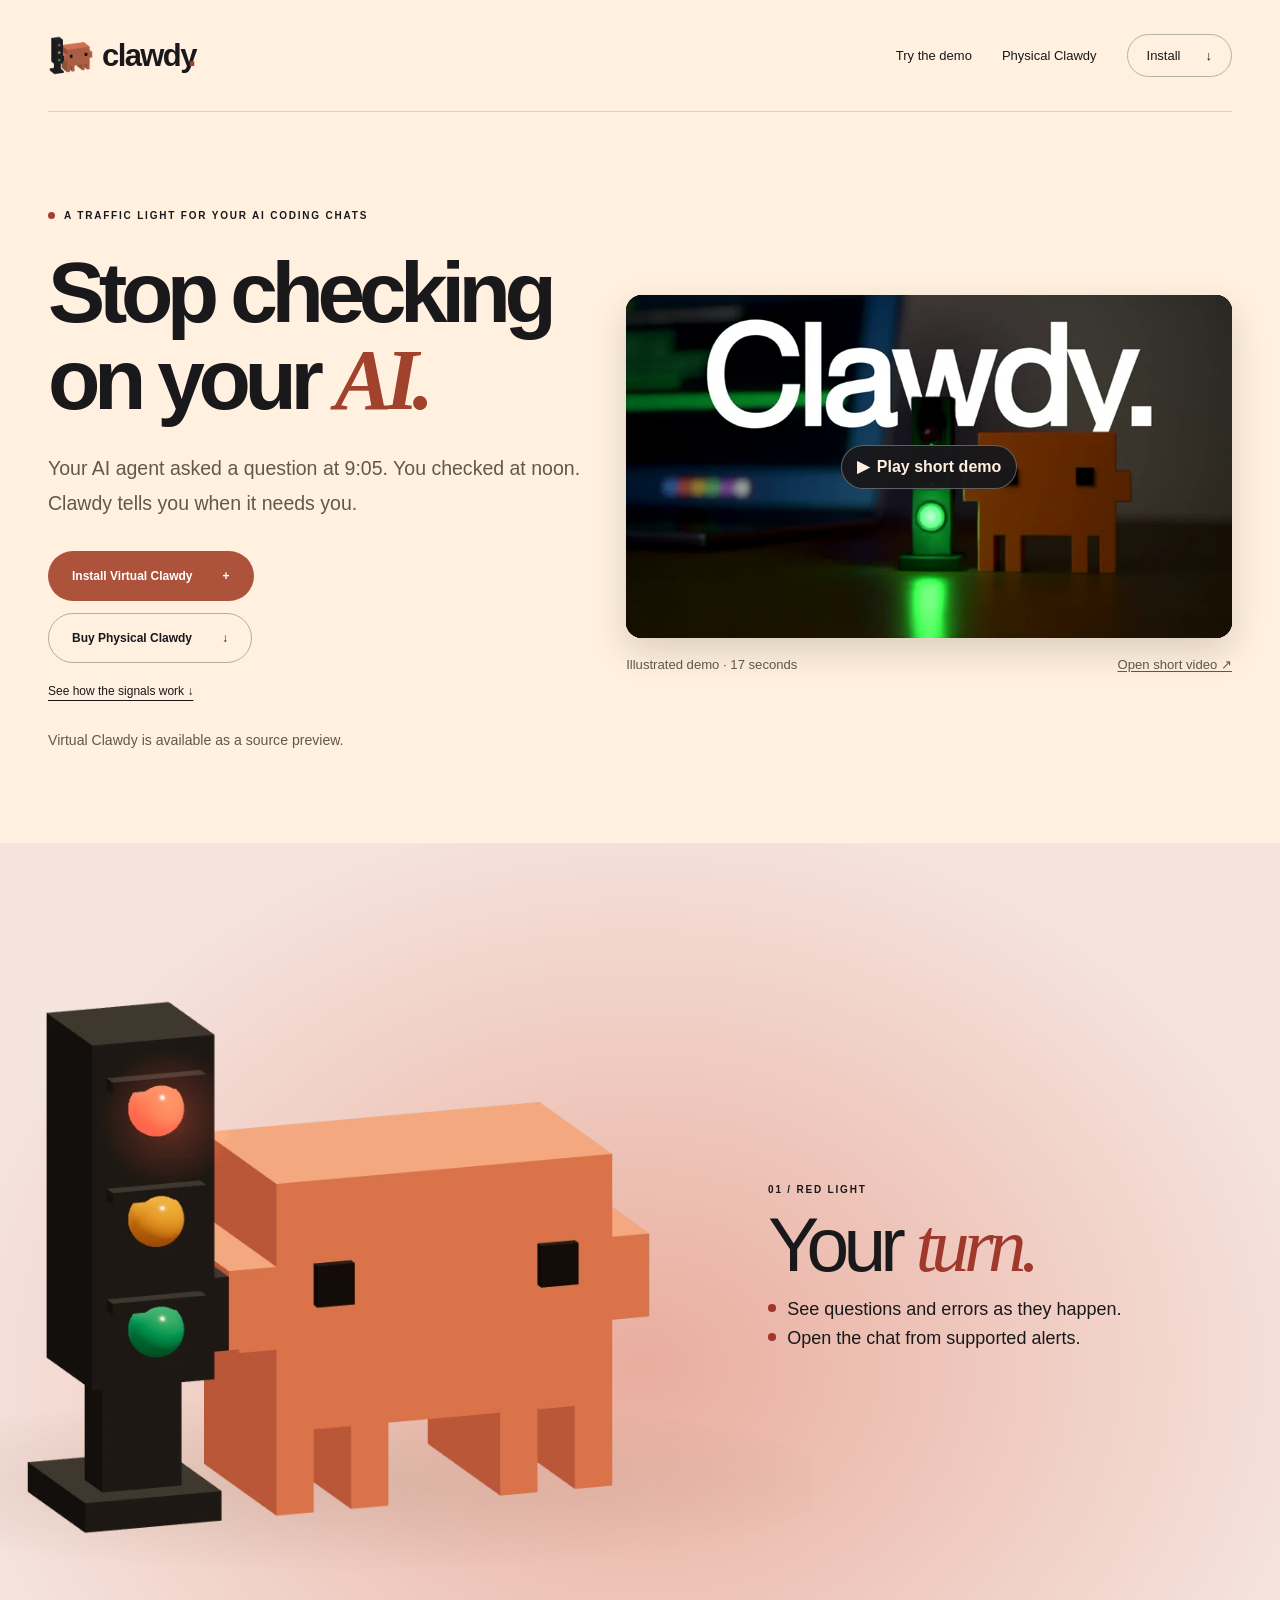
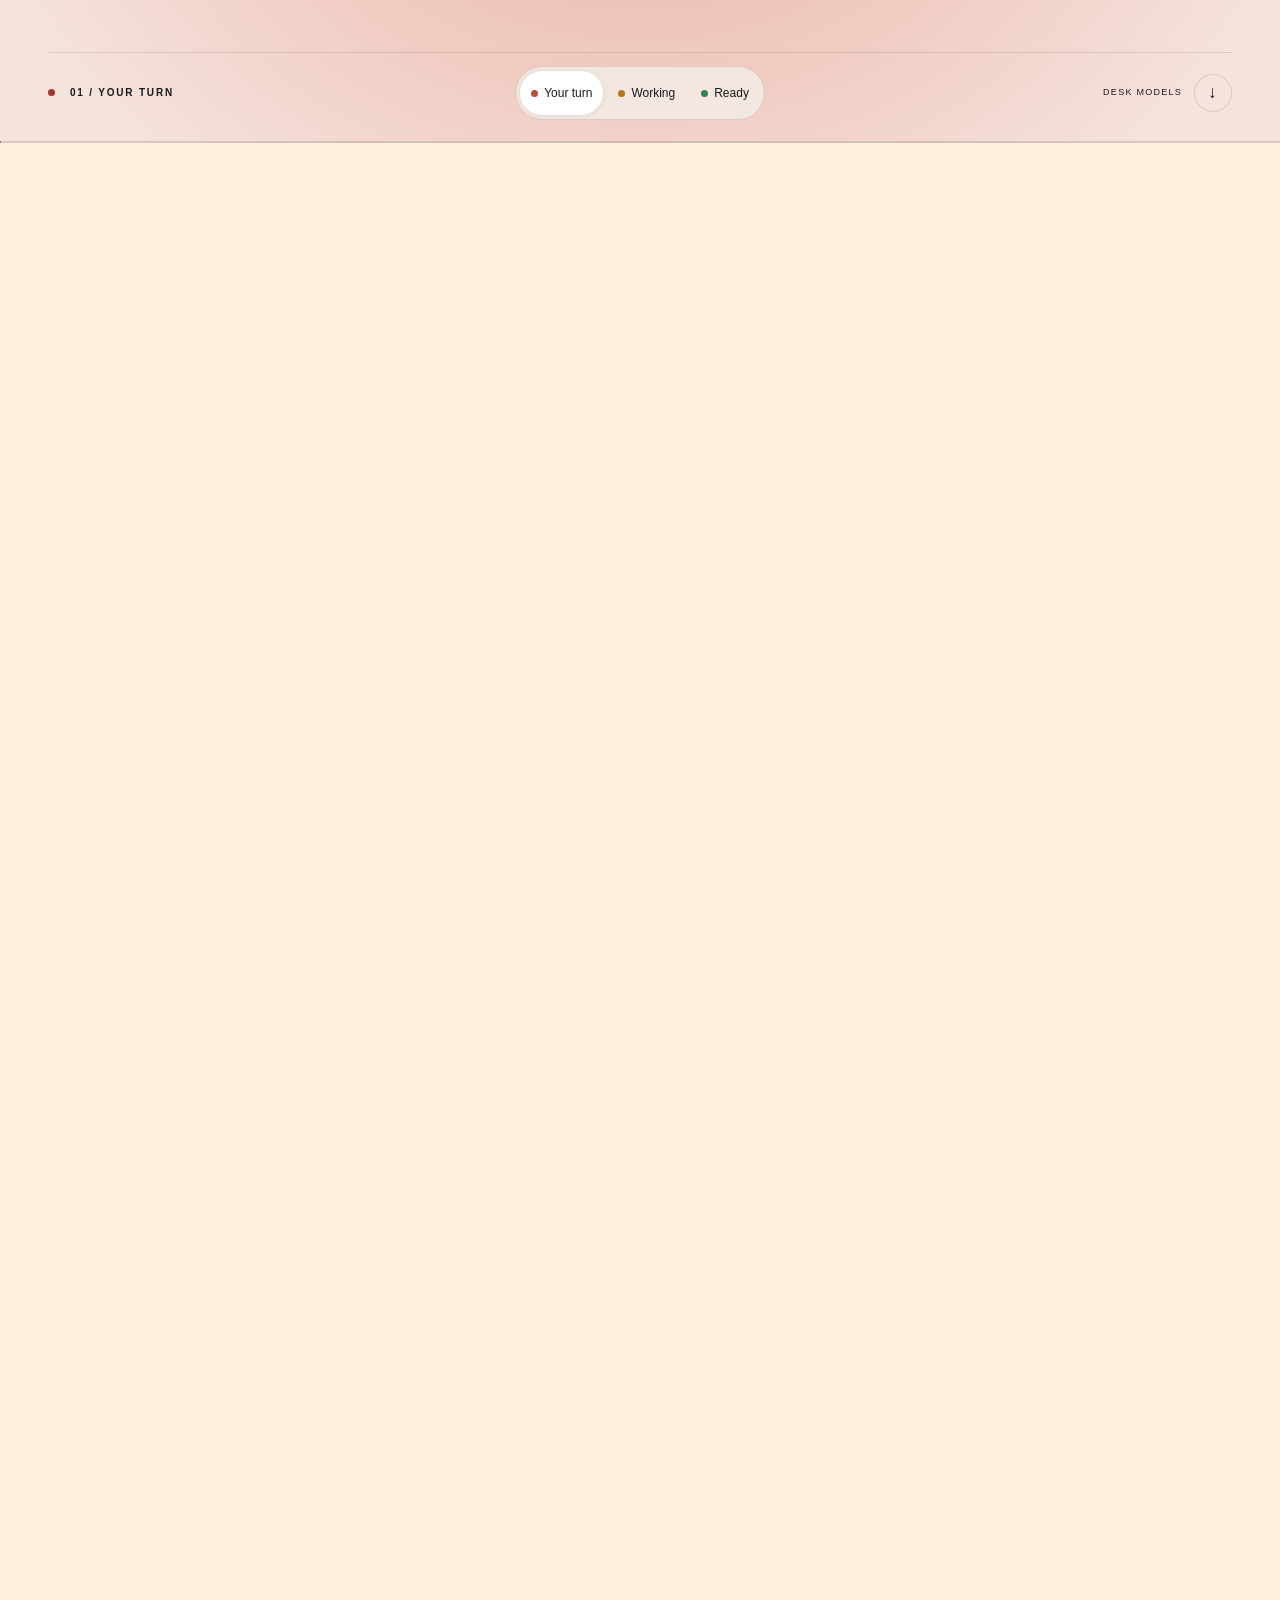
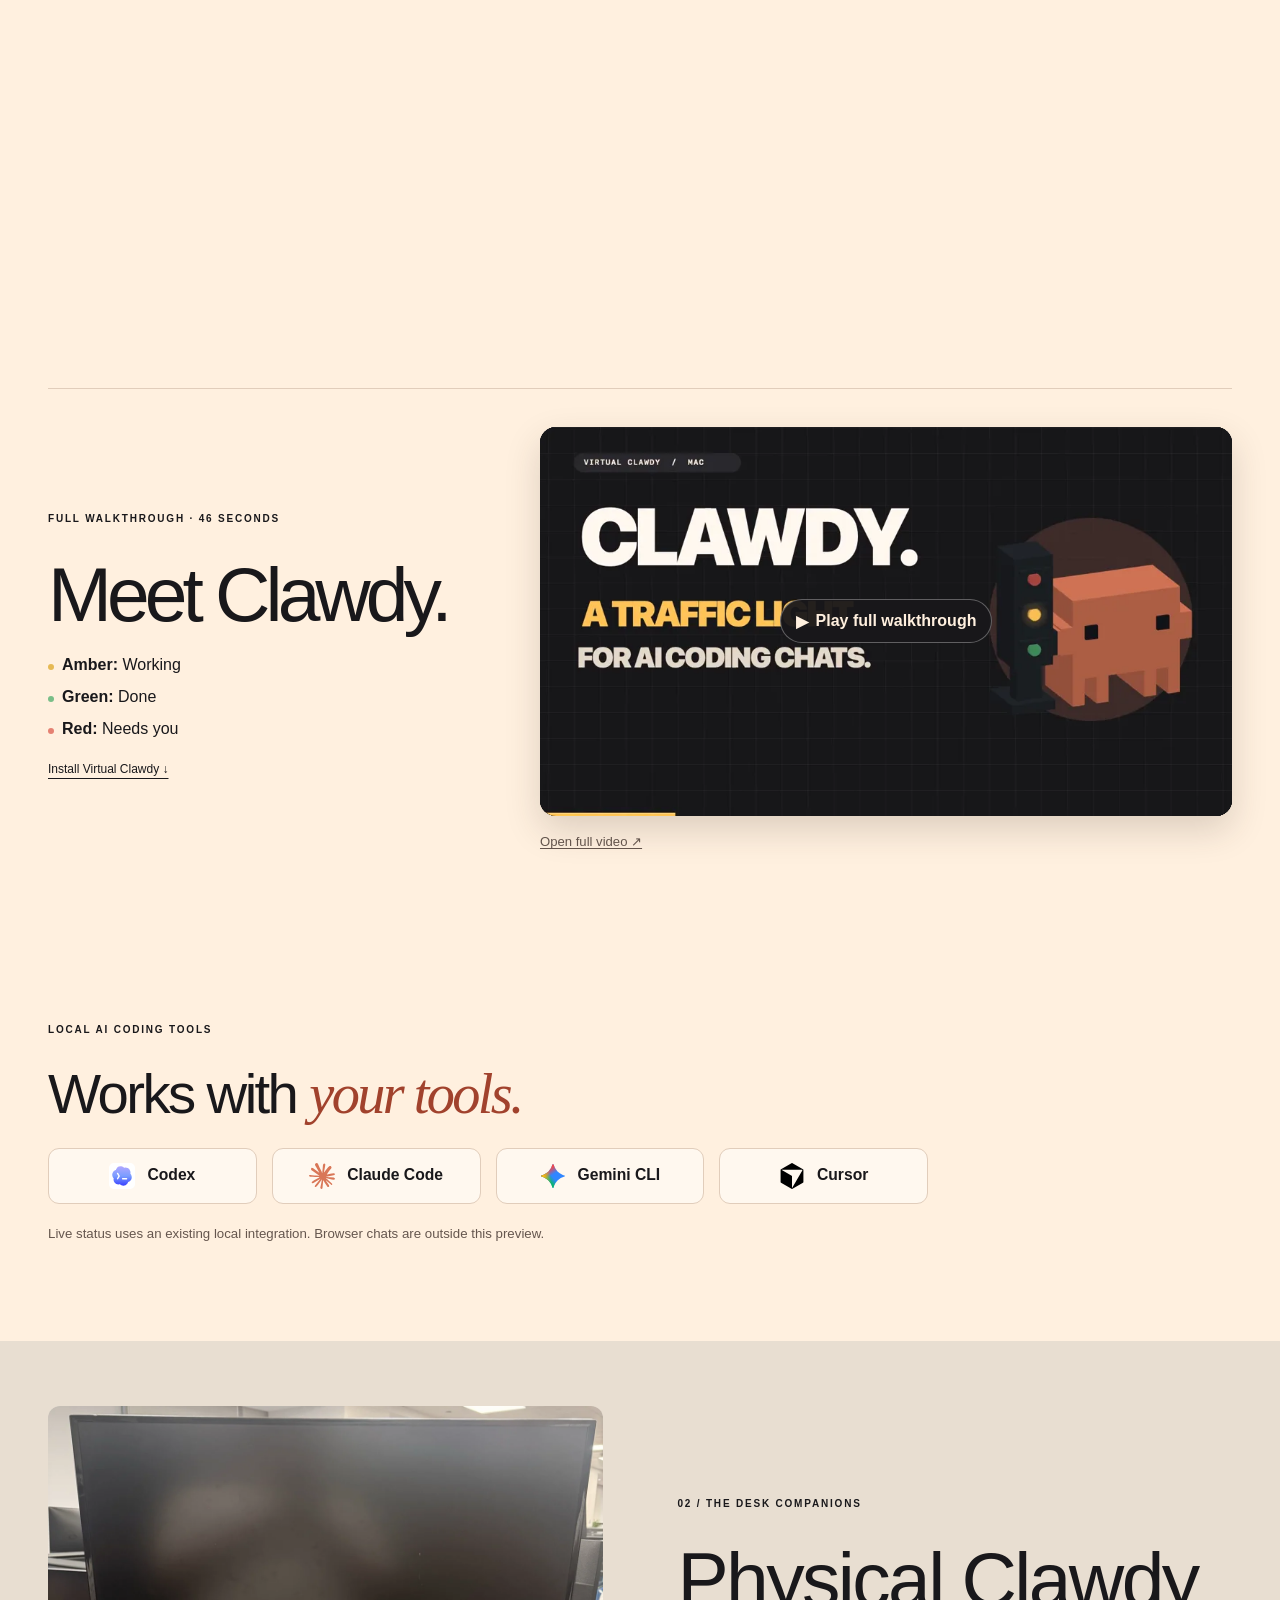
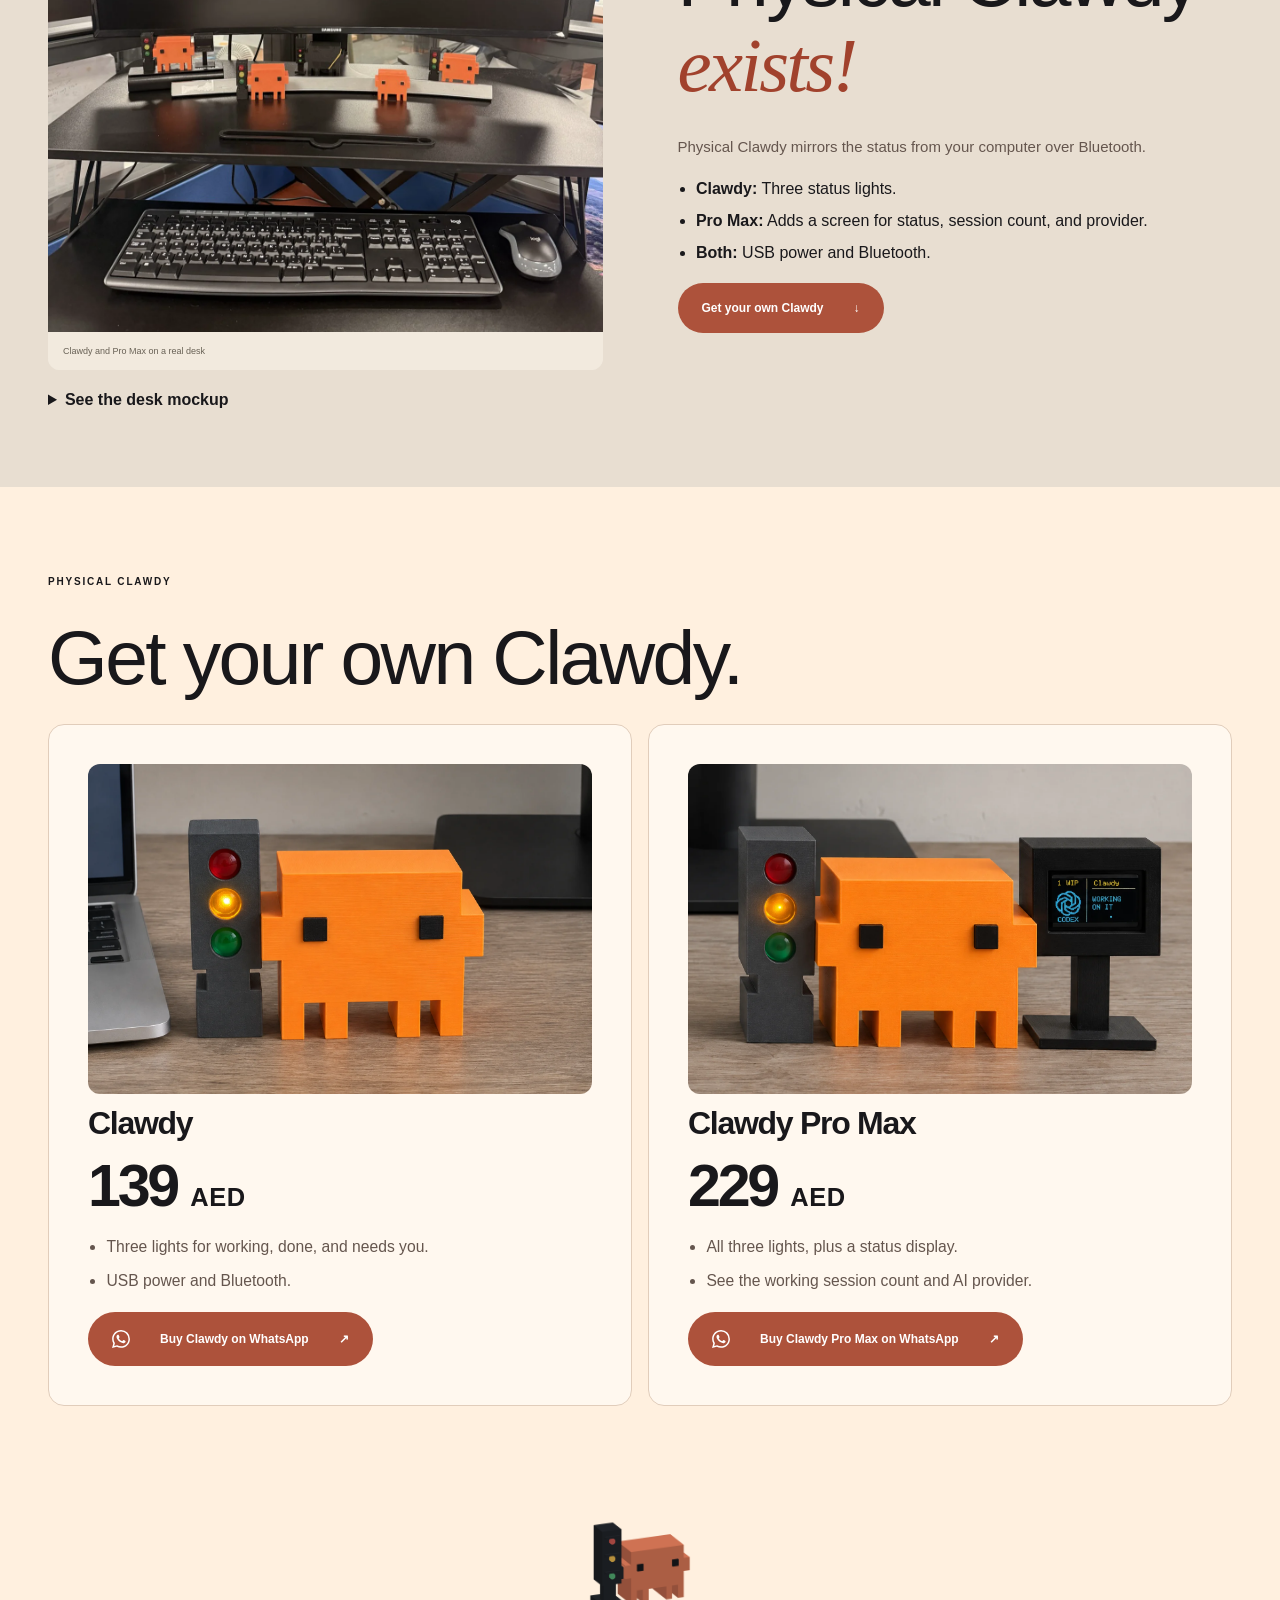
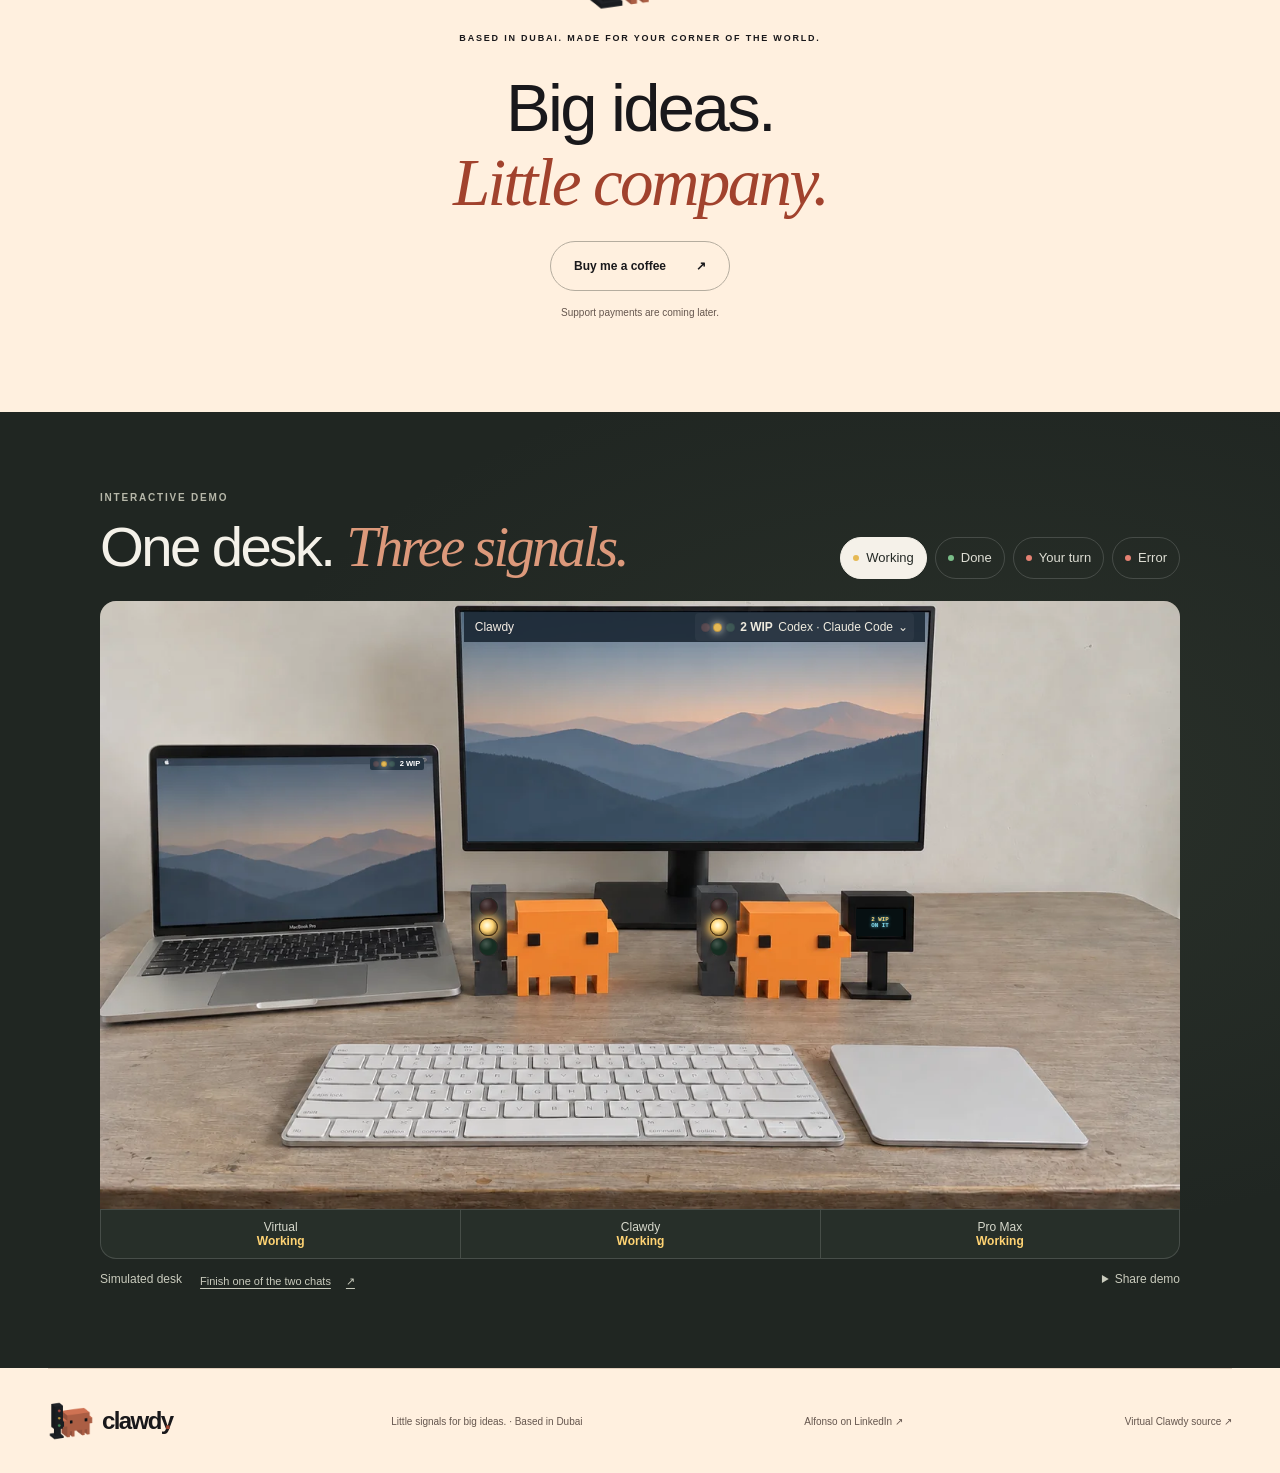
==== commit b807d9cc: "Sharpen Clawdy and smooth the scroll showcase" ====
--- a/index.html
+++ b/index.html
@@ -10,11 +10,11 @@
   <meta name="theme-color" content="#fff0df"><title>Clawdy — Stop checking on your AI.</title>
   <link rel="stylesheet" href="style.css?v=310f345a"><script src="app.js?v=fff81794" defer></script>
   <link rel="stylesheet" href="desk-demo.css?v=eb44537e">
-  <link rel="stylesheet" href="showcase.css?v=stage-2">
+  <link rel="stylesheet" href="showcase.css?v=hd-1">
   <link rel="stylesheet" href="studio-hero.css?v=766cfd71">
   <script src="studio-hero.js?v=4f22f0d2" defer></script>
   <script src="video.js?v=a2e7fbcd" defer></script>
-  <script src="showcase.js?v=stage-2" defer></script>
+  <script src="showcase.js?v=hd-1" defer></script>
 </head>
 <body>
   <a class="skip-link" href="#main">Skip to content</a>
@@ -137,8 +137,8 @@
           </div>
         </div>
         <div class="art" role="img" aria-label="Terracotta Clawdy beside a three-light signal post">
-          <img src="assets/clawdy-still.png" alt="" class="still" loading="lazy">
-          <canvas width="540" height="540" aria-hidden="true"></canvas>
+          <img src="assets/clawdy-still-hd.webp" alt="" width="1080" height="1080" class="still" loading="lazy">
+          <canvas width="648" height="648" aria-hidden="true"></canvas>
         </div>
         <div class="wrap readout">
           <p class="eyebrow chapter"><span id="signal-dot"></span><span id="phase-index">01 / YOUR TURN</span></p>
--- a/showcase.css
+++ b/showcase.css
@@ -7,8 +7,6 @@
 
 #clawdy-3d .stage {
   --signal: #a0382c;
-  --tint: #e9ad9e;
-  --wash: #f5e3dd;
   position: sticky;
   isolation: isolate;
   top: 0;
@@ -16,7 +14,25 @@
   display: grid;
   grid-template-rows: auto minmax(0, 1fr) auto;
   overflow: hidden;
-  background: radial-gradient(ellipse at 50% 58%, var(--tint), var(--wash) 76%);
+  background: radial-gradient(ellipse at 50% 58%, #e9ad9e, #f5e3dd 76%);
+}
+
+#clawdy-3d .stage::before,
+#clawdy-3d .stage::after {
+  content: "";
+  position: absolute;
+  z-index: -1;
+  inset: 0;
+  pointer-events: none;
+  will-change: opacity;
+}
+#clawdy-3d .stage::before {
+  background: radial-gradient(ellipse at 50% 58%, #eac775, #f7ebcf 76%);
+  opacity: var(--amber-mix, 0);
+}
+#clawdy-3d .stage::after {
+  background: radial-gradient(ellipse at 50% 58%, #a4cba7, #e2efe1 76%);
+  opacity: var(--green-mix, 0);
 }
 
 #clawdy-3d .stage-intro {
@@ -64,23 +80,16 @@
 }
 
 #clawdy-3d .art { position: relative; min-height: 0; }
-#clawdy-3d .art .still {
-  position: absolute;
-  inset: 0;
-  width: 100%;
-  height: 100%;
-  object-fit: contain;
-  padding: 20px;
-}
+#clawdy-3d .art .still,
 #clawdy-3d .art canvas {
   position: absolute;
   top: 50%;
-  left: calc(50% + var(--model-shift, 0%));
-  width: var(--art-size, 0px);
+  left: 50%;
+  width: var(--art-size, min(100%, 1080px));
   height: auto;
-  transform: translate(-50%, -50%);
-  opacity: 0;
+  transform: translate3d(calc(-50% + var(--model-pan, 0px)), -50%, 0);
 }
+#clawdy-3d .art canvas { opacity: 0; }
 #clawdy-3d .art[data-ready] canvas { opacity: 1; }
 #clawdy-3d .art[data-ready] .still { visibility: hidden; }
 
@@ -140,7 +149,6 @@
   }
   #clawdy-3d [data-signal-phase=working] .stage-intro { right: auto; left: max(6vw, 32px); }
   #clawdy-3d .stage-intro h2 { font-size: clamp(46px, 6vw, 96px); }
-  #clawdy-3d .still { transform: translateX(var(--model-shift, -24%)); }
 }
 
 @media (max-width: 700px) {
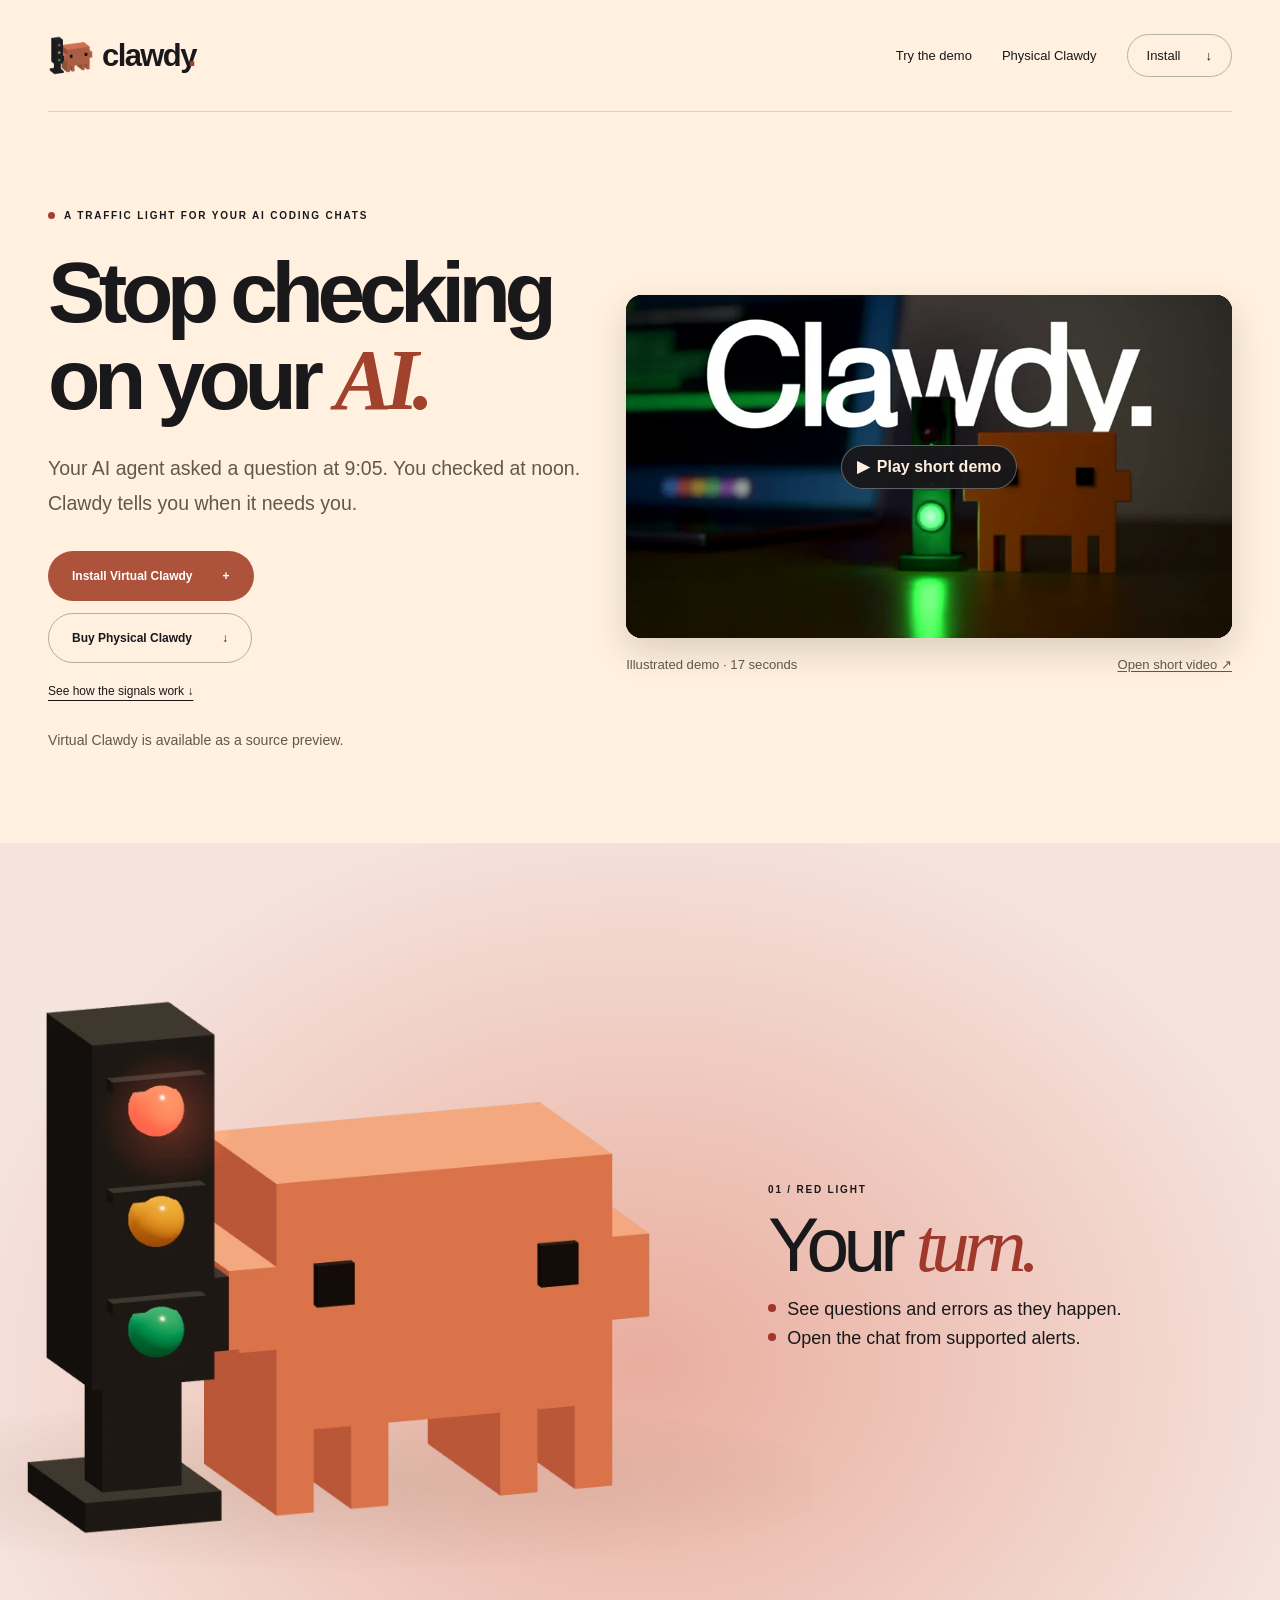
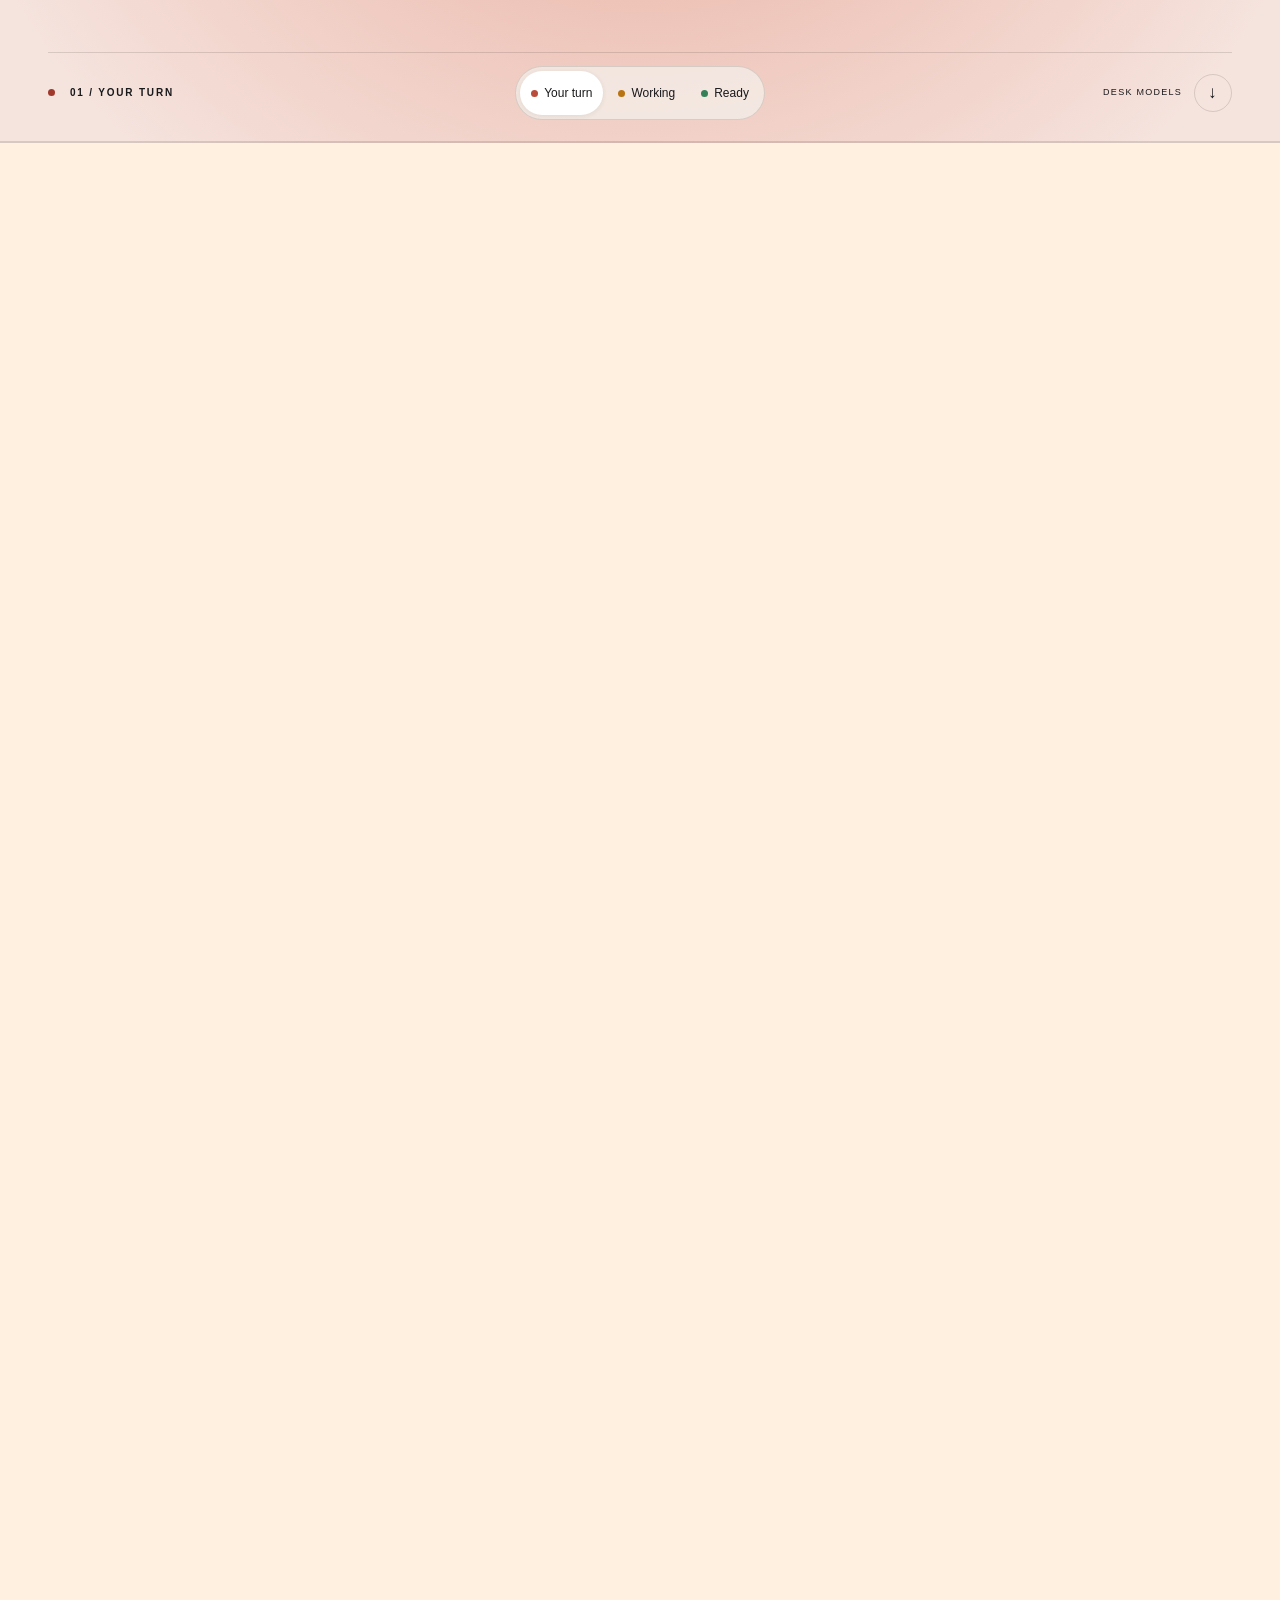
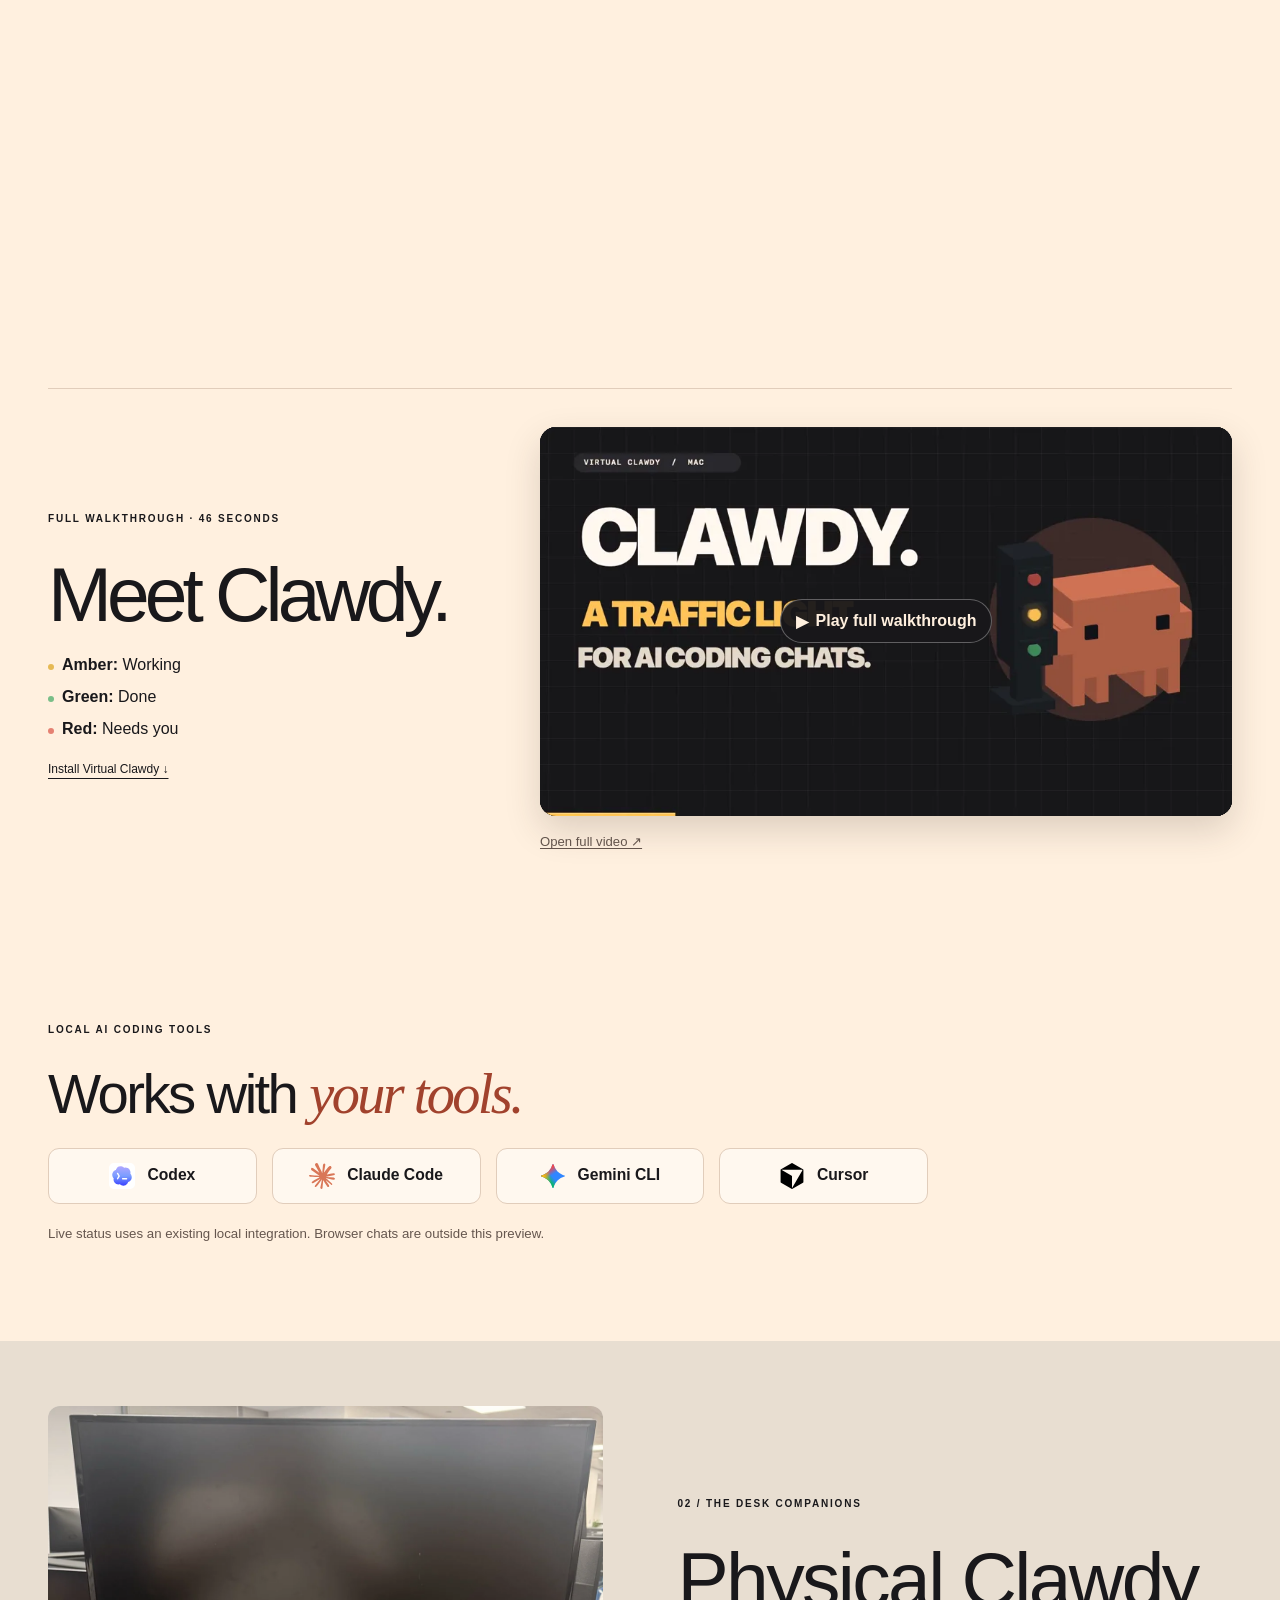
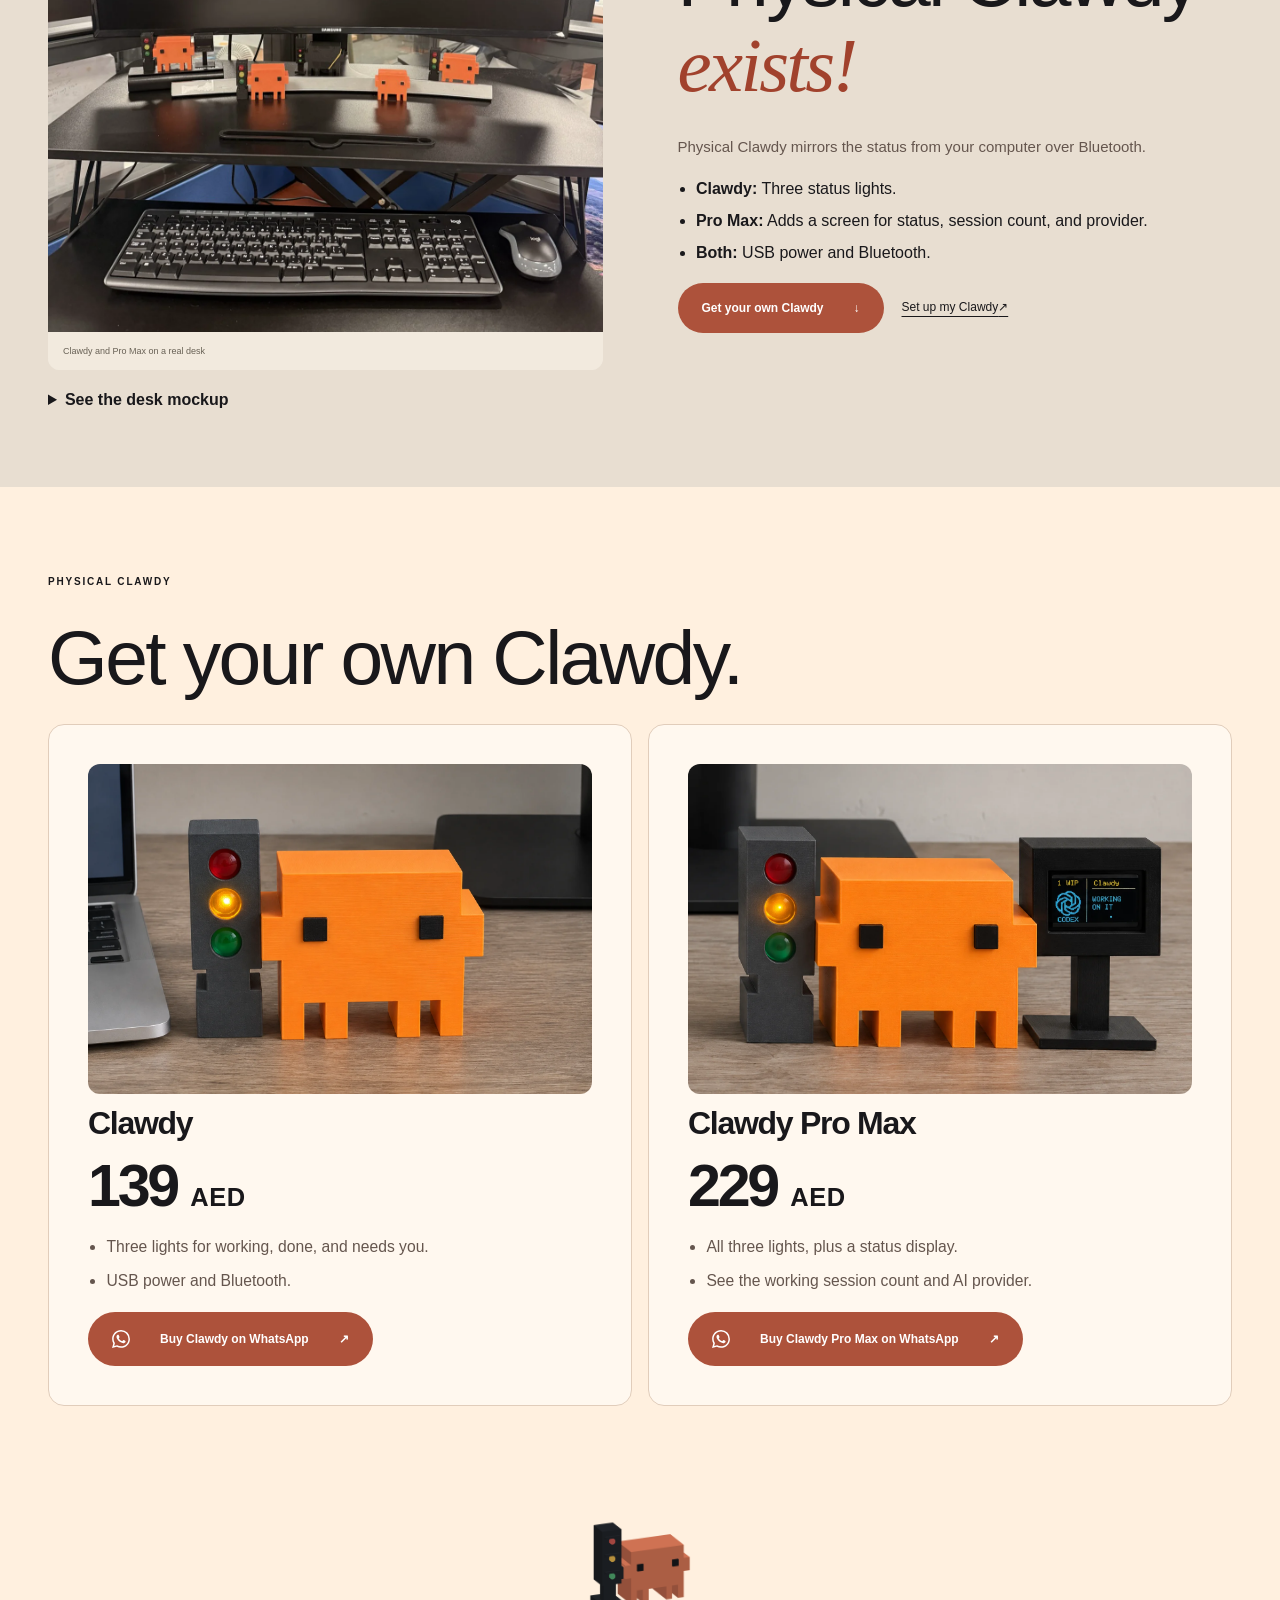
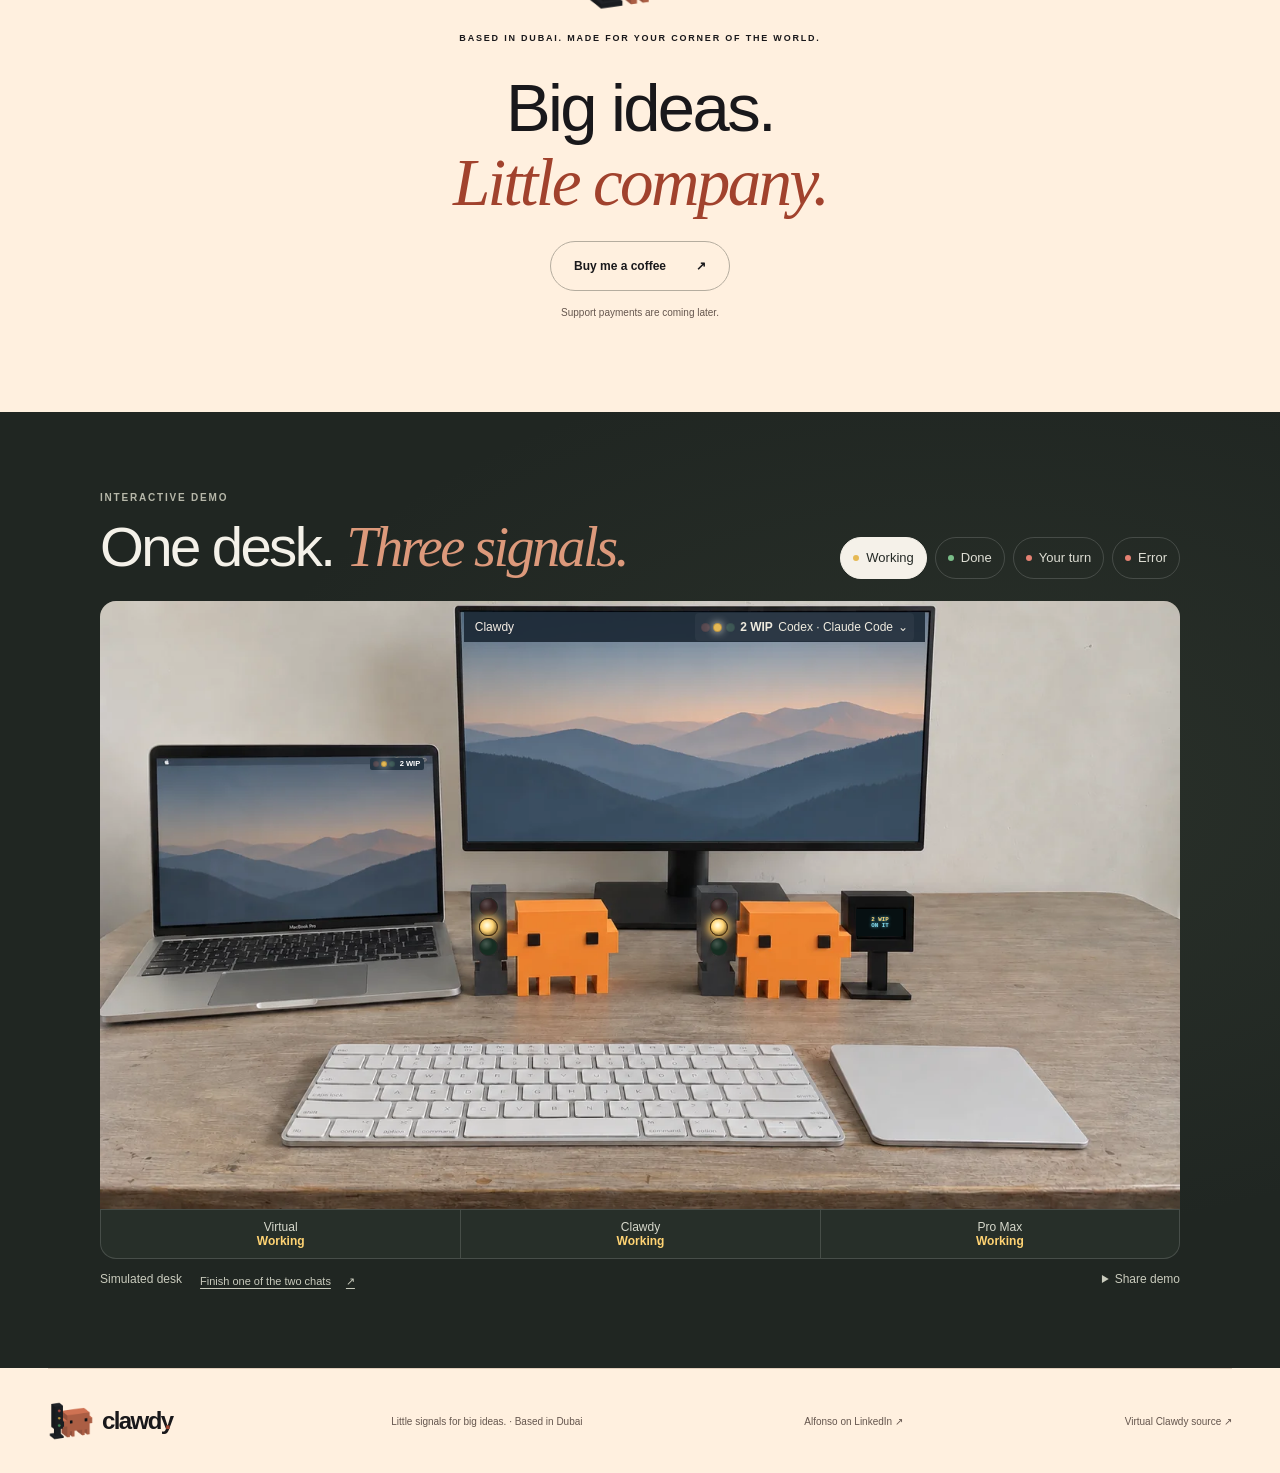
==== commit ef228a04: "Link physical buyer setup from the Clawdy site" ====
--- a/index.html
+++ b/index.html
@@ -214,6 +214,7 @@
           </ul>
           <div class="hardware-actions">
             <a class="button primary" id="toy-setup" href="#get-clawdy">Get your own Clawdy <span aria-hidden="true">↓</span></a>
+            <a class="text-link" href="https://github.com/alfonsoforcen3/Clawdy-Virtual/blob/main/docs/CUSTOMER_SETUP.md">Set up my Clawdy <span aria-hidden="true">↗</span></a>
           </div>
         </div>
       </div>
